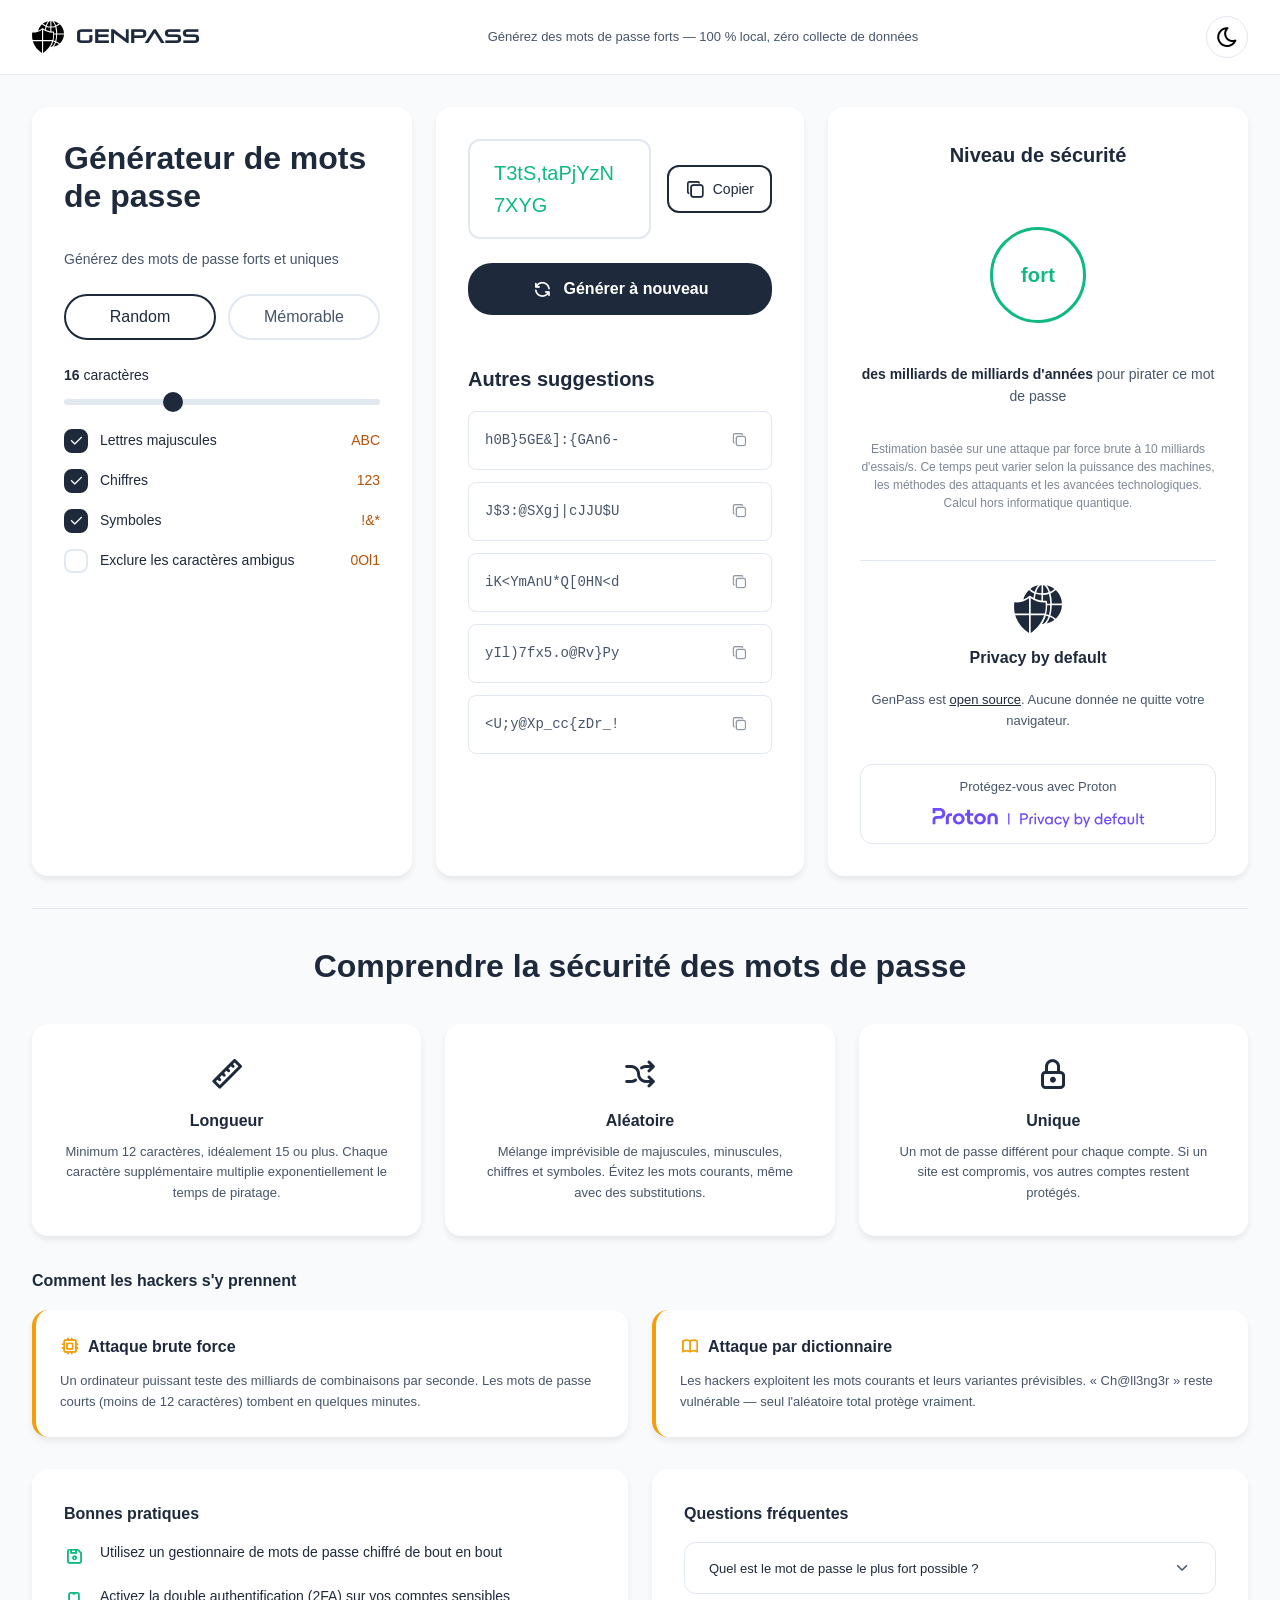
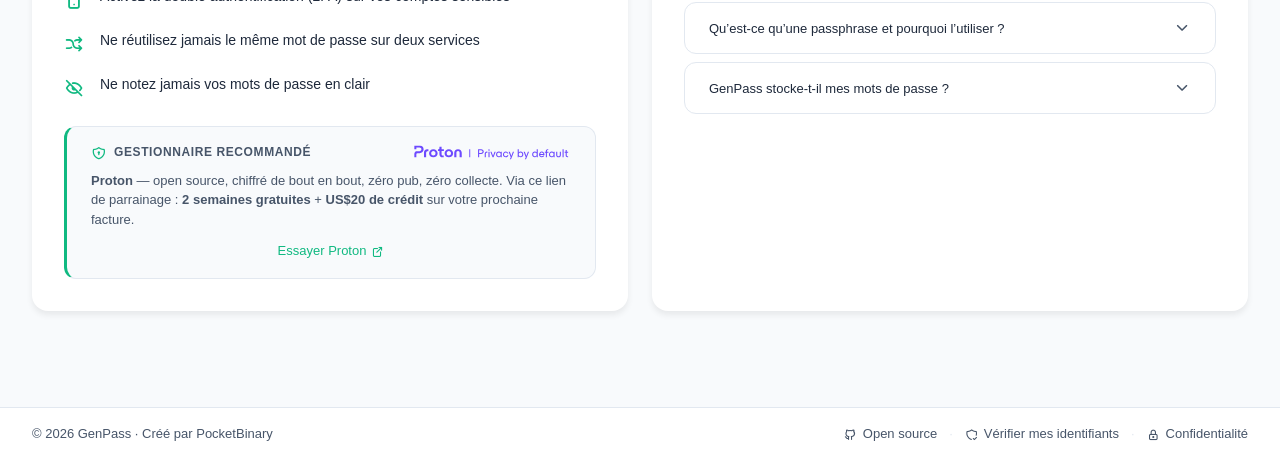
==== index.html @ 3a634b90 "Refactor code structure for improved readability and maintainability" ====
<!DOCTYPE html>
<html lang="fr">

<head>
    <meta charset="UTF-8">
    <meta name="viewport" content="width=device-width, initial-scale=1.0">
    <title>GenPass — Générateur de mots de passe sécurisé</title>
    <meta name="description"
        content="Générez des mots de passe forts et uniques directement dans votre navigateur. 100 % local, zéro collecte de données. Open source.">
    <!-- Canonical -->
    <link rel="canonical" href="https://genpass.fr/">
    <!-- Open Graph (partage réseaux sociaux) -->
    <meta property="og:title" content="GenPass — Générateur de mots de passe sécurisé">
    <meta property="og:description"
        content="Générez des mots de passe forts et uniques. 100 % local, zéro collecte de données.">
    <meta property="og:type" content="website">
    <meta property="og:url" content="https://genpass.fr/">
    <meta property="og:image" content="https://genpass.fr/assets/og-image.png">
    <meta property="og:locale" content="fr_FR">
    <meta property="og:site_name" content="GenPass">
    <!-- Twitter Card -->
    <meta name="twitter:card" content="summary_large_image">
    <meta name="twitter:title" content="GenPass — Générateur de mots de passe sécurisé">
    <meta name="twitter:description"
        content="Générez des mots de passe forts et uniques. 100 % local, zéro collecte de données.">
    <meta name="twitter:image" content="https://genpass.fr/assets/og-image.png">
    <!-- Content Security Policy -->
    <meta http-equiv="Content-Security-Policy"
        content="default-src 'none'; script-src 'self' 'sha256-6jDNrURdjtoQyjmu7ntGLuxxFj0U+g9ac9C7eOa+Yo8='; style-src 'self'; img-src 'self'; font-src 'self'; connect-src 'self'; manifest-src 'self'">
    <!-- PWA -->
    <link rel="manifest" href="manifest.json">
    <meta name="theme-color" content="#1E293B">
    <meta name="apple-mobile-web-app-capable" content="yes">
    <meta name="apple-mobile-web-app-status-bar-style" content="default">
    <!-- Referrer Policy -->
    <meta name="referrer" content="strict-origin-when-cross-origin">
    <!-- Preload font -->
    <link rel="preload" href="fonts/PirulenRg.otf" as="font" type="font/otf" crossorigin>
    <!-- Structured Data (JSON-LD) -->
    <script type="application/ld+json">
    {
        "@context": "https://schema.org",
        "@type": "WebApplication",
        "name": "GenPass",
        "url": "https://genpass.fr/",
        "description": "Générateur de mots de passe sécurisé. 100 % local, zéro collecte de données.",
        "applicationCategory": "SecurityApplication",
        "operatingSystem": "All",
        "offers": { "@type": "Offer", "price": "0", "priceCurrency": "EUR" },
        "browserRequirements": "Requires JavaScript. Requires Web Crypto API.",
        "inLanguage": "fr"
    }
    </script>
    <!-- Styles : Tabler Icons en local (pas de dépendance CDN externe) -->
    <link rel="stylesheet" href="css/tabler-icons.min.css">
    <link rel="stylesheet" href="css/style.css">
    <link rel="icon" type="image/svg+xml" href="assets/favicon.svg">
    <link rel="apple-touch-icon" href="assets/favicon.svg">
</head>

<body>

    <!-- Fallback si JavaScript est désactivé -->
    <noscript>
        <div class="noscript-warning">
            <strong>JavaScript est requis</strong> pour générer des mots de passe. Veuillez l'activer dans votre
            navigateur.
        </div>
    </noscript>

    <!-- Header -->
    <header class="site-header">
        <div class="header-inner">
            <div class="header-brand">
                <img src="assets/logo.svg" class="brand-logo" alt="GenPass" width="32" height="32">
                <span class="brand-name">GenPass</span>
            </div>
            <p class="header-tagline">Générez des mots de passe forts — 100&nbsp;% local, zéro collecte de données</p>
            <button class="theme-toggle" id="themeToggle" aria-label="Changer le thème">
                <i class="ti ti-moon theme-icon moon-icon" aria-hidden="true"></i>
                <i class="ti ti-sun theme-icon sun-icon" aria-hidden="true"></i>
            </button>
        </div>
    </header>

    <!-- Main -->
    <main class="site-main">
        <div class="container">
            <!-- Left Panel: Generator Settings -->
            <div class="card settings-card">
                <h1 class="heading-primary">Générateur de mots de passe</h1>
                <p class="text-secondary">Générez des mots de passe forts et uniques</p>

                <!-- Toggle Buttons -->
                <div class="toggle-group" role="group" aria-label="Mode de génération">
                    <button class="toggle-btn active" data-type="random" aria-pressed="true">Random</button>
                    <button class="toggle-btn" data-type="memorable" aria-pressed="false">Mémorable</button>
                </div>

                <!-- Length Slider -->
                <div class="slider-container">
                    <label class="slider-label" for="lengthSlider">
                        <span id="lengthValue">16</span> <span id="lengthUnit">caractères</span>
                    </label>
                    <input type="range" id="lengthSlider" class="slider" min="8" max="32" value="16"
                        aria-label="Longueur du mot de passe" aria-valuemin="8" aria-valuemax="32" aria-valuenow="16"
                        aria-valuetext="16 caractères">
                </div>

                <!-- Checkboxes : Mode Random -->
                <div class="checkbox-group" id="randomOptions">
                    <label class="checkbox-item">
                        <input type="checkbox" id="uppercaseCheck" checked>
                        <span class="checkbox-custom">
                            <i class="ti ti-check check-icon"></i>
                        </span>
                        <span class="checkbox-label">Lettres majuscules</span>
                        <span class="checkbox-example">ABC</span>
                    </label>

                    <label class="checkbox-item">
                        <input type="checkbox" id="numbersCheck" checked>
                        <span class="checkbox-custom">
                            <i class="ti ti-check check-icon"></i>
                        </span>
                        <span class="checkbox-label">Chiffres</span>
                        <span class="checkbox-example">123</span>
                    </label>

                    <label class="checkbox-item">
                        <input type="checkbox" id="symbolsCheck" checked>
                        <span class="checkbox-custom">
                            <i class="ti ti-check check-icon"></i>
                        </span>
                        <span class="checkbox-label">Symboles</span>
                        <span class="checkbox-example">!&*</span>
                    </label>

                    <label class="checkbox-item">
                        <input type="checkbox" id="ambiguousCheck">
                        <span class="checkbox-custom">
                            <i class="ti ti-check check-icon"></i>
                        </span>
                        <span class="checkbox-label">Exclure les caractères ambigus</span>
                        <span class="checkbox-example">0Ol1</span>
                    </label>
                </div>

                <!-- Checkboxes : Mode Mémorable -->
                <div class="checkbox-group hidden" id="memorableOptions">
                    <!-- Sous-toggle : Mots aléatoires / Phrase connue -->
                    <div class="mem-mode-group" role="group" aria-label="Mode mémorable">
                        <button class="mem-mode-btn active" data-memmode="words" aria-pressed="true">Mots
                            aléatoires</button>
                        <button class="mem-mode-btn" data-memmode="citation" aria-pressed="false">Phrase connue</button>
                    </div>
                    <label class="checkbox-item">
                        <input type="checkbox" id="memUppercaseCheck" checked>
                        <span class="checkbox-custom">
                            <i class="ti ti-check check-icon"></i>
                        </span>
                        <span class="checkbox-label">Lettres majuscules</span>
                        <span class="checkbox-example">Mot</span>
                    </label>

                    <label class="checkbox-item">
                        <input type="checkbox" id="memNumbersCheck" checked>
                        <span class="checkbox-custom">
                            <i class="ti ti-check check-icon"></i>
                        </span>
                        <span class="checkbox-label">Chiffres aux mots</span>
                        <span class="checkbox-example">Mot3</span>
                    </label>

                    <label class="checkbox-item">
                        <input type="checkbox" id="memSymbolsInWordsCheck">
                        <span class="checkbox-custom">
                            <i class="ti ti-check check-icon"></i>
                        </span>
                        <span class="checkbox-label">Symboles dans les mots</span>
                        <span class="checkbox-example">M!ot</span>
                    </label>

                    <div class="separator-option">
                        <label class="separator-label" for="separatorSelect">Séparateur</label>
                        <select id="separatorSelect" class="separator-select">
                            <option value="-" selected>Tiret ( - )</option>
                            <option value=".">Point ( . )</option>
                            <option value=" ">Espace</option>
                            <option value="random">Aléatoire</option>
                            <option value="">Aucun</option>
                        </select>
                    </div>

                    <label class="checkbox-item">
                        <input type="checkbox" id="memAmbiguousCheck">
                        <span class="checkbox-custom">
                            <i class="ti ti-check check-icon"></i>
                        </span>
                        <span class="checkbox-label">Exclure les caractères ambigus</span>
                        <span class="checkbox-example">0Ol1</span>
                    </label>
                </div>
            </div>

            <!-- Center Panel: Password Display -->
            <div class="card password-card">
                <div class="password-display-container">
                    <div class="password-display" id="passwordDisplay">
                        <!-- Contenu généré par script.js — aria-live annonce les mises à jour aux lecteurs d'écran -->
                        <span class="password-text" id="generatedPassword" aria-live="polite"
                            aria-label="Mot de passe généré"></span>
                    </div>
                    <button class="btn-icon copy-btn" id="copyBtn" title="Copier">
                        <i class="ti ti-copy icon"></i>
                        <span>Copier</span>
                    </button>
                </div>

                <!-- Indice citation : phrase source pour mémorisation -->
                <div class="citation-hint hidden" id="citationHint">
                    <i class="ti ti-bulb citation-hint-icon"></i>
                    <span class="citation-hint-text">
                        <span id="citationText"></span>
                        <span class="citation-author" id="citationAuthor"></span>
                    </span>
                </div>

                <button class="btn-primary" id="generateBtn">
                    <i class="ti ti-refresh icon"></i>
                    Générer à nouveau
                </button>

                <!-- Other Passwords List -->
                <div class="other-passwords">
                    <h2 class="heading-secondary">Autres suggestions</h2>
                    <!-- Les suggestions sont générées dynamiquement par script.js -->
                    <div class="password-list" id="passwordList"></div>
                </div>
            </div>

            <!-- Right Panel: Security Info -->
            <div class="card security-card">
                <h2 class="heading-secondary">Niveau de sécurité</h2>

                <!-- Indicateur visuel — badge de niveau de force -->
                <div class="security-visual" role="status" aria-live="polite">
                    <span class="security-strength-label" id="strengthLabel">fort</span>
                </div>

                <p class="security-info">
                    <strong id="crackTime">des milliards d'années</strong> pour pirater ce mot de passe
                </p>
                <p class="security-disclaimer">
                    Estimation basée sur une attaque par force brute à 10 milliards d'essais/s. Ce temps peut varier
                    selon la puissance des machines, les méthodes des attaquants et les avancées technologiques. Calcul
                    hors informatique quantique.
                </p>

                <!-- App Info -->
                <div class="app-info">
                    <div class="privacy-section">
                        <img src="assets/favicon.svg" alt="" class="privacy-icon" aria-hidden="true" width="48"
                            height="48">
                        <h3 class="heading-tertiary">Privacy by default</h3>
                        <p class="text-small">
                            GenPass est <a href="https://github.com/SletOne/genpass" target="_blank"
                                rel="noopener noreferrer" class="link">open source</a>. Aucune donnée ne quitte votre
                            navigateur.
                        </p>
                    </div>

                    <!-- CTA Proton Pass — second point de contact, contexte "sécurité/privacy" -->
                    <a href="https://pr.tn/ref/JD3S8DQ5" target="_blank" rel="noopener noreferrer sponsored"
                        class="proton-cta">
                        Protégez-vous avec Proton
                        <img src="assets/Proton_tagline.svg" alt="Proton" class="proton-cta-logo" width="220"
                            height="24" loading="lazy">
                    </a>
                </div>
            </div>
        </div>

        <!-- Security Guide Section -->
        <section class="security-guide">
            <h2 class="guide-title">Comprendre la sécurité des mots de passe</h2>

            <!-- Bloc A: Les 3 piliers -->
            <div class="pillars-grid">
                <div class="pillar-card">
                    <i class="ti ti-ruler-2 pillar-icon" aria-hidden="true"></i>
                    <h3>Longueur</h3>
                    <p>Minimum 12 caractères, idéalement 15 ou plus. Chaque caractère supplémentaire multiplie
                        exponentiellement le temps de piratage.</p>
                </div>
                <div class="pillar-card">
                    <i class="ti ti-arrows-shuffle pillar-icon" aria-hidden="true"></i>
                    <h3>Aléatoire</h3>
                    <p>Mélange imprévisible de majuscules, minuscules, chiffres et symboles. Évitez les mots courants,
                        même avec des substitutions.</p>
                </div>
                <div class="pillar-card">
                    <i class="ti ti-lock pillar-icon" aria-hidden="true"></i>
                    <h3>Unique</h3>
                    <p>Un mot de passe différent pour chaque compte. Si un site est compromis, vos autres comptes
                        restent protégés.</p>
                </div>
            </div>

            <!-- Bloc B: Méthodes d'attaque -->
            <div class="attacks-section">
                <h3 class="section-subtitle">Comment les hackers s'y prennent</h3>
                <div class="attacks-grid">
                    <div class="attack-card">
                        <div class="attack-header">
                            <i class="ti ti-cpu attack-icon" aria-hidden="true"></i>
                            <span>Attaque brute force</span>
                        </div>
                        <p>Un ordinateur puissant teste des milliards de combinaisons par seconde. Les mots de passe
                            courts (moins de 12 caractères) tombent en quelques minutes.</p>
                    </div>
                    <div class="attack-card">
                        <div class="attack-header">
                            <i class="ti ti-book attack-icon" aria-hidden="true"></i>
                            <span>Attaque par dictionnaire</span>
                        </div>
                        <p>Les hackers exploitent les mots courants et leurs variantes prévisibles. « Ch@ll3ng3r » reste
                            vulnérable — seul l'aléatoire total protège vraiment.</p>
                    </div>
                </div>
            </div>

            <!-- Bloc C & D côte à côte -->
            <div class="guide-bottom-grid">
                <!-- Bonnes pratiques -->
                <div class="practices-section">
                    <h3 class="section-subtitle">Bonnes pratiques</h3>
                    <ul class="practices-list">
                        <li class="practice-item">
                            <i class="ti ti-device-floppy practice-icon" aria-hidden="true"></i>
                            <span>Utilisez un gestionnaire de mots de passe chiffré de bout en bout</span>
                        </li>
                        <li class="practice-item">
                            <i class="ti ti-device-mobile practice-icon" aria-hidden="true"></i>
                            <span>Activez la double authentification (2FA) sur vos comptes sensibles</span>
                        </li>
                        <li class="practice-item">
                            <i class="ti ti-arrows-shuffle practice-icon" aria-hidden="true"></i>
                            <span>Ne réutilisez jamais le même mot de passe sur deux services</span>
                        </li>
                        <li class="practice-item">
                            <i class="ti ti-eye-off practice-icon" aria-hidden="true"></i>
                            <span>Ne notez jamais vos mots de passe en clair</span>
                        </li>
                    </ul>

                    <!-- Recommandation gestionnaire de mots de passe -->
                    <!-- rel="sponsored" : balise SEO requise pour les liens d'affiliation/parrainage -->
                    <div class="proton-rec">
                        <div class="proton-rec-header">
                            <i class="ti ti-shield-lock proton-rec-icon" aria-hidden="true"></i>
                            <span class="proton-rec-label">Gestionnaire recommandé</span>
                            <img src="assets/Proton_tagline.svg" alt="Proton" class="proton-rec-logo" width="160"
                                height="18" loading="lazy">
                        </div>
                        <p class="proton-rec-text">
                            <strong>Proton</strong> — open source, chiffré de bout en bout, zéro pub, zéro collecte.
                            Via ce lien de parrainage : <strong>2 semaines gratuites</strong> + <strong>US$20 de
                                crédit</strong> sur votre prochaine facture.
                        </p>
                        <a href="https://pr.tn/ref/JD3S8DQ5" target="_blank" rel="noopener noreferrer sponsored"
                            class="proton-rec-link">
                            Essayer Proton <i class="ti ti-external-link"></i>
                        </a>
                    </div>
                </div>

                <!-- FAQ accordion -->
                <div class="faq-section">
                    <h3 class="section-subtitle">Questions fréquentes</h3>
                    <div class="faq-list">
                        <div class="faq-item">
                            <button class="faq-question" aria-expanded="false">
                                <span>Quel est le mot de passe le plus fort possible ?</span>
                                <i class="ti ti-chevron-down faq-chevron"></i>
                            </button>
                            <div class="faq-answer">
                                <p>Un bon mot de passe doit comporter au moins
                                    <strong>12 caractères</strong>, avec un mélange aléatoire de majuscules, minuscules,
                                    chiffres et symboles.
                                    Cette recommandation s’inscrit dans les bonnes pratiques de sécurité édictées par
                                    des organismes comme la
                                    <strong>CNIL</strong>
                                    (<a href="https://www.cnil.fr/fr/mots-de-passe-recommandations-pour-maitriser-sa-securite"
                                        target="_blank" rel="noopener">CNIL – Mots de passe</a>),
                                    l’<strong>Agence nationale de la sécurité des systèmes d’information
                                        (ANSSI)</strong>
                                    (<a href="https://www.extern-it.fr/anssi-nouvelles-recommandations-relatives-aux-mots-de-passes/"
                                        target="_blank" rel="noopener">
                                        ANSSI – Recommandations sur l’authentification et les mots de passe
                                    </a>),
                                    ainsi que les agences internationales comme le <strong>NIST</strong> et le
                                    <strong>CISA</strong>,
                                    qui insistent sur la longueur et la complexité comme premières lignes de défense
                                    contre les attaques par force brute ou
                                    par dictionnaire.
                                    Comme ces mots de passe sont particulièrement difficiles à mémoriser, il est
                                    fortement recommandé d’utiliser un
                                    <strong>gestionnaire de mots de passe</strong> pour les stocker de manière chiffrée.
                                    Ces outils permettent de conserver vos identifiants dans un coffre‑fort sécurisé,
                                    accessible uniquement via un mot de
                                    passe maître,
                                    et facilitent la génération de mots de passe complexes uniques pour chaque service,
                                    conformément aux recommandations de
                                    la CNIL sur la
                                    conservation des mots de passe et l’utilisation de gestionnaires dédiés.
                                </p>
                            </div>
                        </div>
                        <div class="faq-item">
                            <button class="faq-question" aria-expanded="false">
                                <span>Qu’est‑ce qu’une passphrase et pourquoi l’utiliser ?</span>
                                <i class="ti ti-chevron-down faq-chevron"></i>
                            </button>
                            <div class="faq-answer">
                                <p>Une passphrase est une séquence de mots courants, souvent liés par un thème ou une
                                    image mentale, qui remplace un mot de
                                    passe traditionnel.
                                    Exemple : <code>chaise-bleue-cratère-1987</code> est plus facile à retenir qu’une
                                    chaîne aléatoire comme
                                    <code>hK9$xQ2!pLw@</code>, tout en offrant une bonne sécurité si elle est
                                    suffisamment longue (au moins <strong>4 à 6
                                        mots</strong>, idéalement 16 caractères ou plus).
                                    Les organismes comme le <strong>NIST</strong> et le <strong>CISA</strong>
                                    recommandent aujourd’hui ce type de structure,
                                    car une passphrase longue et simple à mémoriser est souvent plus sûre qu’un mot de
                                    passe court et complexe que
                                    l’utilisateur note ou réutilise.
                                    Pour encore plus de sécurité, associez toujours une passphrase à un
                                    <strong>gestionnaire de mots de passe</strong> et à
                                    la <strong>double authentification (2FA/MFA)</strong> lorsque le service le permet.
                                </p>
                            </div>
                        </div>
                        <div class="faq-item">
                            <button class="faq-question" aria-expanded="false">
                                <span>GenPass stocke-t-il mes mots de passe ?</span>
                                <i class="ti ti-chevron-down faq-chevron"></i>
                            </button>
                            <div class="faq-answer">
                                <p>Non. GenPass génère vos mots de passe entièrement dans votre navigateur. Aucune
                                    donnée n'est transmise ni stockée sur un serveur. Pour conserver vos mots de passe,
                                    utilisez un gestionnaire chiffré de confiance.</p>
                            </div>
                        </div>
                    </div>
                </div>
            </div>
        </section>
    </main>

    <!-- Footer -->
    <footer class="site-footer">
        <div class="footer-inner">
            <p class="footer-copy">© 2026 GenPass · Créé par PocketBinary</p>
            <div class="footer-links">
                <a href="https://github.com/SletOne/genpass" target="_blank" rel="noopener noreferrer"
                    class="footer-link">
                    <i class="ti ti-brand-github"></i>
                    Open source
                </a>
                <span class="footer-sep">·</span>
                <a href="https://haveibeenpwned.com" target="_blank" rel="noopener noreferrer" class="footer-link">
                    <i class="ti ti-shield-check"></i>
                    Vérifier mes identifiants
                </a>
                <span class="footer-sep">·</span>
                <a href="privacy.html" class="footer-link">
                    <i class="ti ti-lock"></i>
                    Confidentialité
                </a>
            </div>
        </div>
    </footer>

    <button class="scroll-top" id="scrollTop" aria-label="Retour en haut">
        <i class="ti ti-arrow-up"></i>
    </button>

    <!-- app.js importe le reste des modules via ES modules -->
    <script type="module" src="js/app.js" defer></script>
</body>

</html>
---- css/tabler-icons.min.css ----
/* Tabler Icons subset - only icons used by GenPass */
@font-face{font-family:"tabler-icons";font-style:normal;font-weight:400;src:url("../fonts/tabler-icons.eot?v2.47.0");src:url("../fonts/tabler-icons.eot?#iefix-v2.47.0") format("embedded-opentype"),url("../fonts/tabler-icons.woff2?v2.47.0") format("woff2"),url("../fonts/tabler-icons.woff?") format("woff"),url("../fonts/tabler-icons.ttf?v2.47.0") format("truetype")}
.ti{font-family:"tabler-icons" !important;speak:none;font-style:normal;font-weight:normal;font-variant:normal;text-transform:none;line-height:1;-webkit-font-smoothing:antialiased;-moz-osx-font-smoothing:grayscale}
.ti-moon:before{content:"\eaf8"}
.ti-sun:before{content:"\eb30"}
.ti-check:before{content:"\ea5e"}
.ti-copy:before{content:"\ea7a"}
.ti-bulb:before{content:"\ea51"}
.ti-refresh:before{content:"\eb13"}
.ti-ruler-2:before{content:"\eed2"}
.ti-arrows-shuffle:before{content:"\f000"}
.ti-lock:before{content:"\eae2"}
.ti-cpu:before{content:"\ef8e"}
.ti-book:before{content:"\ea39"}
.ti-device-floppy:before{content:"\eb62"}
.ti-device-mobile:before{content:"\ea8a"}
.ti-eye-off:before{content:"\ecf0"}
.ti-shield-lock:before{content:"\ed58"}
.ti-external-link:before{content:"\ea99"}
.ti-chevron-down:before{content:"\ea5f"}
.ti-brand-github:before{content:"\ec1c"}
.ti-shield-check:before{content:"\eb22"}
.ti-arrow-up:before{content:"\ea25"}
---- css/style.css ----
/* ===== Police personnalisée ===== */
/* Pirulen : police monospace stylisée pour le nom de la marque */
@font-face {
    font-family: 'Pirulen';
    src: url('../fonts/Pirulen Rg.otf') format('opentype');
    font-weight: 400;
    font-display: swap; /* Évite le FOIT (flash of invisible text) */
}

/* ===== Tokens de design (variables CSS) ===== */
/* Palette : gris slate + vert emerald → sobre, orienté outil de sécurité */
:root {
    /* Couleurs thème clair */
    --color-primary: #1E293B;           /* Slate-800 : texte/boutons primaires */
    --color-primary-hover: #0F172A;     /* Slate-900 : hover */
    --color-success: #10B981;           /* Emerald-500 : accents, succès, force */
    --color-warning: #F59E0B;           /* Amber-500 : avertissements */
    --color-bg-main: #F8FAFC;           /* Slate-50 : fond de page */
    --color-bg-card: #FFFFFF;           /* Fond des cartes */
    --color-text-primary: #1E293B;      /* Texte principal */
    --color-text-secondary: #475569;    /* Slate-600 : texte secondaire (contraste amélioré) */
    --color-border: #E2E8F0;            /* Slate-200 : bordures */
    --color-border-active: #10B981;     /* Bordure active / focus */

    /* Typographie */
    --font-family: -apple-system, BlinkMacSystemFont, 'Segoe UI', 'Roboto', 'Helvetica', 'Arial', sans-serif;
    --font-size-xl: 32px;
    --font-size-lg: 20px;
    --font-size-md: 16px;
    --font-size-base: 14px;
    --font-size-sm: 13px;
    --font-size-xs: 12px;
    --font-weight-bold: 700;
    --font-weight-semibold: 600;
    --font-weight-medium: 500;
    --font-weight-regular: 400;

    /* Espacements */
    --spacing-xs: 8px;
    --spacing-sm: 12px;
    --spacing-md: 16px;
    --spacing-lg: 24px;
    --spacing-xl: 32px;

    /* Rayons de bordure */
    --radius-sm: 8px;
    --radius-md: 12px;
    --radius-lg: 16px;
    --radius-xl: 24px;
    --radius-full: 9999px;

    /* Ombres */
    --shadow-sm: 0 1px 2px rgba(0, 0, 0, 0.05);
    --shadow-md: 0 4px 6px rgba(0, 0, 0, 0.07);
    --shadow-lg: 0 10px 15px rgba(0, 0, 0, 0.1);
}

/* ===== Thème sombre ===== */
/* Surcharge les tokens avec la palette dark (Slate-900 / Slate-800) */
[data-theme="dark"] {
    --color-primary: #E2E8F0;           /* Slate clair → contraste élevé sur fond sombre */
    --color-primary-hover: #F1F5F9;
    --color-success: #34D399;           /* Emerald plus lumineux pour le dark */
    --color-warning: #FBBF24;           /* Amber plus lumineux */
    --color-bg-main: #0F172A;           /* Slate-900 */
    --color-bg-card: #1E293B;           /* Slate-800 */
    --color-text-primary: #F1F5F9;
    --color-text-secondary: #CBD5E1;    /* Slate-300 (contraste amélioré) */
    --color-border: #334155;            /* Slate-700 */
    --color-border-active: #34D399;

    /* Ombres plus marquées sur fond sombre */
    --shadow-sm: 0 1px 2px rgba(0, 0, 0, 0.3);
    --shadow-md: 0 4px 6px rgba(0, 0, 0, 0.4);
    --shadow-lg: 0 10px 15px rgba(0, 0, 0, 0.5);
}

/* ===== Reset & Base ===== */
* {
    margin: 0;
    padding: 0;
    box-sizing: border-box;
}

/* Noscript fallback */
.noscript-warning {
    text-align: center;
    padding: 2rem;
    font-family: sans-serif;
    background: #FEF3C7;
    color: #92400E;
}

/* Classe utilitaire : masquer un élément sans inline style (compatible CSP) */
.hidden {
    display: none !important;
}

/* Focus visible : anneau de focus uniquement pour la navigation clavier (pas au clic souris) */
/* Conforme WCAG 2.1 critère 2.4.7 - Focus Visible */
:focus-visible {
    outline: 2px solid var(--color-success);
    outline-offset: 3px;
    border-radius: 4px;
}

/* Supprimer l'outline natif quand on utilise :focus-visible */
:focus:not(:focus-visible) {
    outline: none;
}

body {
    font-family: var(--font-family);
    background-color: var(--color-bg-main);
    color: var(--color-text-primary);
    line-height: 1.6;
    padding: 0;
    /* Transition douce lors du changement de thème */
    transition: background-color 0.3s ease, color 0.3s ease;
}

/* ===== Header ===== */
/* Header sticky avec séparateur bas de bordure */
.site-header {
    background: var(--color-bg-card);
    border-bottom: 1px solid var(--color-border);
    padding: var(--spacing-md) var(--spacing-xl);
    transition: background-color 0.3s ease, border-color 0.3s ease;
    position: sticky;
    top: 0;
    z-index: 100; /* Au-dessus du contenu principal */
}

/* Conteneur centré du header : logo | tagline | toggle */
.header-inner {
    max-width: 1400px;
    margin: 0 auto;
    display: flex;
    align-items: center;
    justify-content: space-between;
    gap: var(--spacing-lg);
}

/* Groupe logo + nom de marque */
.header-brand {
    display: flex;
    align-items: center;
    gap: var(--spacing-sm);
    flex-shrink: 0; /* Ne rétrécit pas sur petits écrans */
}

/* Logo SVG adapté au thème via filter CSS */
.brand-logo {
    height: 32px;
    width: auto;
    display: block;
    flex-shrink: 0;
    filter: brightness(0);           /* Noir en thème clair */
    transition: filter 0.3s ease;
}

[data-theme="dark"] .brand-logo {
    filter: brightness(0) invert(1); /* Blanc en thème sombre */
}

/* Nom "GenPass" en police Pirulen */
.brand-name {
    font-family: 'Pirulen', 'Orbitron', var(--font-family);
    font-size: 18px;
    font-weight: 700;
    color: var(--color-text-primary);
    letter-spacing: 1px;
}

/* Tagline centrale : masquée sur mobile */
.header-tagline {
    font-size: var(--font-size-sm);
    color: var(--color-text-secondary);
    text-align: center;
    flex: 1; /* Occupe l'espace disponible entre brand et toggle */
}

/* ===== Contenu principal ===== */
.site-main {
    padding: var(--spacing-xl);
}

/* ===== Footer ===== */
.site-footer {
    background: var(--color-bg-card);
    border-top: 1px solid var(--color-border);
    padding: var(--spacing-md) var(--spacing-xl);
    margin-top: var(--spacing-xl);
    transition: background-color 0.3s ease, border-color 0.3s ease;
}

.footer-inner {
    max-width: 1400px;
    margin: 0 auto;
    display: flex;
    align-items: center;
    justify-content: space-between;
    gap: var(--spacing-lg);
}

.footer-copy {
    font-size: var(--font-size-sm);
    color: var(--color-text-secondary);
}

.footer-links {
    display: flex;
    align-items: center;
    gap: var(--spacing-sm);
}

.footer-link {
    display: flex;
    align-items: center;
    gap: 6px;
    font-size: var(--font-size-sm);
    color: var(--color-text-secondary);
    text-decoration: none;
    transition: color 0.2s ease;
}

.footer-link:hover {
    color: var(--color-success);
}

/* Séparateur visuel entre les liens du footer */
.footer-sep {
    color: var(--color-border);
    font-size: var(--font-size-sm);
}

/* ===== Typographie ===== */
.heading-primary {
    font-size: var(--font-size-xl);
    font-weight: var(--font-weight-bold);
    color: var(--color-text-primary);
    margin-bottom: var(--spacing-xs);
    line-height: 1.2;
}

.heading-secondary {
    font-size: var(--font-size-lg);
    font-weight: var(--font-weight-semibold);
    color: var(--color-text-primary);
    margin-bottom: var(--spacing-md);
}

.heading-tertiary {
    font-size: var(--font-size-md);
    font-weight: var(--font-weight-semibold);
    color: var(--color-text-primary);
    margin-bottom: var(--spacing-xs);
}

.text-secondary {
    color: var(--color-text-secondary);
    font-size: var(--font-size-base);
}

.text-small {
    font-size: var(--font-size-sm);
    color: var(--color-text-secondary);
}

.text-center {
    text-align: center;
}

/* Lien textuel inline */
.link {
    color: var(--color-primary);
    text-decoration: underline;
    cursor: pointer;
}

.link:hover {
    color: var(--color-primary-hover);
}

/* ===== Mise en page principale ===== */
/* Grille 3 colonnes : paramètres | mot de passe | sécurité */
.container {
    max-width: 1400px;
    margin: 0 auto;
    display: grid;
    grid-template-columns: 380px 1fr 420px;
    gap: var(--spacing-lg);
}

/* Carte générique */
.card {
    background: var(--color-bg-card);
    border-radius: var(--radius-lg);
    padding: var(--spacing-xl);
    box-shadow: var(--shadow-md);
    transition: background-color 0.3s ease, box-shadow 0.3s ease;
}

/* ===== Carte des paramètres (colonne gauche) ===== */
.settings-card {
    display: flex;
    flex-direction: column;
    gap: var(--spacing-lg);
}

/* Boutons de bascule Random / Mémorable */
.toggle-group {
    display: flex;
    gap: var(--spacing-sm);
}

.toggle-btn {
    flex: 1;
    padding: var(--spacing-sm) var(--spacing-lg);
    border: 2px solid var(--color-border);
    background: transparent;
    border-radius: var(--radius-xl);
    font-size: var(--font-size-md);
    font-weight: var(--font-weight-medium);
    color: var(--color-text-secondary);
    cursor: pointer;
    transition: all 0.2s ease;
}

.toggle-btn:hover {
    border-color: var(--color-primary);
}

/* Bouton actif : bordure + texte colorés */
.toggle-btn.active {
    border-color: var(--color-primary);
    background: transparent;
    color: var(--color-primary);
}

/* Curseur de longueur */
.slider-container {
    display: flex;
    flex-direction: column;
    gap: var(--spacing-sm);
}

.slider-label {
    font-size: var(--font-size-base);
    color: var(--color-text-primary);
}

#lengthValue {
    font-weight: var(--font-weight-semibold);
}

/* Style natif du range input retiré, remplacé par du CSS */
.slider {
    width: 100%;
    height: 6px;
    border-radius: var(--radius-full);
    background: var(--color-border);
    outline: none;
    -webkit-appearance: none;
}

.slider::-webkit-slider-thumb {
    -webkit-appearance: none;
    appearance: none;
    width: 20px;
    height: 20px;
    border-radius: 50%;
    background: var(--color-primary);
    cursor: pointer;
}

.slider::-moz-range-thumb {
    width: 20px;
    height: 20px;
    border-radius: 50%;
    background: var(--color-primary);
    cursor: pointer;
    border: none;
}

/* Groupe de cases à cocher (majuscules / chiffres / symboles) */
.checkbox-group {
    display: flex;
    flex-direction: column;
    gap: var(--spacing-md);
}

.checkbox-item {
    display: flex;
    align-items: center;
    gap: var(--spacing-sm);
    cursor: pointer;
}

/* La case native est masquée — remplacée par .checkbox-custom */
.checkbox-item input[type="checkbox"] {
    display: none;
}

.checkbox-custom {
    width: 24px;
    height: 24px;
    border: 2px solid var(--color-border);
    border-radius: var(--radius-sm);
    display: flex;
    align-items: center;
    justify-content: center;
    background: transparent;
    transition: all 0.2s ease;
}

/* Case cochée : fond coloré avec --color-primary */
.checkbox-item input[type="checkbox"]:checked + .checkbox-custom {
    background: var(--color-primary);
    border-color: var(--color-primary);
}

/* Icône check dans la case personnalisée */
.check-icon {
    font-size: 16px;
    color: white;
    opacity: 0;
    transition: opacity 0.2s ease;
    line-height: 1;
}

.checkbox-item input[type="checkbox"]:checked + .checkbox-custom .check-icon {
    opacity: 1;
}

.checkbox-label {
    flex: 1;
    font-size: var(--font-size-base);
    color: var(--color-text-primary);
}

/* Exemple de caractères (ABC, 123, !&*) en couleur warning - contraste amélioré */
.checkbox-example {
    font-size: var(--font-size-base);
    font-weight: var(--font-weight-medium);
    color: #B45309; /* Amber-700 : contraste amélioré WCAG AA sur fond clair */
}

/* Option séparateur (mode mémorable) */
.separator-option {
    display: flex;
    align-items: center;
    gap: var(--spacing-sm);
    padding-left: 36px; /* Aligné avec les labels des checkboxes (24px box + 12px gap) */
}

.separator-label {
    font-size: var(--font-size-base);
    color: var(--color-text-primary); /* Contraste amélioré pour WCAG AA */
    white-space: nowrap;
}

.separator-select {
    flex: 1;
    max-width: 200px;
    padding: 6px var(--spacing-sm);
    font-size: var(--font-size-base);
    font-family: var(--font-family);
    color: var(--color-text-primary);
    background-color: var(--color-bg-card);
    border: 2px solid var(--color-border);
    border-radius: var(--radius-sm);
    cursor: pointer;
    transition: border-color 0.2s ease;
    appearance: none;
    background-image: url("data:image/svg+xml,%3Csvg xmlns='http://www.w3.org/2000/svg' width='12' height='12' viewBox='0 0 12 12'%3E%3Cpath fill='%2364748B' d='M2 4l4 4 4-4'/%3E%3C/svg%3E");
    background-repeat: no-repeat;
    background-position: right 10px center;
    padding-right: 28px;
}

.separator-select:hover {
    border-color: var(--color-text-secondary);
}

.separator-select:focus {
    border-color: var(--color-border-active);
    outline: none;
}

/* Sous-toggle mode mémorable : Mots aléatoires / Phrase connue */
.mem-mode-group {
    display: flex;
    gap: var(--spacing-xs);
    padding: 3px;
    background: var(--color-border);
    border-radius: var(--radius-lg);
}

.mem-mode-btn {
    flex: 1;
    padding: 6px var(--spacing-md);
    border: none;
    background: transparent;
    border-radius: var(--radius-md);
    font-size: var(--font-size-sm);
    font-weight: var(--font-weight-medium);
    color: var(--color-text-secondary);
    cursor: pointer;
    transition: all 0.2s ease;
}

.mem-mode-btn:hover {
    color: var(--color-text-primary);
}

.mem-mode-btn.active {
    background: var(--color-bg-card);
    color: var(--color-primary);
    box-shadow: 0 1px 3px rgba(0, 0, 0, 0.1);
}

/* Indice citation (phrase source) */
.citation-hint {
    display: flex;
    align-items: flex-start;
    gap: var(--spacing-sm);
    padding: var(--spacing-md);
    background: var(--color-bg-main);
    border-radius: var(--radius-md);
    border-left: 3px solid var(--color-primary);
}

.citation-hint-icon {
    font-size: 18px;
    color: var(--color-primary);
    flex-shrink: 0;
    margin-top: 2px;
}

.citation-hint-text {
    display: flex;
    flex-direction: column;
    gap: 2px;
    font-size: var(--font-size-sm);
    color: var(--color-text-secondary);
    line-height: 1.4;
    font-style: italic;
}

.citation-author {
    font-style: normal;
    font-weight: var(--font-weight-medium);
    color: var(--color-text-primary);
    font-size: var(--font-size-xs, 0.75rem);
}

/* ===== Carte du mot de passe (colonne centrale) ===== */
.password-card {
    display: flex;
    flex-direction: column;
    gap: var(--spacing-lg);
}

/* Conteneur : champ mot de passe + bouton copier côte à côte */
.password-display-container {
    display: flex;
    align-items: center;
    gap: var(--spacing-md);
}

/* Zone d'affichage du mot de passe généré */
.password-display {
    flex: 1;
    padding: var(--spacing-md) var(--spacing-lg);
    border: 2px solid var(--color-border);
    border-radius: var(--radius-md);
    background: var(--color-bg-card);
}

/* Texte du mot de passe : police monospace, couleur accent */
.password-text {
    font-size: var(--font-size-lg);
    font-weight: var(--font-weight-medium);
    color: var(--color-success);
    word-break: break-all; /* Évite le débordement horizontal */
}

/* Bouton avec icône + label (ex: "Copier") */
.btn-icon {
    display: flex;
    align-items: center;
    gap: var(--spacing-xs);
    padding: var(--spacing-sm) var(--spacing-md);
    border: 2px solid var(--color-primary);
    background: transparent;
    border-radius: var(--radius-md);
    color: var(--color-primary);
    font-size: var(--font-size-base);
    font-weight: var(--font-weight-medium);
    cursor: pointer;
    transition: all 0.2s ease;
}

.btn-icon:hover {
    background: var(--color-primary);
    color: white;
}

.btn-icon:hover .icon {
    color: white;
}

/* Bouton d'action principal (plein) */
.btn-primary {
    display: flex;
    align-items: center;
    justify-content: center;
    gap: var(--spacing-sm);
    padding: var(--spacing-md) var(--spacing-xl);
    border: none;
    background: var(--color-primary);
    border-radius: var(--radius-xl);
    color: white;
    font-size: var(--font-size-md);
    font-weight: var(--font-weight-semibold);
    cursor: pointer;
    transition: all 0.2s ease;
}

.btn-primary:hover {
    background: var(--color-primary-hover);
}

.btn-primary .icon {
    font-size: 20px;
    line-height: 1;
}

/* Taille standard des icônes Tabler */
.icon {
    font-size: 20px;
    line-height: 1;
}

/* ===== Liste des suggestions (autres mots de passe) ===== */
.other-passwords {
    margin-top: var(--spacing-lg);
}

.password-list {
    display: flex;
    flex-direction: column;
    gap: var(--spacing-sm);
}

/* Ligne d'une suggestion : texte + bouton copier */
.password-item {
    display: flex;
    align-items: center;
    justify-content: space-between;
    padding: var(--spacing-sm) var(--spacing-md);
    border: 1px solid var(--color-border);
    border-radius: var(--radius-sm);
    background: var(--color-bg-card);
}

/* Texte monospace pour les suggestions */
.password-text-small {
    font-size: var(--font-size-base);
    color: var(--color-text-secondary);
    font-family: 'Courier New', monospace;
}

/* Petit bouton copier (icône seule) */
.btn-icon-small {
    background: transparent;
    border: none;
    cursor: pointer;
    padding: var(--spacing-xs);
    opacity: 0.6;
    transition: opacity 0.2s ease;
}

.btn-icon-small:hover {
    opacity: 1;
}

.icon-small {
    font-size: 16px;
    line-height: 1;
    color: var(--color-text-secondary);
}

/* ===== Carte sécurité (colonne droite) ===== */
.security-card {
    display: flex;
    flex-direction: column;
    gap: var(--spacing-lg);
    align-items: center;
    text-align: center;
}

/* Jauge SVG demi-cercle */
/* Badge de niveau de force */
.security-visual {
    display: flex;
    align-items: center;
    justify-content: center;
    margin: var(--spacing-md) 0;
}

/* Badge circulaire coloré — fort / moyen / faible */
.security-strength-label {
    display: inline-flex;
    align-items: center;
    justify-content: center;
    width: 96px;
    height: 96px;
    border-radius: 50%;
    border: 3px solid currentColor;
    font-size: 1.25rem;
    font-weight: var(--font-weight-bold);
    color: #059669; /* Vert plus foncé pour meilleur contraste WCAG AA */
    letter-spacing: 0.01em;
}

.security-info {
    font-size: var(--font-size-base);
    color: var(--color-text-secondary);
}

.security-info strong {
    color: var(--color-text-primary);
    font-weight: var(--font-weight-semibold);
}

.security-disclaimer {
    font-size: var(--font-size-xs);
    color: var(--color-text-secondary);
    opacity: 0.7;
    line-height: 1.5;
    margin-top: var(--spacing-xs);
}

/* Bloc "Privacy by default" */
.app-info {
    width: 100%;
    display: flex;
    flex-direction: column;
    gap: var(--spacing-xl);
    margin-top: var(--spacing-lg);
}

.privacy-section {
    display: flex;
    flex-direction: column;
    align-items: center;
    gap: var(--spacing-sm);
    padding-top: var(--spacing-lg);
    border-top: 1px solid var(--color-border);
}

/* Grande icône bouclier de la section privacy */
.privacy-icon {
    width: 48px;
    height: 48px;
}

[data-theme="dark"] .privacy-icon {
    filter: invert(1) brightness(1.8);
}

/* ===== CTA Proton Pass (security-card) ===== */
/* Bouton pleine largeur sobre — second point de contact parrainage */
.proton-cta {
    display: flex;
    flex-direction: column;
    align-items: center;
    justify-content: center;
    gap: var(--spacing-xs);
    width: 100%;
    padding: var(--spacing-sm) var(--spacing-md);
    border: 1px solid var(--color-border);
    border-radius: var(--radius-md);
    background: transparent;
    color: var(--color-text-secondary);
    font-size: var(--font-size-sm);
    font-weight: var(--font-weight-medium);
    text-decoration: none;
    transition: all 0.2s ease;
}

.proton-cta:hover {
    border-color: var(--color-success);
    color: var(--color-success);
    background: transparent;
}

/* Tagline Proton dans le bouton CTA */
.proton-cta-logo {
    height: auto;
    width: 220px;
    display: block;
    flex-shrink: 0;
}

/* ===== Bouton retour en haut ===== */
/* Apparaît quand l'utilisateur a scrollé > 300px */
.scroll-top {
    position: fixed;
    right: var(--spacing-lg);
    bottom: var(--spacing-xl);
    width: 44px;
    height: 44px;
    background: var(--color-primary);
    color: var(--color-bg-card);
    border: 1px solid var(--color-border);
    border-radius: var(--radius-full);
    cursor: pointer;
    display: flex;
    align-items: center;
    justify-content: center;
    font-size: 18px;
    box-shadow: var(--shadow-md);
    opacity: 0;
    visibility: hidden;
    transform: translateY(8px);
    transition: opacity 0.25s ease, transform 0.25s ease, visibility 0.25s, background-color 0.2s;
    z-index: 50;
}

/* Classe ajoutée par JS quand l'utilisateur scroll */
.scroll-top.visible {
    opacity: 1;
    visibility: visible;
    transform: translateY(0);
}

.scroll-top:hover {
    background: var(--color-success);
    border-color: var(--color-success);
    color: #fff;
}

/* ===== Responsive ===== */
/* En dessous de 1200px : grille passe en colonne unique */
@media (max-width: 1200px) {
    .container {
        grid-template-columns: 1fr;
    }
}

/* Mobile : réduire les paddings, masquer le tagline, empiler le footer */
@media (max-width: 768px) {
    .site-header,
    .site-main,
    .site-footer {
        padding-left: var(--spacing-md);
        padding-right: var(--spacing-md);
    }

    .header-tagline {
        display: none; /* Trop long pour mobile */
    }

    .footer-inner {
        flex-direction: column;
        gap: var(--spacing-sm);
        text-align: center;
    }

    .card {
        padding: var(--spacing-lg);
    }

    .heading-primary {
        font-size: 24px;
    }
}

/* ===== Bouton toggle de thème ===== */
/* Intégré dans le header (non fixe), avec icône lune/soleil animée */
.theme-toggle {
    position: relative;
    width: 42px;
    height: 42px;
    border-radius: var(--radius-full);
    border: 1px solid var(--color-border);
    background: var(--color-bg-card);
    cursor: pointer;
    display: flex;
    align-items: center;
    justify-content: center;
    transition: all 0.2s ease;
    flex-shrink: 0;
}

.theme-toggle:hover {
    background: var(--color-bg-main);
    transform: rotate(20deg); /* Petit effet de rotation au survol */
}

/* Icônes positionnées en absolu l'une sur l'autre */
.theme-icon {
    font-size: 24px;
    position: absolute;
    line-height: 1;
    transition: opacity 0.3s ease, transform 0.3s ease;
}

/* En thème clair : lune visible, soleil caché */
.moon-icon {
    opacity: 1;
    transform: rotate(0deg);
}

.sun-icon {
    opacity: 0;
    transform: rotate(180deg);
}

/* En thème sombre : soleil visible, lune disparaît */
[data-theme="dark"] .moon-icon {
    opacity: 0;
    transform: rotate(-180deg);
}

/* Couleur blanche pour les icônes sur fond sombre */
[data-theme="dark"] .theme-icon {
    color: #F1F5F9;
}

[data-theme="dark"] .sun-icon {
    opacity: 1;
    transform: rotate(0deg);
}

/* ===== Corrections thème sombre ===== */
/*
 * En dark mode, --color-primary vaut #E2E8F0 (très clair).
 * Les éléments avec fond --color-primary seraient quasi-blancs,
 * donc on surcharge explicitement avec les couleurs success/border adaptées.
 */

/* Bouton "Générer à nouveau" : fond vert emerald en dark pour rester lisible */
[data-theme="dark"] .btn-primary {
    background: var(--color-success);
    color: #0F172A; /* Texte sombre sur fond vert */
}

[data-theme="dark"] .btn-primary:hover {
    background: #10B981;
}

/* Bouton "Copier" : bordure et couleur adaptées au thème sombre */
[data-theme="dark"] .btn-icon {
    border-color: var(--color-border);
    color: var(--color-text-primary);
}

[data-theme="dark"] .btn-icon:hover {
    background: var(--color-success);
    border-color: var(--color-success);
    color: #0F172A;
}

[data-theme="dark"] .btn-icon:hover .icon {
    color: #0F172A;
}

/* Cases à cocher : accent vert en dark */
[data-theme="dark"] .checkbox-item input[type="checkbox"]:checked + .checkbox-custom {
    background: var(--color-success);
    border-color: var(--color-success);
}

/* Texte du mot de passe : emerald en dark */
[data-theme="dark"] .password-text {
    color: var(--color-success);
}

[data-theme="dark"] .checkbox-example {
    color: var(--color-warning);
}

/* Fond légèrement différencié pour la zone de mot de passe en dark */
[data-theme="dark"] .password-display {
    background: var(--color-bg-main);
}

/* Fond différencié pour les lignes de suggestion en dark */
[data-theme="dark"] .password-item {
    background: var(--color-bg-main);
}

/* Fond du curseur en dark */
[data-theme="dark"] .slider {
    background: var(--color-border);
}

/* Arc de fond de la jauge SVG en dark */

/* ===== Section Guide Sécurité ===== */
/* Section informative en bas de page */
.security-guide {
    max-width: 1400px;
    margin: var(--spacing-xl) auto;
    padding-top: var(--spacing-xl);
    border-top: 1px solid var(--color-border);
}

.guide-title {
    font-size: var(--font-size-xl);
    font-weight: var(--font-weight-bold);
    color: var(--color-text-primary);
    margin-bottom: var(--spacing-xl);
    text-align: center;
}

/* Grille des 3 piliers (longueur / aléatoire / unicité) */
.pillars-grid {
    display: grid;
    grid-template-columns: repeat(3, 1fr);
    gap: var(--spacing-lg);
    margin-bottom: var(--spacing-xl);
}

.pillar-card {
    background: var(--color-bg-card);
    border-radius: var(--radius-lg);
    padding: var(--spacing-xl);
    box-shadow: var(--shadow-md);
    text-align: center;
    transition: background-color 0.3s ease, box-shadow 0.3s ease;
}

.pillar-card:hover {
    box-shadow: var(--shadow-lg);
}

.pillar-icon {
    font-size: 36px;
    color: var(--color-primary);
    margin-bottom: var(--spacing-md);
    display: block;
    line-height: 1;
}

.pillar-card h3 {
    font-size: var(--font-size-md);
    font-weight: var(--font-weight-semibold);
    color: var(--color-text-primary);
    margin-bottom: var(--spacing-xs);
}

.pillar-card p {
    font-size: var(--font-size-sm);
    color: var(--color-text-secondary);
    line-height: 1.6;
}

/* Méthodes d'attaque */
.attacks-section {
    margin-bottom: var(--spacing-xl);
}

.section-subtitle {
    font-size: var(--font-size-md);
    font-weight: var(--font-weight-semibold);
    color: var(--color-text-primary);
    margin-bottom: var(--spacing-md);
}

/* Grille 2 colonnes : brute force | dictionnaire */
.attacks-grid {
    display: grid;
    grid-template-columns: repeat(2, 1fr);
    gap: var(--spacing-lg);
}

.attack-card {
    background: var(--color-bg-card);
    border-radius: var(--radius-lg);
    padding: var(--spacing-lg);
    box-shadow: var(--shadow-md);
    border-left: 4px solid var(--color-warning); /* Accentuation warning */
    transition: background-color 0.3s ease;
}

.attack-header {
    display: flex;
    align-items: center;
    gap: var(--spacing-xs);
    margin-bottom: var(--spacing-sm);
    font-weight: var(--font-weight-semibold);
    font-size: var(--font-size-md);
    color: var(--color-text-primary);
}

.attack-icon {
    font-size: 20px;
    color: var(--color-warning);
    line-height: 1;
}

.attack-card p {
    font-size: var(--font-size-sm);
    color: var(--color-text-secondary);
    line-height: 1.6;
}

/* Grille bas : bonnes pratiques + FAQ côte à côte */
.guide-bottom-grid {
    display: grid;
    grid-template-columns: 1fr 1fr;
    gap: var(--spacing-lg);
}

/* Section bonnes pratiques */
.practices-section {
    background: var(--color-bg-card);
    border-radius: var(--radius-lg);
    padding: var(--spacing-xl);
    box-shadow: var(--shadow-md);
    transition: background-color 0.3s ease;
}

.practices-list {
    list-style: none;
    display: flex;
    flex-direction: column;
    gap: var(--spacing-md);
    margin-top: var(--spacing-md);
}

.practice-item {
    display: flex;
    align-items: flex-start;
    gap: var(--spacing-md);
    font-size: var(--font-size-base);
    color: var(--color-text-primary);
    line-height: 1.5;
}

/* Icône à gauche de chaque bonne pratique */
.practice-icon {
    font-size: 20px;
    color: var(--color-success);
    flex-shrink: 0;
    line-height: 1.4;
}

/* ===== Carte recommandation Proton Pass ===== */
/* Placée sous la liste des bonnes pratiques — lien de parrainage discret mais visible */
.proton-rec {
    margin-top: var(--spacing-lg);
    padding: var(--spacing-md) var(--spacing-lg);
    border: 1px solid var(--color-border);
    border-left: 3px solid var(--color-success); /* Accentuation emerald à gauche */
    border-radius: var(--radius-md);
    background: var(--color-bg-main);
    transition: background-color 0.3s ease, border-color 0.3s ease;
}

/* En-tête : icône + label "Gestionnaire recommandé" */
.proton-rec-header {
    display: flex;
    align-items: center;
    justify-content: space-between;
    gap: var(--spacing-xs);
    margin-bottom: var(--spacing-xs);
}

.proton-rec-logo {
    height: auto;
    width: 160px;
    display: block;
    flex-shrink: 0;
    margin-left: auto;
}

.proton-rec-icon {
    font-size: 15px;
    color: var(--color-success);
    line-height: 1;
}

/* Label discret en petites majuscules */
.proton-rec-label {
    font-size: var(--font-size-xs);
    font-weight: var(--font-weight-semibold);
    text-transform: uppercase;
    letter-spacing: 0.6px;
    color: var(--color-text-secondary);
}

.proton-rec-text {
    font-size: var(--font-size-sm);
    color: var(--color-text-secondary);
    line-height: 1.5;
    margin-bottom: var(--spacing-sm);
}

/* Lien CTA sobre */
.proton-rec-link {
    display: flex;
    align-items: center;
    justify-content: center;
    gap: 5px;
    font-size: var(--font-size-sm);
    font-weight: var(--font-weight-medium);
    color: var(--color-success);
    text-decoration: none;
    transition: opacity 0.2s ease;
}

.proton-rec-link:hover {
    opacity: 0.8;
    text-decoration: underline;
}

.proton-rec-link .ti-arrow-right {
    font-size: 14px;
    line-height: 1;
}

/* FAQ accordéon */
.faq-section {
    background: var(--color-bg-card);
    border-radius: var(--radius-lg);
    padding: var(--spacing-xl);
    box-shadow: var(--shadow-md);
    transition: background-color 0.3s ease;
}

.faq-list {
    display: flex;
    flex-direction: column;
    gap: var(--spacing-xs);
    margin-top: var(--spacing-md);
}

.faq-item {
    border: 1px solid var(--color-border);
    border-radius: var(--radius-md);
    overflow: hidden;
    transition: border-color 0.2s ease;
}

/* Bordure active sur l'item FAQ ouvert */
.faq-item.open {
    border-color: var(--color-primary);
}

/* Bouton question : flex entre le texte et le chevron */
.faq-question {
    width: 100%;
    display: flex;
    align-items: center;
    justify-content: space-between;
    padding: var(--spacing-md) var(--spacing-lg);
    background: transparent;
    border: none;
    cursor: pointer;
    font-size: var(--font-size-sm);
    font-weight: var(--font-weight-medium);
    color: var(--color-text-primary);
    text-align: left;
    font-family: var(--font-family);
    gap: var(--spacing-md);
    transition: background-color 0.2s ease;
}

.faq-question:hover {
    background: var(--color-bg-main);
}

/* Flèche accordéon : pivote à 180° quand l'item est ouvert */
.faq-chevron {
    font-size: 18px;
    color: var(--color-text-secondary);
    flex-shrink: 0;
    line-height: 1;
    transition: transform 0.3s ease;
}

.faq-item.open .faq-chevron {
    transform: rotate(180deg);
}

/* Réponse masquée par défaut, révélée via max-height */
.faq-answer {
    overflow: hidden;
    max-height: 0;
    transition: max-height 0.3s ease;
}

.faq-answer p {
    padding: 0 var(--spacing-lg) var(--spacing-md);
    font-size: var(--font-size-sm);
    color: var(--color-text-secondary);
    line-height: 1.7;
}

/* Hauteur maximale atteinte quand l'item est ouvert */
.faq-item.open .faq-answer {
    max-height: 200px;
}

/* Responsive guide sécurité */
@media (max-width: 1200px) {
    .pillars-grid {
        grid-template-columns: 1fr;
    }

    .attacks-grid {
        grid-template-columns: 1fr;
    }

    .guide-bottom-grid {
        grid-template-columns: 1fr;
    }
}

/* ===== Toast Notifications ===== */
.toast-container {
    position: fixed;
    bottom: var(--spacing-xl);
    left: 50%;
    transform: translateX(-50%);
    display: flex;
    flex-direction: column;
    gap: var(--spacing-sm);
    z-index: 1000;
}
.toast {
    background: var(--color-bg-card);
    color: var(--color-text-primary);
    padding: var(--spacing-md) var(--spacing-lg);
    border-radius: var(--radius-md);
    box-shadow: var(--shadow-lg);
    border-left: 4px solid var(--color-success);
    font-size: var(--font-size-sm);
    font-weight: var(--font-weight-medium);
    opacity: 0;
    transform: translateY(20px);
    transition: all 0.3s ease;
    display: flex;
    align-items: center;
    gap: var(--spacing-sm);
}
.toast.toast-error {
    border-left-color: var(--color-warning);
}
.toast.show {
    opacity: 1;
    transform: translateY(0);
}
.toast-action {
    background: var(--color-primary);
    color: #fff;
    border: none;
    padding: 6px 12px;
    border-radius: var(--radius-sm);
    cursor: pointer;
    font-size: var(--font-size-sm);
    transition: background 0.2s ease;
}
.toast-action:hover {
    background: var(--color-primary-hover);
}


.password-text {
    transition: opacity 0.15s ease;
}
.password-list {
    transition: opacity 0.15s ease;
}


/* Styles pour le lien actif dans le footer */
.footer-link[aria-current="page"] {
    cursor: default;
    color: var(--color-text-secondary);
    pointer-events: none;
}
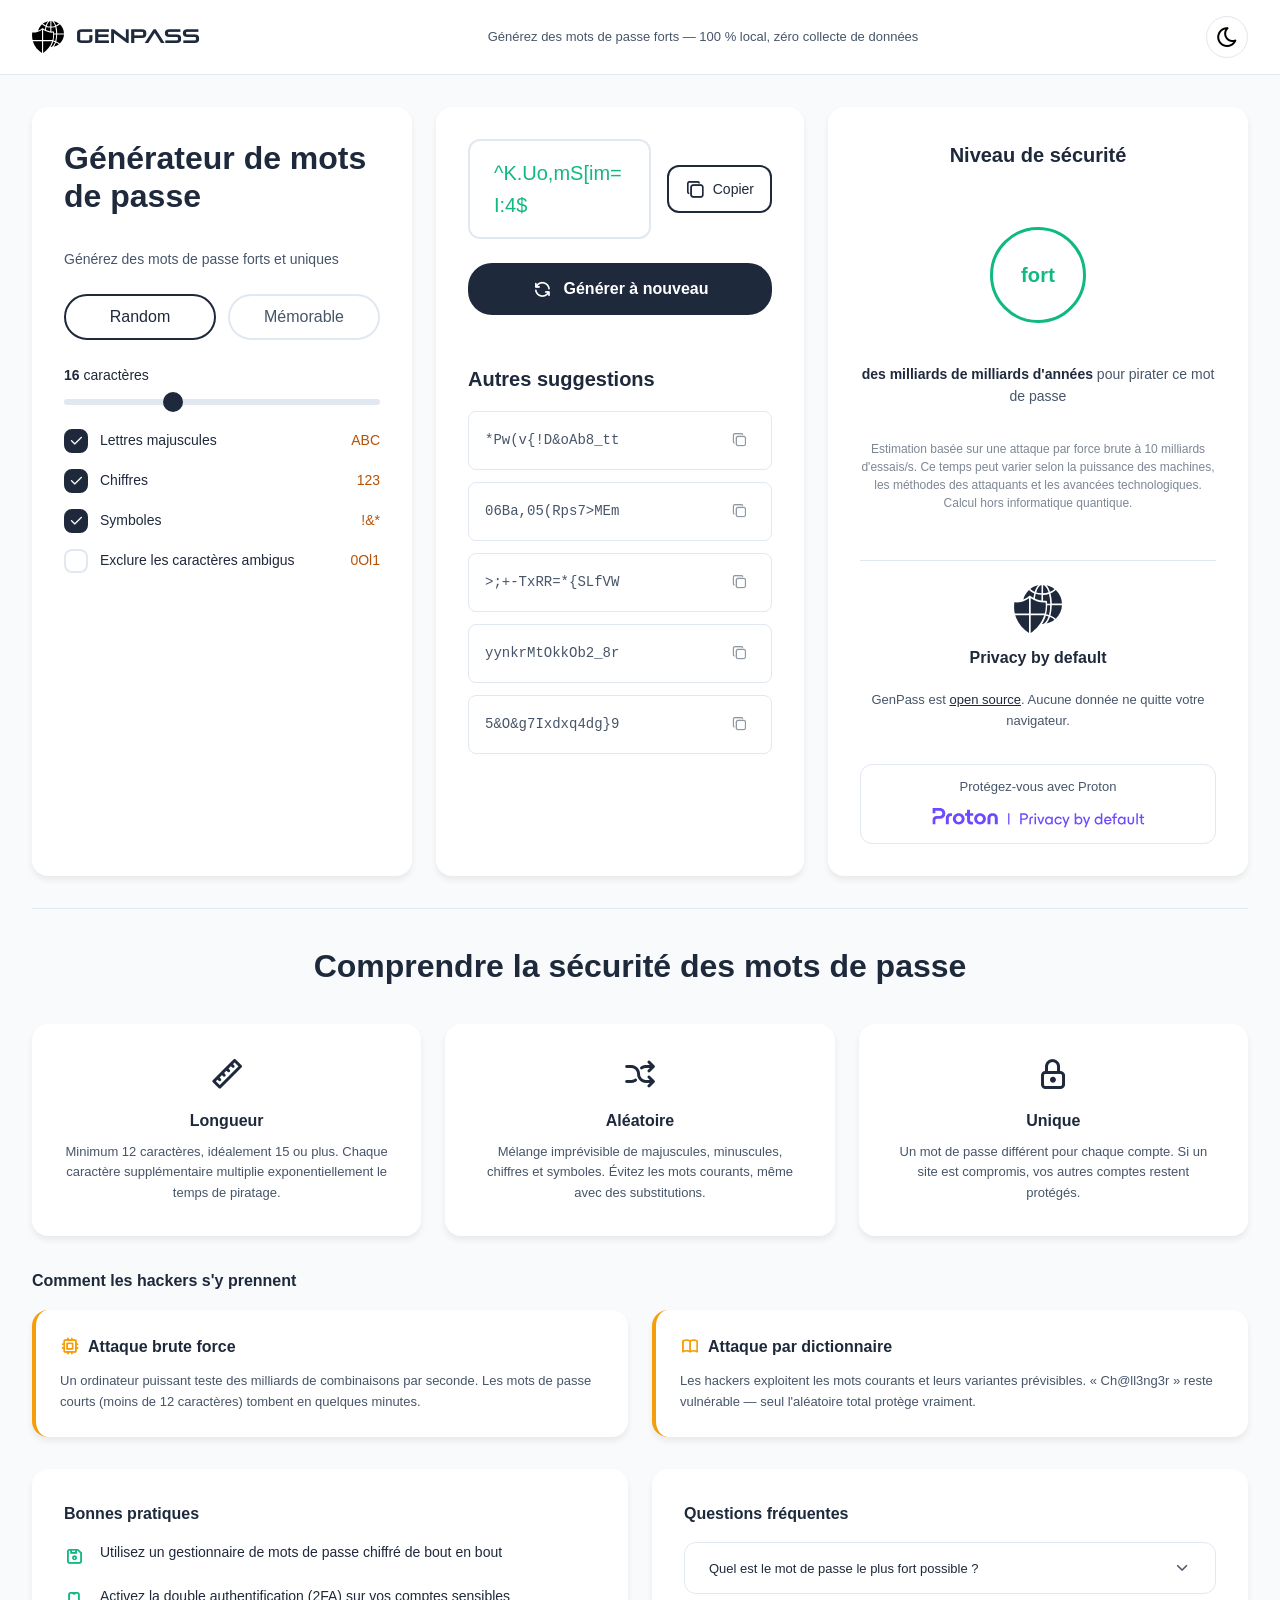
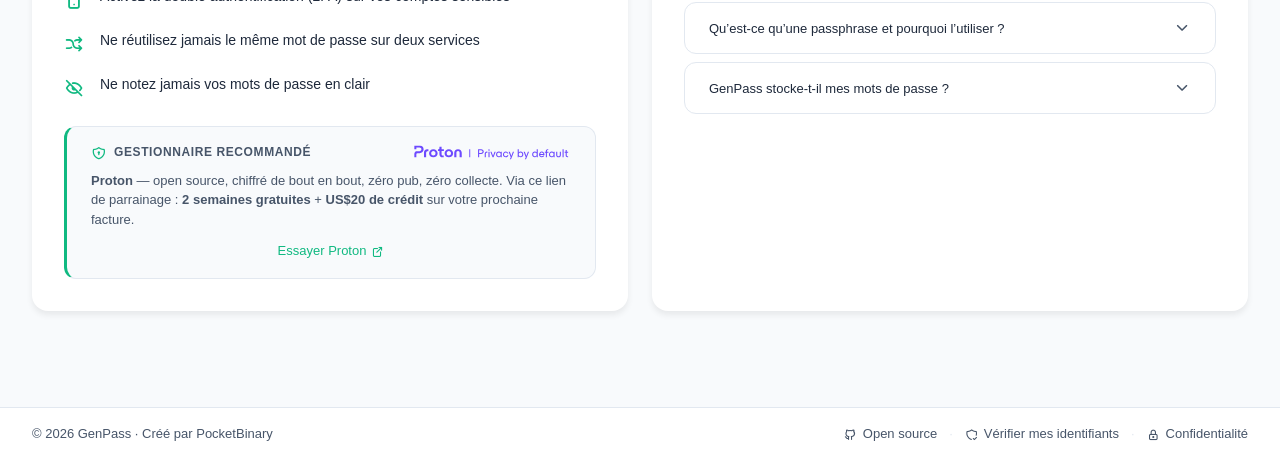
==== commit 60a5435f: "fix(a11y): résoudre les erreurs HTML5 signalées par le validateur W3C" ====
--- a/index.html
+++ b/index.html
@@ -103,7 +103,7 @@
                         <span id="lengthValue">16</span> <span id="lengthUnit">caractères</span>
                     </label>
                     <input type="range" id="lengthSlider" class="slider" min="8" max="32" value="16"
-                        aria-label="Longueur du mot de passe" aria-valuemin="8" aria-valuemax="32" aria-valuenow="16"
+                        aria-label="Longueur du mot de passe" aria-valuenow="16"
                         aria-valuetext="16 caractères">
                 </div>
 
@@ -208,8 +208,7 @@
                 <div class="password-display-container">
                     <div class="password-display" id="passwordDisplay">
                         <!-- Contenu généré par script.js — aria-live annonce les mises à jour aux lecteurs d'écran -->
-                        <span class="password-text" id="generatedPassword" aria-live="polite"
-                            aria-label="Mot de passe généré"></span>
+                        <span class="password-text" id="generatedPassword" aria-live="polite"></span>
                     </div>
                     <button class="btn-icon copy-btn" id="copyBtn" title="Copier">
                         <i class="ti ti-copy icon"></i>
@@ -488,7 +487,7 @@
     </button>
 
     <!-- app.js importe le reste des modules via ES modules -->
-    <script type="module" src="js/app.js" defer></script>
+    <script type="module" src="js/app.js"></script>
 </body>
 
 </html>
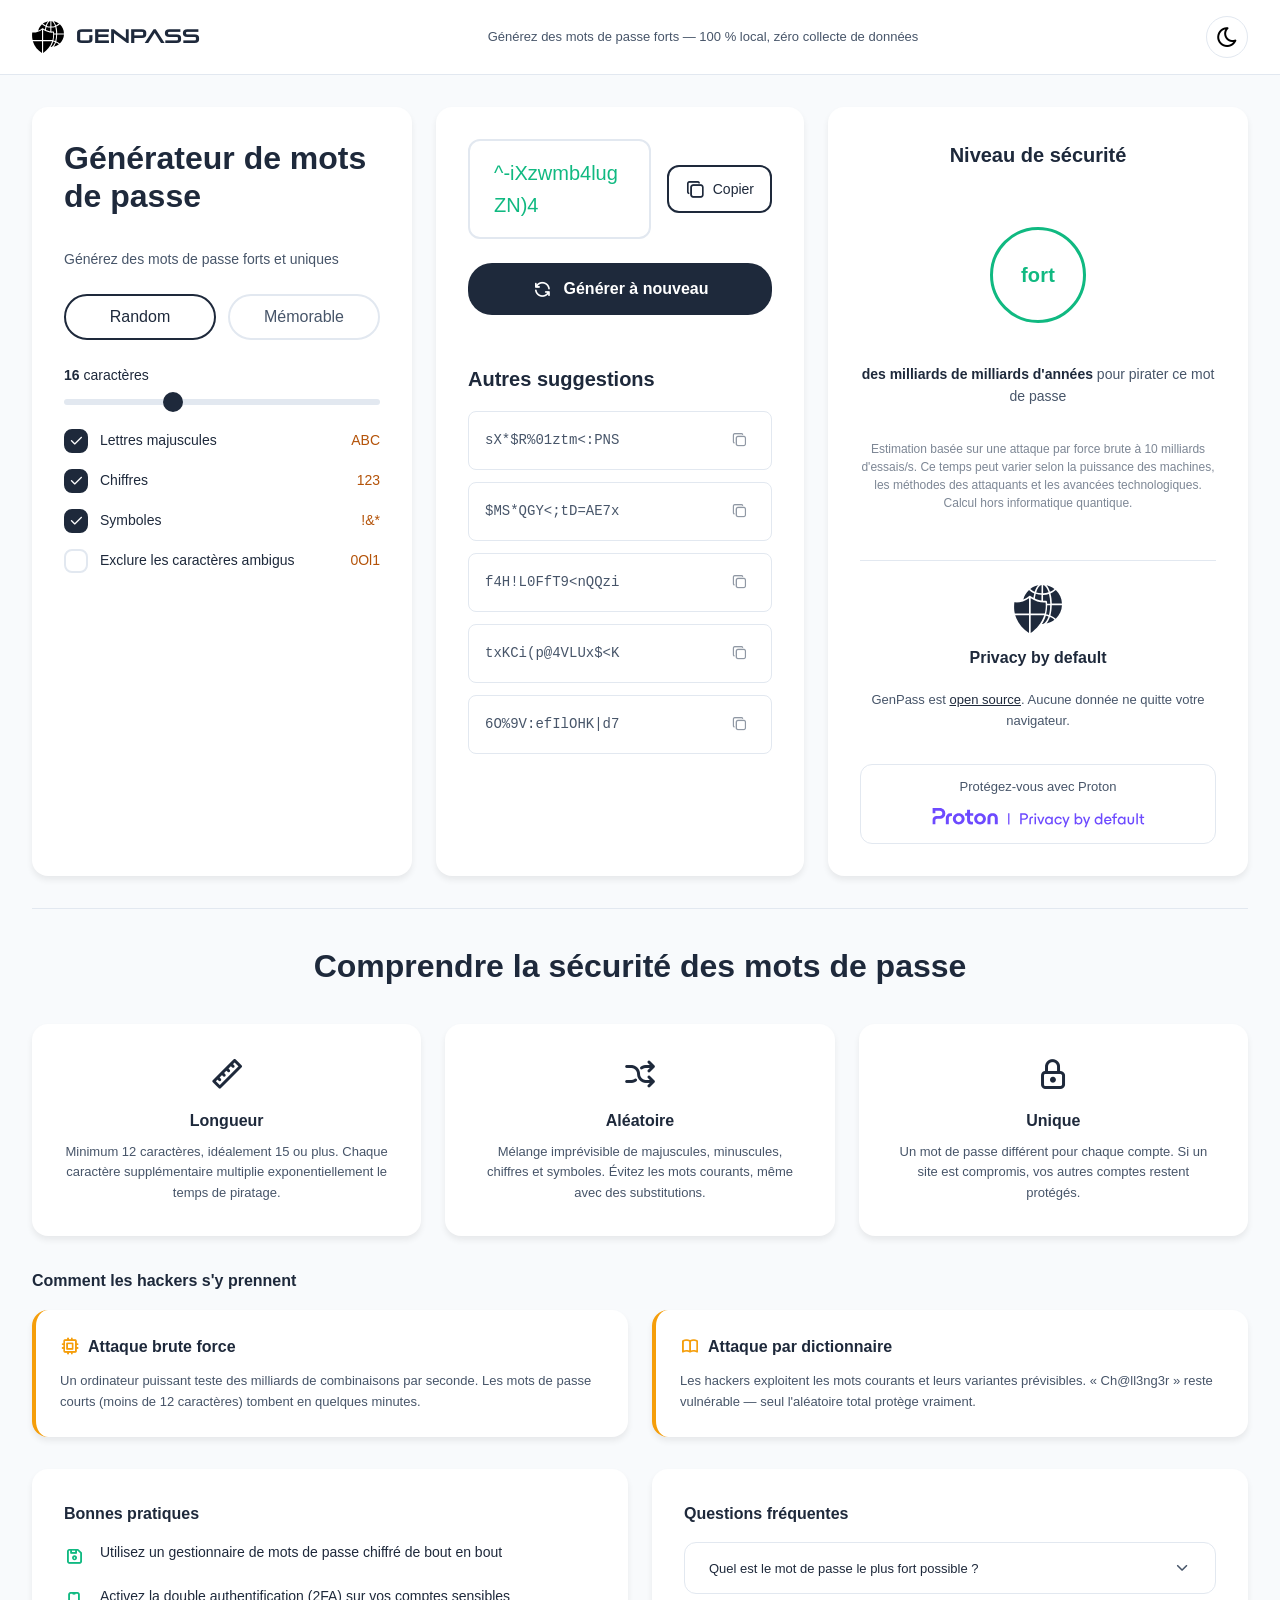
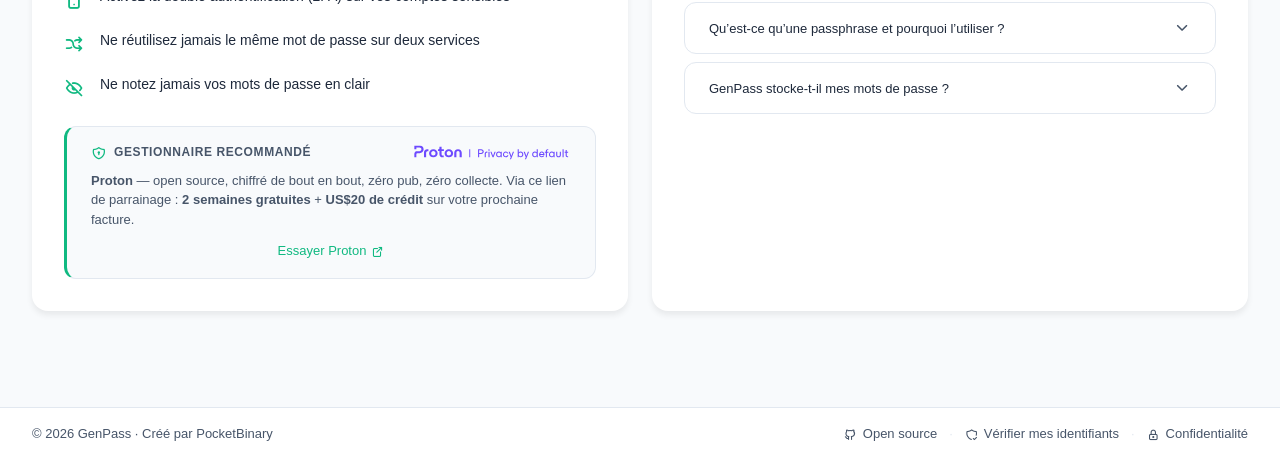
==== commit 0bc41f67: "style(html): formatage automatique des attributs de l'input range" ====
--- a/index.html
+++ b/index.html
@@ -103,8 +103,7 @@
                         <span id="lengthValue">16</span> <span id="lengthUnit">caractères</span>
                     </label>
                     <input type="range" id="lengthSlider" class="slider" min="8" max="32" value="16"
-                        aria-label="Longueur du mot de passe" aria-valuenow="16"
-                        aria-valuetext="16 caractères">
+                        aria-label="Longueur du mot de passe" aria-valuenow="16" aria-valuetext="16 caractères">
                 </div>
 
                 <!-- Checkboxes : Mode Random -->
--- a/css/style.css
+++ b/css/style.css
@@ -2,7 +2,7 @@
 /* Pirulen : police monospace stylisée pour le nom de la marque */
 @font-face {
     font-family: 'Pirulen';
-    src: url('../fonts/Pirulen Rg.otf') format('opentype');
+    src: url('../fonts/PirulenRg.otf') format('opentype');
     font-weight: 400;
     font-display: swap; /* Évite le FOIT (flash of invisible text) */
 }
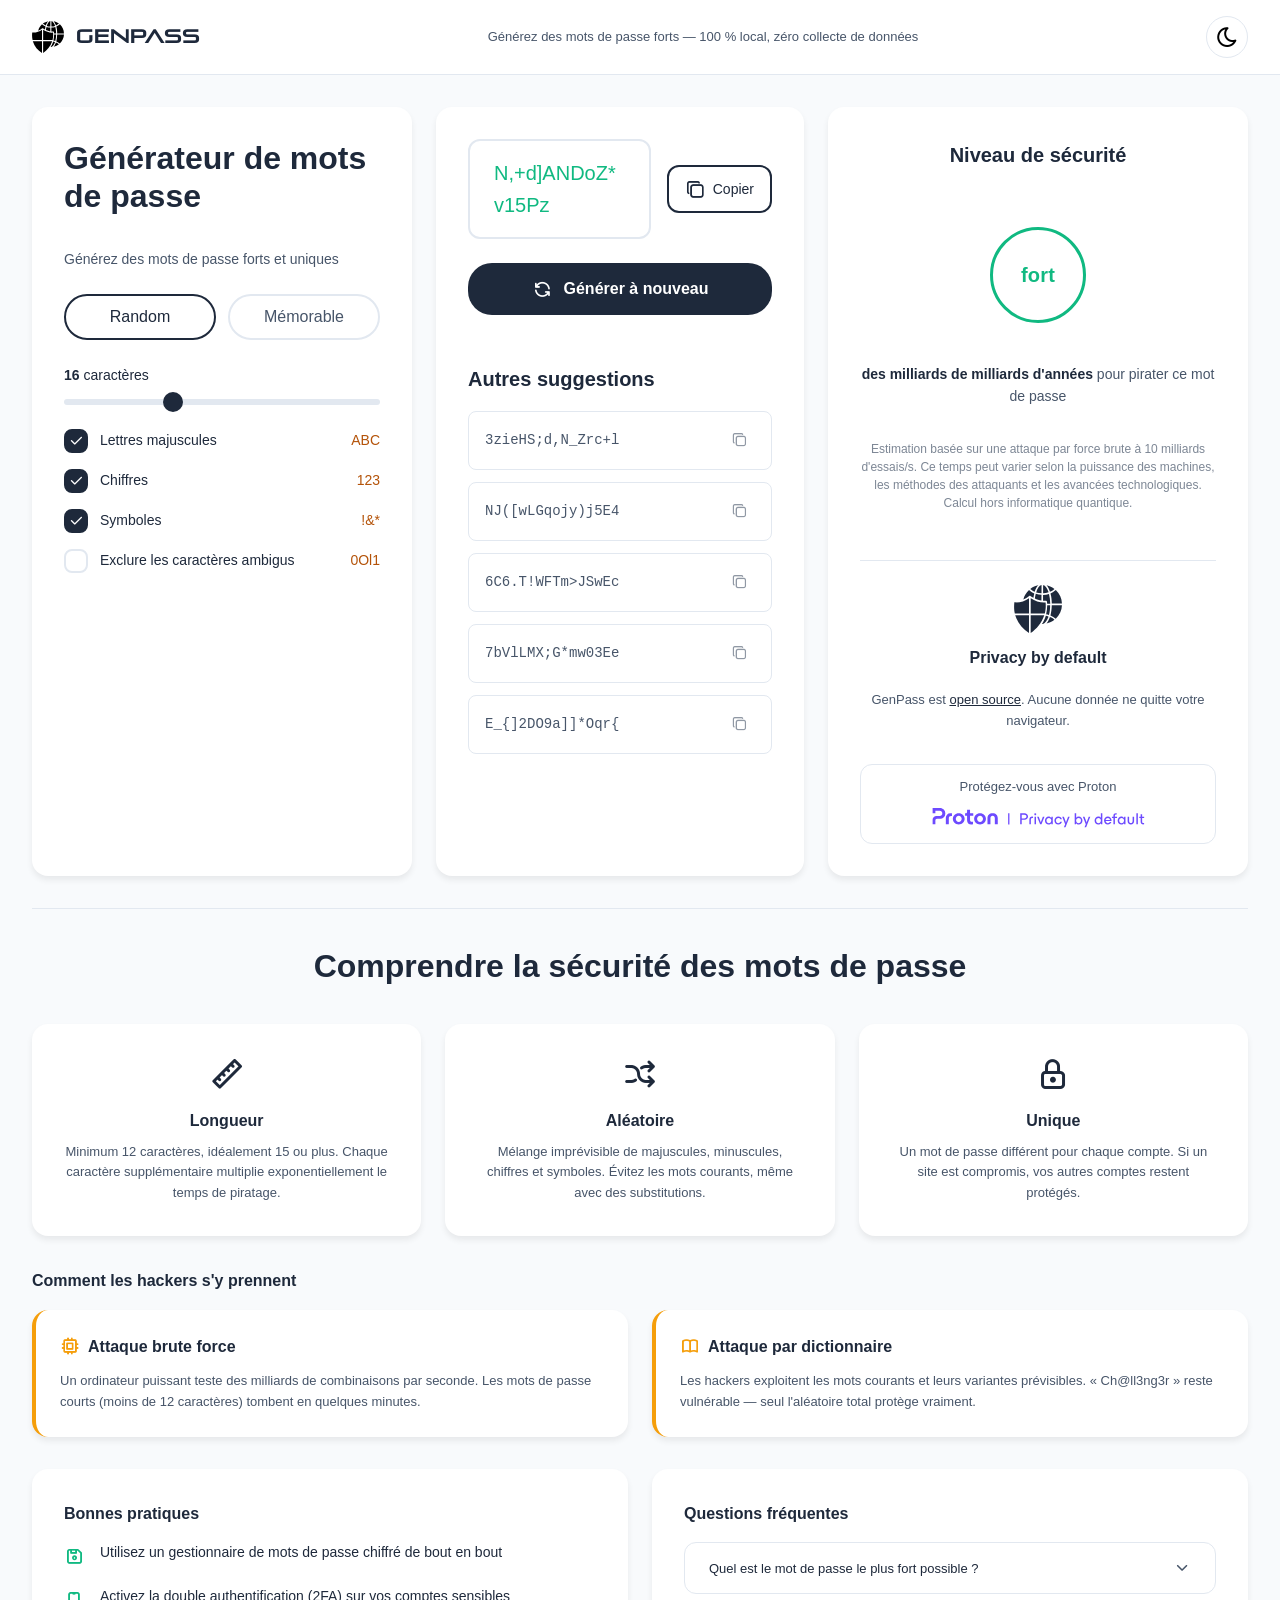
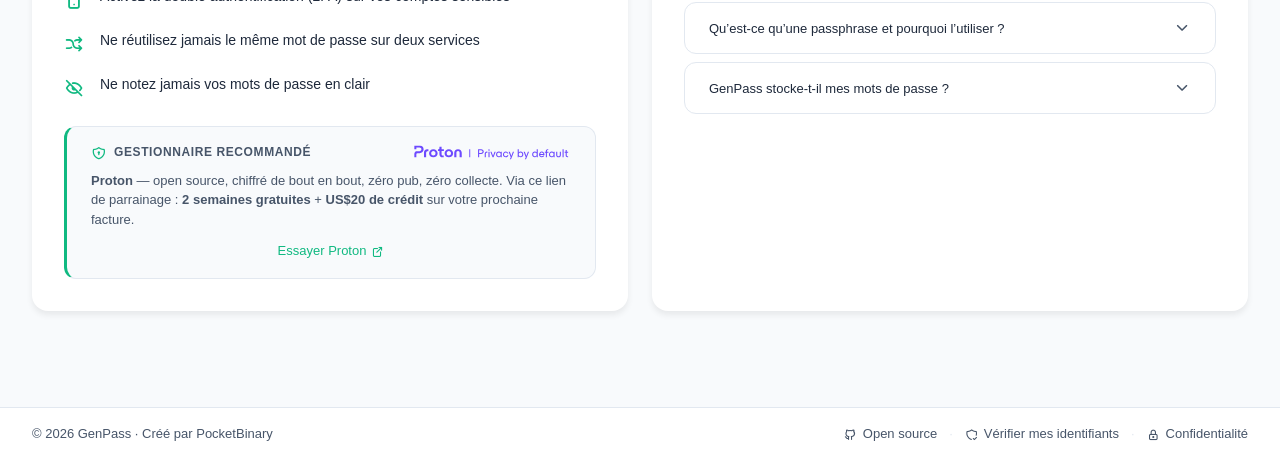
==== commit 9be6dd07: "seo: retirer le slash final de l'URL canonique pour satisfaire Lighthouse" ====
--- a/index.html
+++ b/index.html
@@ -8,7 +8,7 @@
     <meta name="description"
         content="Générez des mots de passe forts et uniques directement dans votre navigateur. 100 % local, zéro collecte de données. Open source.">
     <!-- Canonical -->
-    <link rel="canonical" href="https://genpass.fr/">
+    <link rel="canonical" href="https://genpass.fr">
     <!-- Open Graph (partage réseaux sociaux) -->
     <meta property="og:title" content="GenPass — Générateur de mots de passe sécurisé">
     <meta property="og:description"
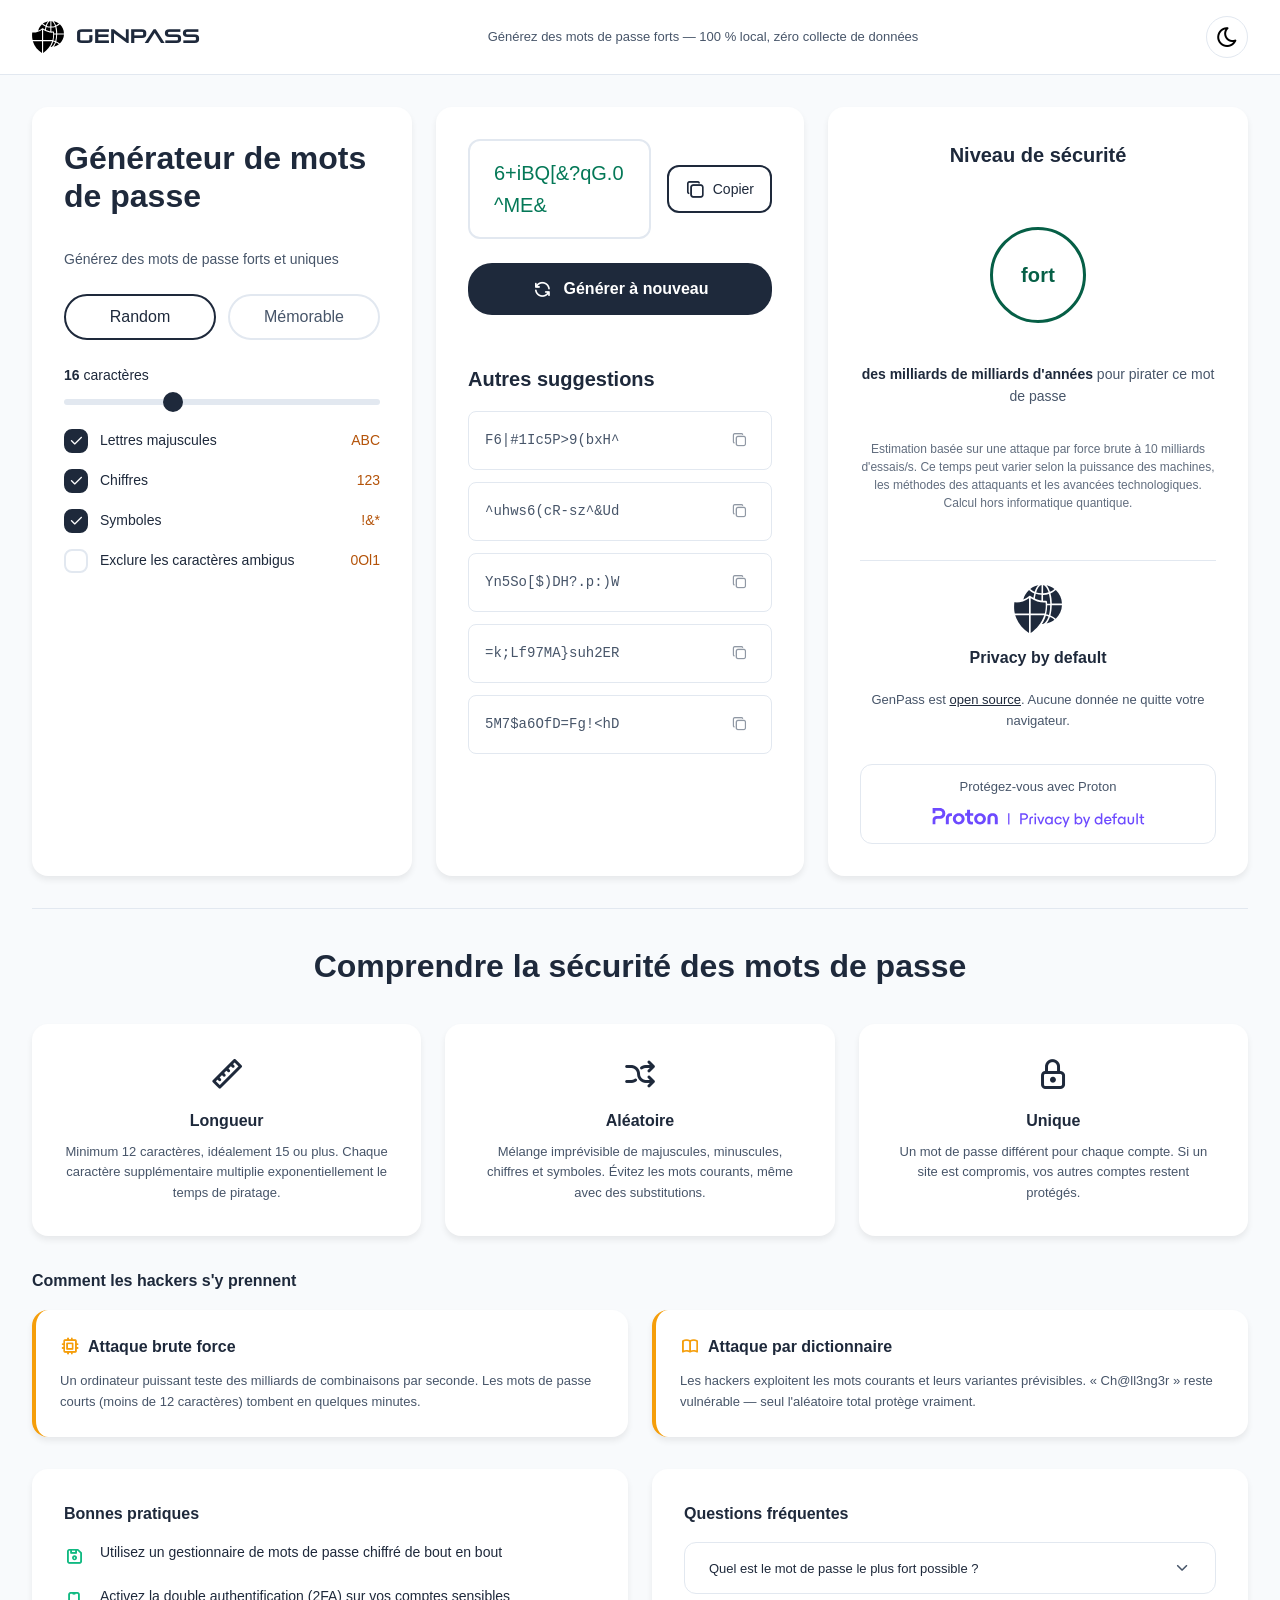
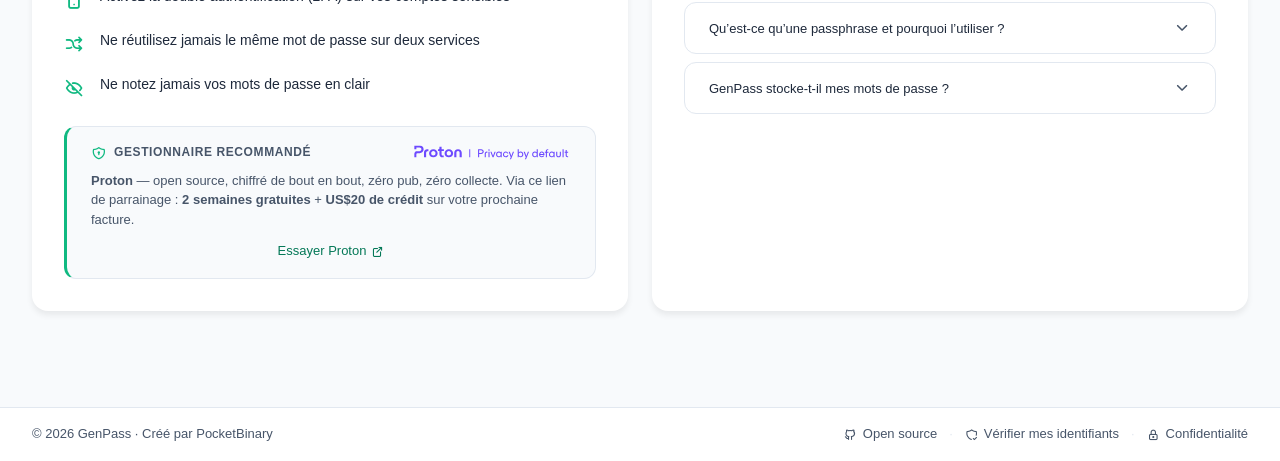
==== commit 48b702c6: "perf: optimiser les performances mobile PageSpeed Insights - Supprimer les polices Tabler Icons ttf/" ====
--- a/index.html
+++ b/index.html
@@ -34,8 +34,10 @@
     <meta name="apple-mobile-web-app-status-bar-style" content="default">
     <!-- Referrer Policy -->
     <meta name="referrer" content="strict-origin-when-cross-origin">
-    <!-- Preload font -->
+    <!-- Preload fonts - Critical for LCP -->
     <link rel="preload" href="fonts/PirulenRg.otf" as="font" type="font/otf" crossorigin>
+    <link rel="preload" href="css/tabler-icons.min.css" as="style">
+    <link rel="preload" href="fonts/tabler-icons.woff2" as="font" type="font/woff2" crossorigin>
     <!-- Structured Data (JSON-LD) -->
     <script type="application/ld+json">
     {
@@ -72,7 +74,7 @@
     <header class="site-header">
         <div class="header-inner">
             <div class="header-brand">
-                <img src="assets/logo.svg" class="brand-logo" alt="GenPass" width="32" height="32">
+                <img src="assets/logo.svg" class="brand-logo" alt="GenPass" width="32" height="32" loading="eager">
                 <span class="brand-name">GenPass</span>
             </div>
             <p class="header-tagline">Générez des mots de passe forts — 100&nbsp;% local, zéro collecte de données</p>
--- a/css/tabler-icons.min.css
+++ b/css/tabler-icons.min.css
@@ -1,5 +1,5 @@
 /* Tabler Icons subset - only icons used by GenPass */
-@font-face{font-family:"tabler-icons";font-style:normal;font-weight:400;src:url("../fonts/tabler-icons.eot?v2.47.0");src:url("../fonts/tabler-icons.eot?#iefix-v2.47.0") format("embedded-opentype"),url("../fonts/tabler-icons.woff2?v2.47.0") format("woff2"),url("../fonts/tabler-icons.woff?") format("woff"),url("../fonts/tabler-icons.ttf?v2.47.0") format("truetype")}
+@font-face{font-family:"tabler-icons";font-style:normal;font-weight:400;src:url("../fonts/tabler-icons.woff2?v2.47.0") format("woff2"),url("../fonts/tabler-icons.woff?v2.47.0") format("woff"),url("../fonts/tabler-icons.ttf?v2.47.0") format("truetype")}
 .ti{font-family:"tabler-icons" !important;speak:none;font-style:normal;font-weight:normal;font-variant:normal;text-transform:none;line-height:1;-webkit-font-smoothing:antialiased;-moz-osx-font-smoothing:grayscale}
 .ti-moon:before{content:"\eaf8"}
 .ti-sun:before{content:"\eb30"}
@@ -21,3 +21,4 @@
 .ti-brand-github:before{content:"\ec1c"}
 .ti-shield-check:before{content:"\eb22"}
 .ti-arrow-up:before{content:"\ea25"}
+.ti-arrow-left:before{content:"\ea19"}
--- a/css/tabler-icons.min.css
+++ b/css/tabler-icons.min.css
@@ -1,5 +1,5 @@
 /* Tabler Icons subset - only icons used by GenPass */
-@font-face{font-family:"tabler-icons";font-style:normal;font-weight:400;src:url("../fonts/tabler-icons.eot?v2.47.0");src:url("../fonts/tabler-icons.eot?#iefix-v2.47.0") format("embedded-opentype"),url("../fonts/tabler-icons.woff2?v2.47.0") format("woff2"),url("../fonts/tabler-icons.woff?") format("woff"),url("../fonts/tabler-icons.ttf?v2.47.0") format("truetype")}
+@font-face{font-family:"tabler-icons";font-style:normal;font-weight:400;src:url("../fonts/tabler-icons.woff2?v2.47.0") format("woff2"),url("../fonts/tabler-icons.woff?v2.47.0") format("woff"),url("../fonts/tabler-icons.ttf?v2.47.0") format("truetype")}
 .ti{font-family:"tabler-icons" !important;speak:none;font-style:normal;font-weight:normal;font-variant:normal;text-transform:none;line-height:1;-webkit-font-smoothing:antialiased;-moz-osx-font-smoothing:grayscale}
 .ti-moon:before{content:"\eaf8"}
 .ti-sun:before{content:"\eb30"}
@@ -21,3 +21,4 @@
 .ti-brand-github:before{content:"\ec1c"}
 .ti-shield-check:before{content:"\eb22"}
 .ti-arrow-up:before{content:"\ea25"}
+.ti-arrow-left:before{content:"\ea19"}
--- a/css/style.css
+++ b/css/style.css
@@ -5,6 +5,15 @@
     src: url('../fonts/PirulenRg.otf') format('opentype');
     font-weight: 400;
     font-display: swap; /* Évite le FOIT (flash of invisible text) */
+}
+
+/* Tabler Icons : uniquement woff2 (le plus léger) avec swap */
+@font-face {
+    font-family: 'Tabler Icons';
+    src: url('../fonts/tabler-icons.woff2') format('woff2');
+    font-weight: normal;
+    font-style: normal;
+    font-display: swap;
 }
 
 /* ===== Tokens de design (variables CSS) ===== */
@@ -147,6 +156,8 @@
     align-items: center;
     gap: var(--spacing-sm);
     flex-shrink: 0; /* Ne rétrécit pas sur petits écrans */
+    text-decoration: none;
+    color: inherit;
 }
 
 /* Logo SVG adapté au thème via filter CSS */
@@ -292,6 +303,11 @@
     gap: var(--spacing-lg);
 }
 
+/* Modificateur pour conteneur simple colonne */
+.container-block {
+    display: block;
+}
+
 /* Carte générique */
 .card {
     background: var(--color-bg-card);
@@ -362,6 +378,7 @@
     background: var(--color-border);
     outline: none;
     -webkit-appearance: none;
+    appearance: none;
 }
 
 .slider::-webkit-slider-thumb {
@@ -582,7 +599,7 @@
 .password-text {
     font-size: var(--font-size-lg);
     font-weight: var(--font-weight-medium);
-    color: var(--color-success);
+    color: #047857; /* Emerald-700 : contraste WCAG AA (4.5:1) sur fond clair */
     word-break: break-all; /* Évite le débordement horizontal */
 }
 
@@ -721,7 +738,7 @@
     border: 3px solid currentColor;
     font-size: 1.25rem;
     font-weight: var(--font-weight-bold);
-    color: #059669; /* Vert plus foncé pour meilleur contraste WCAG AA */
+    color: #065F46; /* Emerald-800 : contraste WCAG AA (4.5:1) sur fond clair */
     letter-spacing: 0.01em;
 }
 
@@ -738,7 +755,7 @@
 .security-disclaimer {
     font-size: var(--font-size-xs);
     color: var(--color-text-secondary);
-    opacity: 0.7;
+    opacity: 0.85;
     line-height: 1.5;
     margin-top: var(--spacing-xs);
 }
@@ -1210,7 +1227,7 @@
     gap: 5px;
     font-size: var(--font-size-sm);
     font-weight: var(--font-weight-medium);
-    color: var(--color-success);
+    color: #047857; /* Emerald-700 : contraste WCAG AA (4.5:1) */
     text-decoration: none;
     transition: opacity 0.2s ease;
 }
@@ -1386,3 +1403,38 @@
     color: var(--color-text-secondary);
     pointer-events: none;
 }
+
+/* ===== Page de Confidentialité ===== */
+.privacy-content {
+    max-width: 800px;
+    margin: 0 auto;
+    padding: var(--spacing-xl);
+    background: var(--color-bg-card);
+    border-radius: var(--radius-lg);
+    box-shadow: var(--shadow-md);
+}
+.privacy-content h1 {
+    margin-bottom: var(--spacing-lg);
+}
+.privacy-content h2 {
+    margin-top: var(--spacing-lg);
+    margin-bottom: var(--spacing-sm);
+}
+.privacy-content p {
+    margin-bottom: var(--spacing-md);
+    color: var(--color-text-secondary);
+    line-height: 1.6;
+}
+.back-link {
+    display: inline-flex;
+    align-items: center;
+    gap: 8px;
+    margin-bottom: var(--spacing-lg);
+    color: var(--color-primary);
+    text-decoration: none;
+    font-weight: var(--font-weight-medium);
+    transition: color 0.2s ease;
+}
+.back-link:hover {
+    color: var(--color-success);
+}
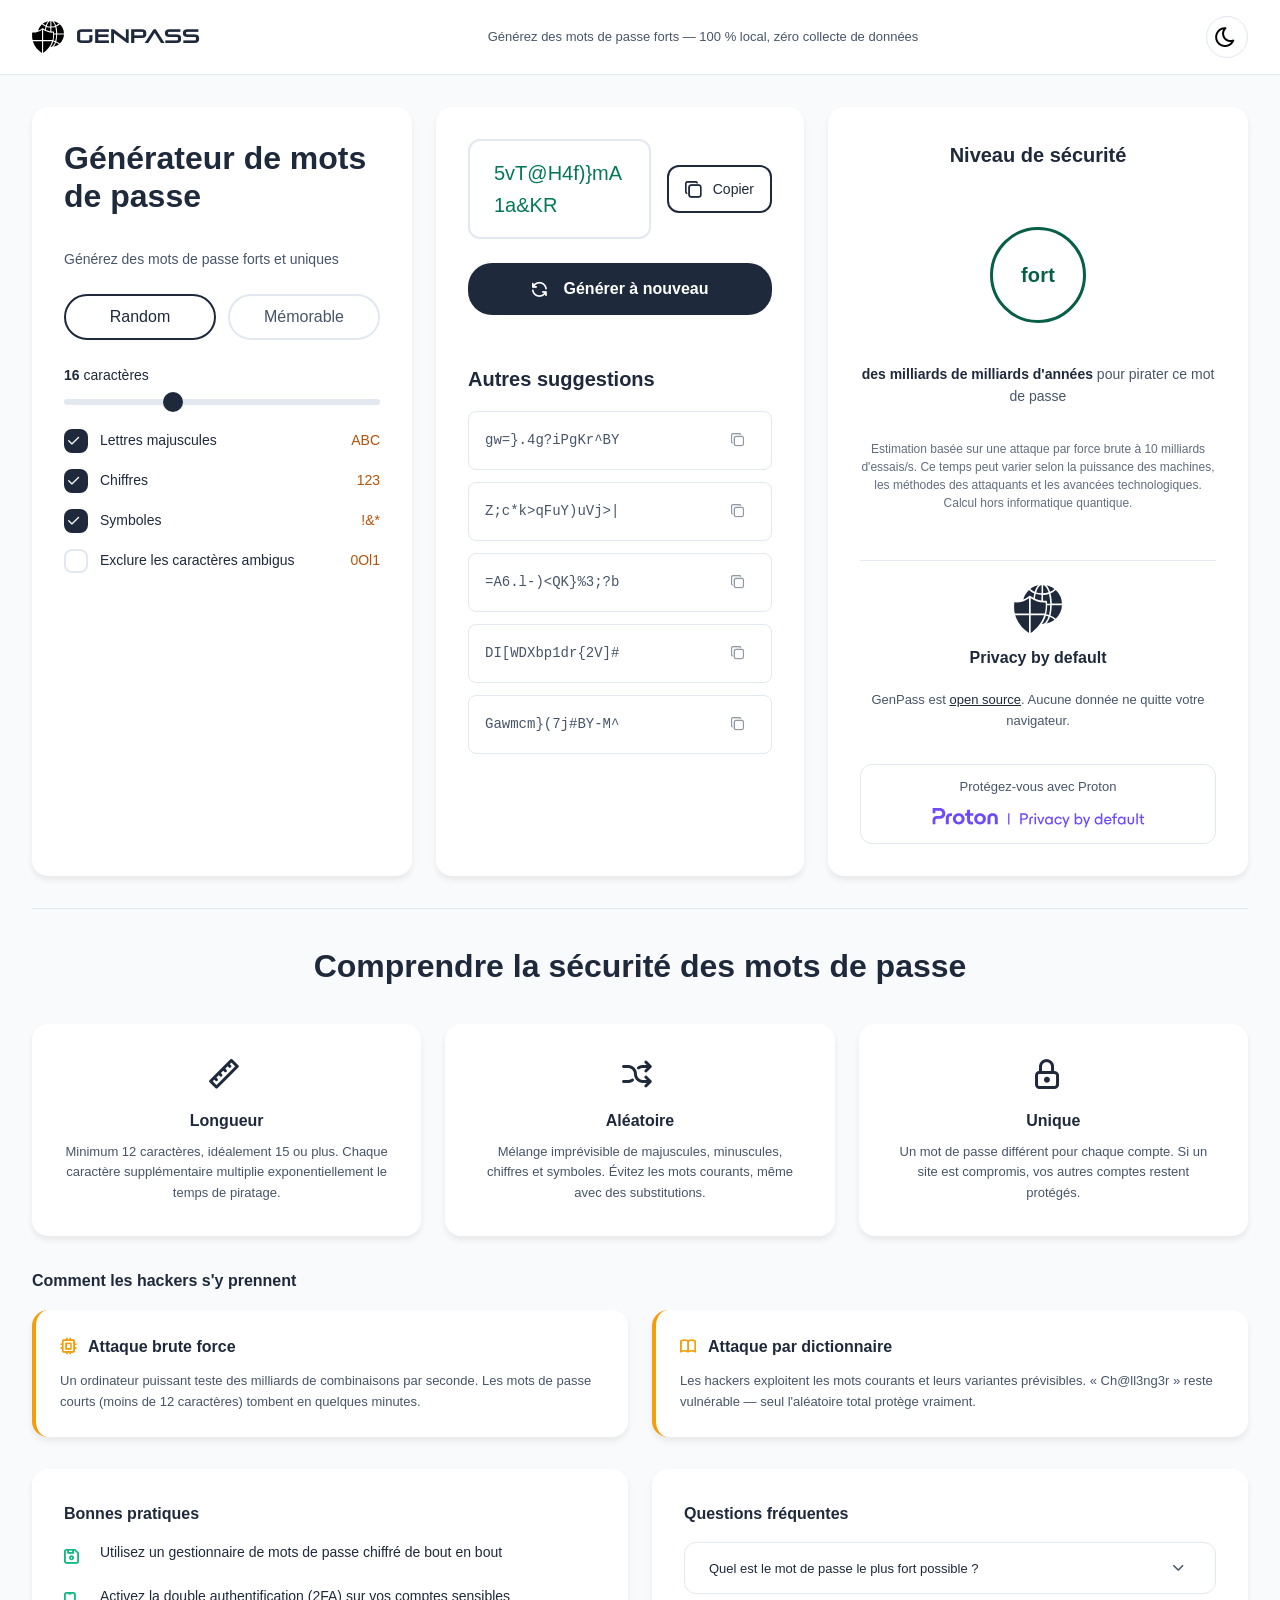
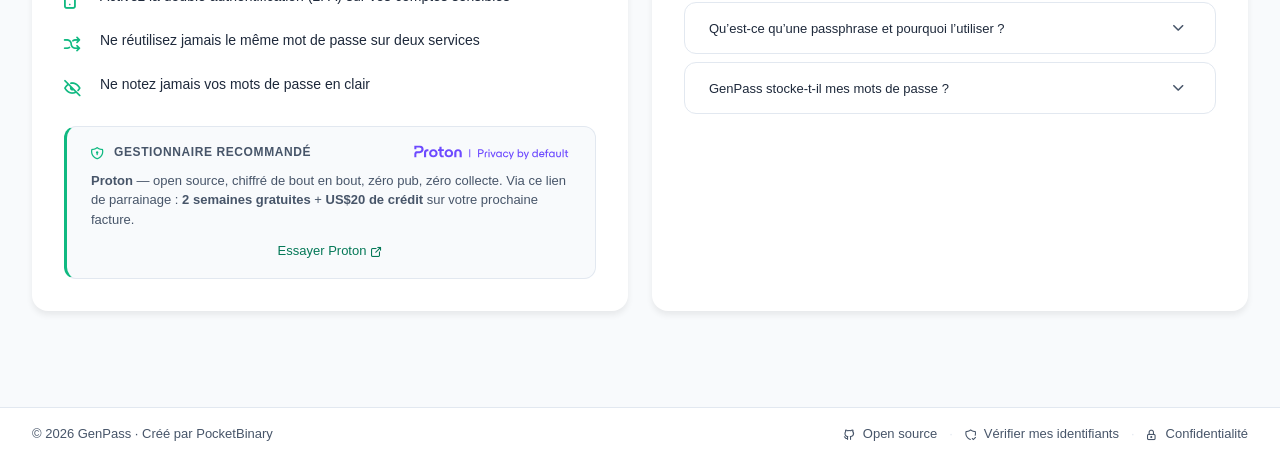
==== commit 2a30b72f: "perf: optimiser les performances mobile PageSpeed Insights :css/tabler-icons.min.css — pointe vers s" ====
--- a/index.html
+++ b/index.html
@@ -35,9 +35,17 @@
     <!-- Referrer Policy -->
     <meta name="referrer" content="strict-origin-when-cross-origin">
     <!-- Preload fonts - Critical for LCP -->
-    <link rel="preload" href="fonts/PirulenRg.otf" as="font" type="font/otf" crossorigin>
+    <link rel="preload" href="fonts/PirulenRg.woff2" as="font" type="font/woff2" crossorigin>
     <link rel="preload" href="css/tabler-icons.min.css" as="style">
-    <link rel="preload" href="fonts/tabler-icons.woff2" as="font" type="font/woff2" crossorigin>
+    <link rel="preload" href="fonts/tabler-icons.subset.woff2" as="font" type="font/woff2" crossorigin>
+    <!-- Modulepreload : tous les modules JS chargés en parallèle dès le parsing du head -->
+    <link rel="modulepreload" href="js/app.js">
+    <link rel="modulepreload" href="js/ui.js">
+    <link rel="modulepreload" href="js/utils.js">
+    <link rel="modulepreload" href="js/state.js">
+    <link rel="modulepreload" href="js/security.js">
+    <link rel="modulepreload" href="js/generator.js">
+    <link rel="modulepreload" href="js/data.js">
     <!-- Structured Data (JSON-LD) -->
     <script type="application/ld+json">
     {
@@ -53,9 +61,11 @@
         "inLanguage": "fr"
     }
     </script>
-    <!-- Styles : Tabler Icons en local (pas de dépendance CDN externe) -->
+    <!-- Styles critiques (above-the-fold) : bloquants mais minuscules -->
     <link rel="stylesheet" href="css/tabler-icons.min.css">
-    <link rel="stylesheet" href="css/style.css">
+    <link rel="stylesheet" href="css/critical.css">
+    <!-- Préchargement de style.css : téléchargé en parallèle, appliqué en bas de <body> -->
+    <link rel="preload" href="css/style.css" as="style">
     <link rel="icon" type="image/svg+xml" href="assets/favicon.svg">
     <link rel="apple-touch-icon" href="assets/favicon.svg">
 </head>
@@ -487,6 +497,8 @@
         <i class="ti ti-arrow-up"></i>
     </button>
 
+    <!-- style.css : préchargé dans <head>, appliqué ici pour ne pas bloquer le premier rendu -->
+    <link rel="stylesheet" href="css/style.css">
     <!-- app.js importe le reste des modules via ES modules -->
     <script type="module" src="js/app.js"></script>
 </body>
--- a/css/tabler-icons.min.css
+++ b/css/tabler-icons.min.css
@@ -1,5 +1,5 @@
 /* Tabler Icons subset - only icons used by GenPass */
-@font-face{font-family:"tabler-icons";font-style:normal;font-weight:400;src:url("../fonts/tabler-icons.woff2?v2.47.0") format("woff2"),url("../fonts/tabler-icons.woff?v2.47.0") format("woff"),url("../fonts/tabler-icons.ttf?v2.47.0") format("truetype")}
+@font-face{font-family:"tabler-icons";font-style:normal;font-weight:400;font-display:swap;src:url("../fonts/tabler-icons.subset.woff2") format("woff2")}
 .ti{font-family:"tabler-icons" !important;speak:none;font-style:normal;font-weight:normal;font-variant:normal;text-transform:none;line-height:1;-webkit-font-smoothing:antialiased;-moz-osx-font-smoothing:grayscale}
 .ti-moon:before{content:"\eaf8"}
 .ti-sun:before{content:"\eb30"}
--- a/css/tabler-icons.min.css
+++ b/css/tabler-icons.min.css
@@ -1,5 +1,5 @@
 /* Tabler Icons subset - only icons used by GenPass */
-@font-face{font-family:"tabler-icons";font-style:normal;font-weight:400;src:url("../fonts/tabler-icons.woff2?v2.47.0") format("woff2"),url("../fonts/tabler-icons.woff?v2.47.0") format("woff"),url("../fonts/tabler-icons.ttf?v2.47.0") format("truetype")}
+@font-face{font-family:"tabler-icons";font-style:normal;font-weight:400;font-display:swap;src:url("../fonts/tabler-icons.subset.woff2") format("woff2")}
 .ti{font-family:"tabler-icons" !important;speak:none;font-style:normal;font-weight:normal;font-variant:normal;text-transform:none;line-height:1;-webkit-font-smoothing:antialiased;-moz-osx-font-smoothing:grayscale}
 .ti-moon:before{content:"\eaf8"}
 .ti-sun:before{content:"\eb30"}
--- a/css/critical.css
+++ b/css/critical.css
@@ -0,0 +1,31 @@
+/* CSS critique — chargé en bloquant dans <head> pour éviter le FOUC.
+   Contient uniquement les styles above-the-fold (variables, reset, header).
+   Le reste est dans style.css, chargé non-bloquant en bas de <body>. */
+
+@font-face{font-family:'Pirulen';src:url('../fonts/PirulenRg.woff2') format('woff2');font-weight:400;font-display:swap}
+
+:root{--color-primary:#1E293B;--color-primary-hover:#0F172A;--color-success:#10B981;--color-warning:#F59E0B;--color-bg-main:#F8FAFC;--color-bg-card:#FFFFFF;--color-text-primary:#1E293B;--color-text-secondary:#475569;--color-border:#E2E8F0;--color-border-active:#10B981;--font-family:-apple-system,BlinkMacSystemFont,'Segoe UI','Roboto','Helvetica','Arial',sans-serif;--font-size-xl:32px;--font-size-lg:20px;--font-size-md:16px;--font-size-base:14px;--font-size-sm:13px;--font-size-xs:12px;--font-weight-bold:700;--font-weight-semibold:600;--font-weight-medium:500;--font-weight-regular:400;--spacing-xs:8px;--spacing-sm:12px;--spacing-md:16px;--spacing-lg:24px;--spacing-xl:32px;--radius-sm:8px;--radius-md:12px;--radius-lg:16px;--radius-xl:24px;--radius-full:9999px;--shadow-sm:0 1px 2px rgba(0,0,0,0.05);--shadow-md:0 4px 6px rgba(0,0,0,0.07);--shadow-lg:0 10px 15px rgba(0,0,0,0.1)}
+
+[data-theme="dark"]{--color-primary:#E2E8F0;--color-primary-hover:#F1F5F9;--color-success:#34D399;--color-warning:#FBBF24;--color-bg-main:#0F172A;--color-bg-card:#1E293B;--color-text-primary:#F1F5F9;--color-text-secondary:#CBD5E1;--color-border:#334155;--color-border-active:#34D399;--shadow-sm:0 1px 2px rgba(0,0,0,0.3);--shadow-md:0 4px 6px rgba(0,0,0,0.4);--shadow-lg:0 10px 15px rgba(0,0,0,0.5)}
+
+*{margin:0;padding:0;box-sizing:border-box}
+
+.hidden{display:none!important}
+
+body{font-family:var(--font-family);background-color:var(--color-bg-main);color:var(--color-text-primary);line-height:1.6;padding:0}
+
+.site-header{background:var(--color-bg-card);border-bottom:1px solid var(--color-border);padding:var(--spacing-md) var(--spacing-xl);position:sticky;top:0;z-index:100}
+
+.header-inner{max-width:1400px;margin:0 auto;display:flex;align-items:center;justify-content:space-between;gap:var(--spacing-lg)}
+
+.header-brand{display:flex;align-items:center;gap:var(--spacing-sm);flex-shrink:0;text-decoration:none;color:inherit}
+
+.brand-logo{height:32px;width:auto;display:block;flex-shrink:0;filter:brightness(0)}
+
+[data-theme="dark"] .brand-logo{filter:brightness(0) invert(1)}
+
+.brand-name{font-family:'Pirulen','Orbitron',var(--font-family);font-size:18px;font-weight:700;color:var(--color-text-primary);letter-spacing:1px}
+
+.header-tagline{font-size:var(--font-size-sm);color:var(--color-text-secondary);text-align:center;flex:1}
+
+.site-main{padding:var(--spacing-xl)}
--- a/css/style.css
+++ b/css/style.css
@@ -2,7 +2,7 @@
 /* Pirulen : police monospace stylisée pour le nom de la marque */
 @font-face {
     font-family: 'Pirulen';
-    src: url('../fonts/PirulenRg.otf') format('opentype');
+    src: url('../fonts/PirulenRg.woff2') format('woff2');
     font-weight: 400;
     font-display: swap; /* Évite le FOIT (flash of invisible text) */
 }
@@ -10,7 +10,7 @@
 /* Tabler Icons : uniquement woff2 (le plus léger) avec swap */
 @font-face {
     font-family: 'Tabler Icons';
-    src: url('../fonts/tabler-icons.woff2') format('woff2');
+    src: url('../fonts/tabler-icons.subset.woff2') format('woff2');
     font-weight: normal;
     font-style: normal;
     font-display: swap;
--- a/css/style.css
+++ b/css/style.css
@@ -2,7 +2,7 @@
 /* Pirulen : police monospace stylisée pour le nom de la marque */
 @font-face {
     font-family: 'Pirulen';
-    src: url('../fonts/PirulenRg.otf') format('opentype');
+    src: url('../fonts/PirulenRg.woff2') format('woff2');
     font-weight: 400;
     font-display: swap; /* Évite le FOIT (flash of invisible text) */
 }
@@ -10,7 +10,7 @@
 /* Tabler Icons : uniquement woff2 (le plus léger) avec swap */
 @font-face {
     font-family: 'Tabler Icons';
-    src: url('../fonts/tabler-icons.woff2') format('woff2');
+    src: url('../fonts/tabler-icons.subset.woff2') format('woff2');
     font-weight: normal;
     font-style: normal;
     font-display: swap;
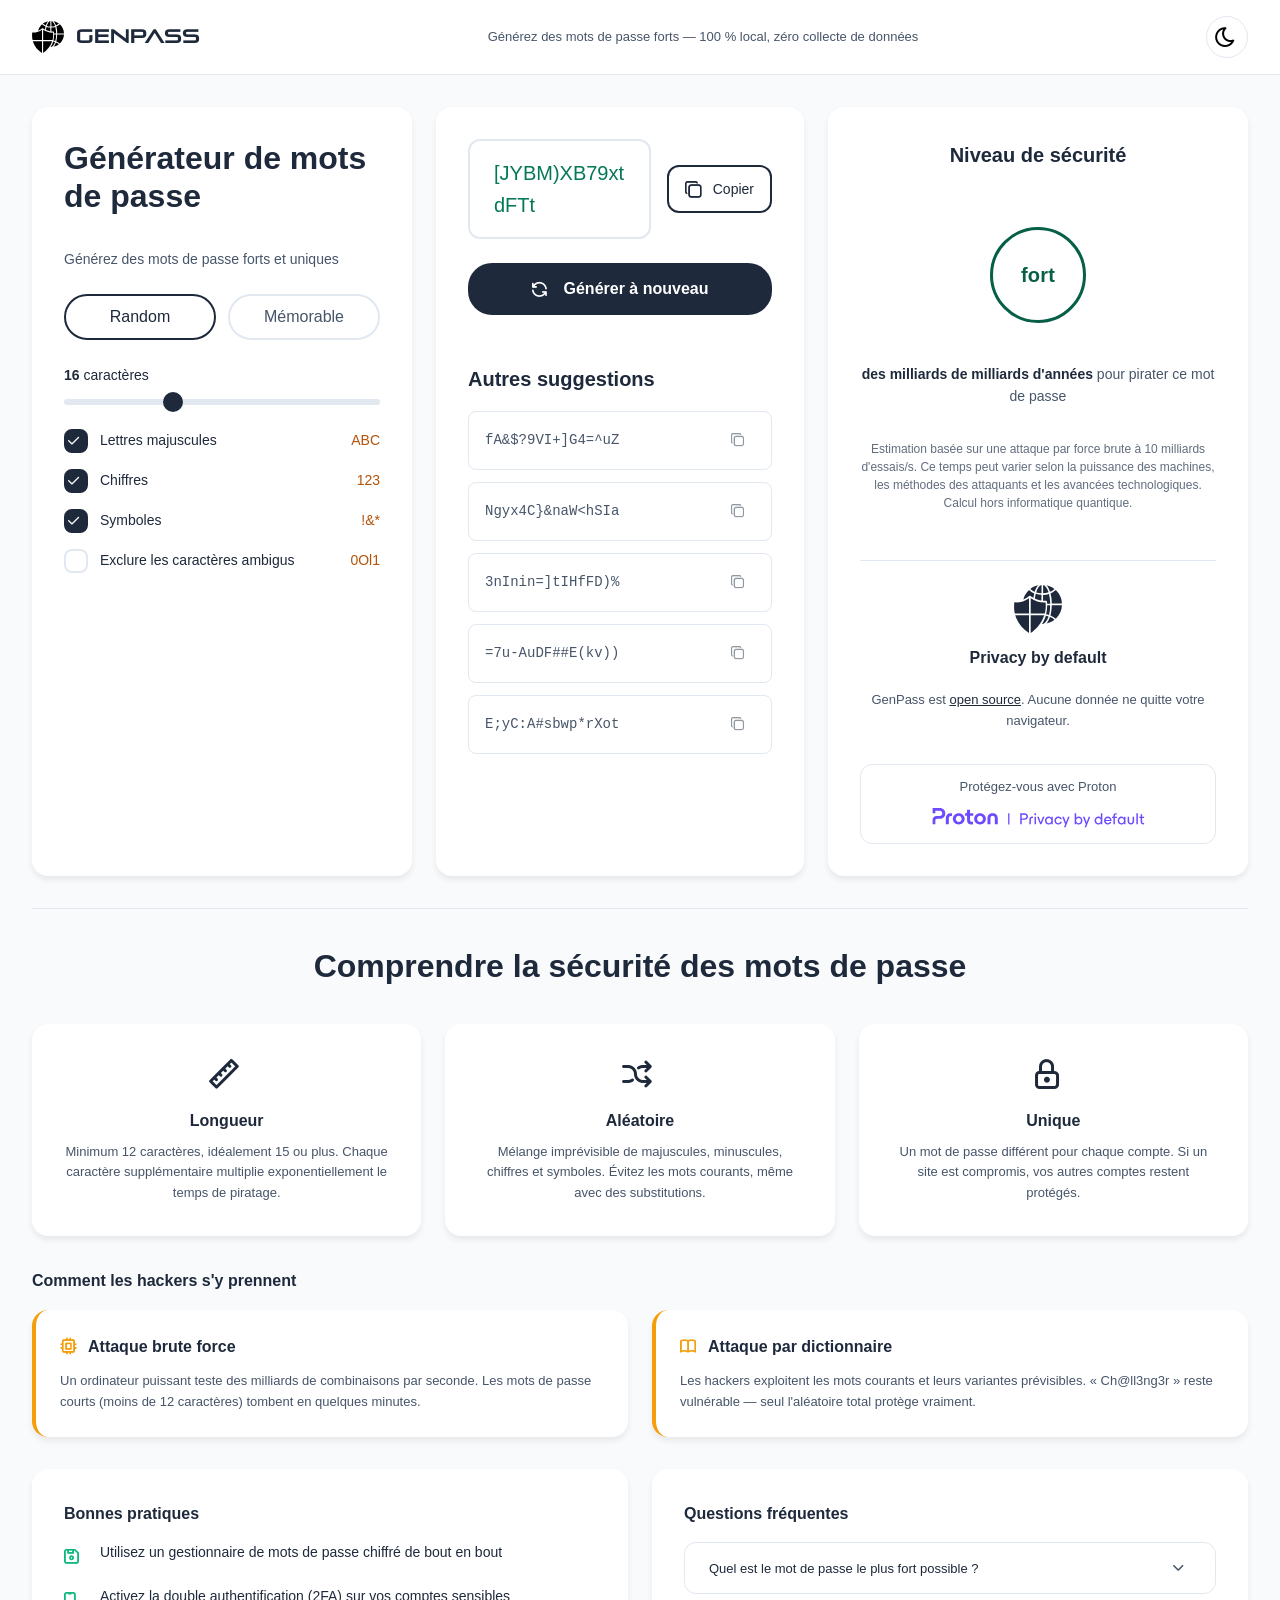
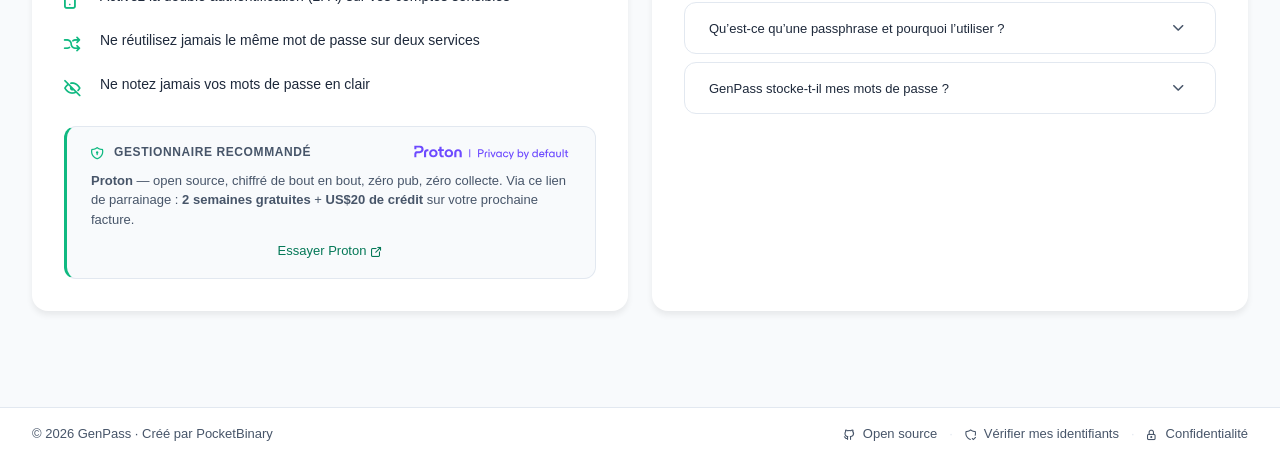
==== commit 666a92d3: "Audit:" ====
--- a/index.html
+++ b/index.html
@@ -26,7 +26,7 @@
     <meta name="twitter:image" content="https://genpass.fr/assets/og-image.png">
     <!-- Content Security Policy -->
     <meta http-equiv="Content-Security-Policy"
-        content="default-src 'none'; script-src 'self' 'sha256-6jDNrURdjtoQyjmu7ntGLuxxFj0U+g9ac9C7eOa+Yo8='; style-src 'self'; img-src 'self'; font-src 'self'; connect-src 'self'; manifest-src 'self'">
+        content="default-src 'none'; script-src 'self'; style-src 'self'; img-src 'self'; font-src 'self'; connect-src 'self'; manifest-src 'self'">
     <!-- PWA -->
     <link rel="manifest" href="manifest.json">
     <meta name="theme-color" content="#1E293B">
@@ -40,6 +40,7 @@
     <link rel="preload" href="fonts/tabler-icons.subset.woff2" as="font" type="font/woff2" crossorigin>
     <!-- Modulepreload : tous les modules JS chargés en parallèle dès le parsing du head -->
     <link rel="modulepreload" href="js/app.js">
+    <link rel="modulepreload" href="js/theme.js">
     <link rel="modulepreload" href="js/ui.js">
     <link rel="modulepreload" href="js/utils.js">
     <link rel="modulepreload" href="js/state.js">
@@ -83,10 +84,10 @@
     <!-- Header -->
     <header class="site-header">
         <div class="header-inner">
-            <div class="header-brand">
-                <img src="assets/logo.svg" class="brand-logo" alt="GenPass" width="32" height="32" loading="eager">
+            <a href="/" class="header-brand" aria-label="GenPass — Retour à l'accueil">
+                <img src="assets/logo.svg" class="brand-logo" alt="" width="32" height="32" loading="eager">
                 <span class="brand-name">GenPass</span>
-            </div>
+            </a>
             <p class="header-tagline">Générez des mots de passe forts — 100&nbsp;% local, zéro collecte de données</p>
             <button class="theme-toggle" id="themeToggle" aria-label="Changer le thème">
                 <i class="ti ti-moon theme-icon moon-icon" aria-hidden="true"></i>
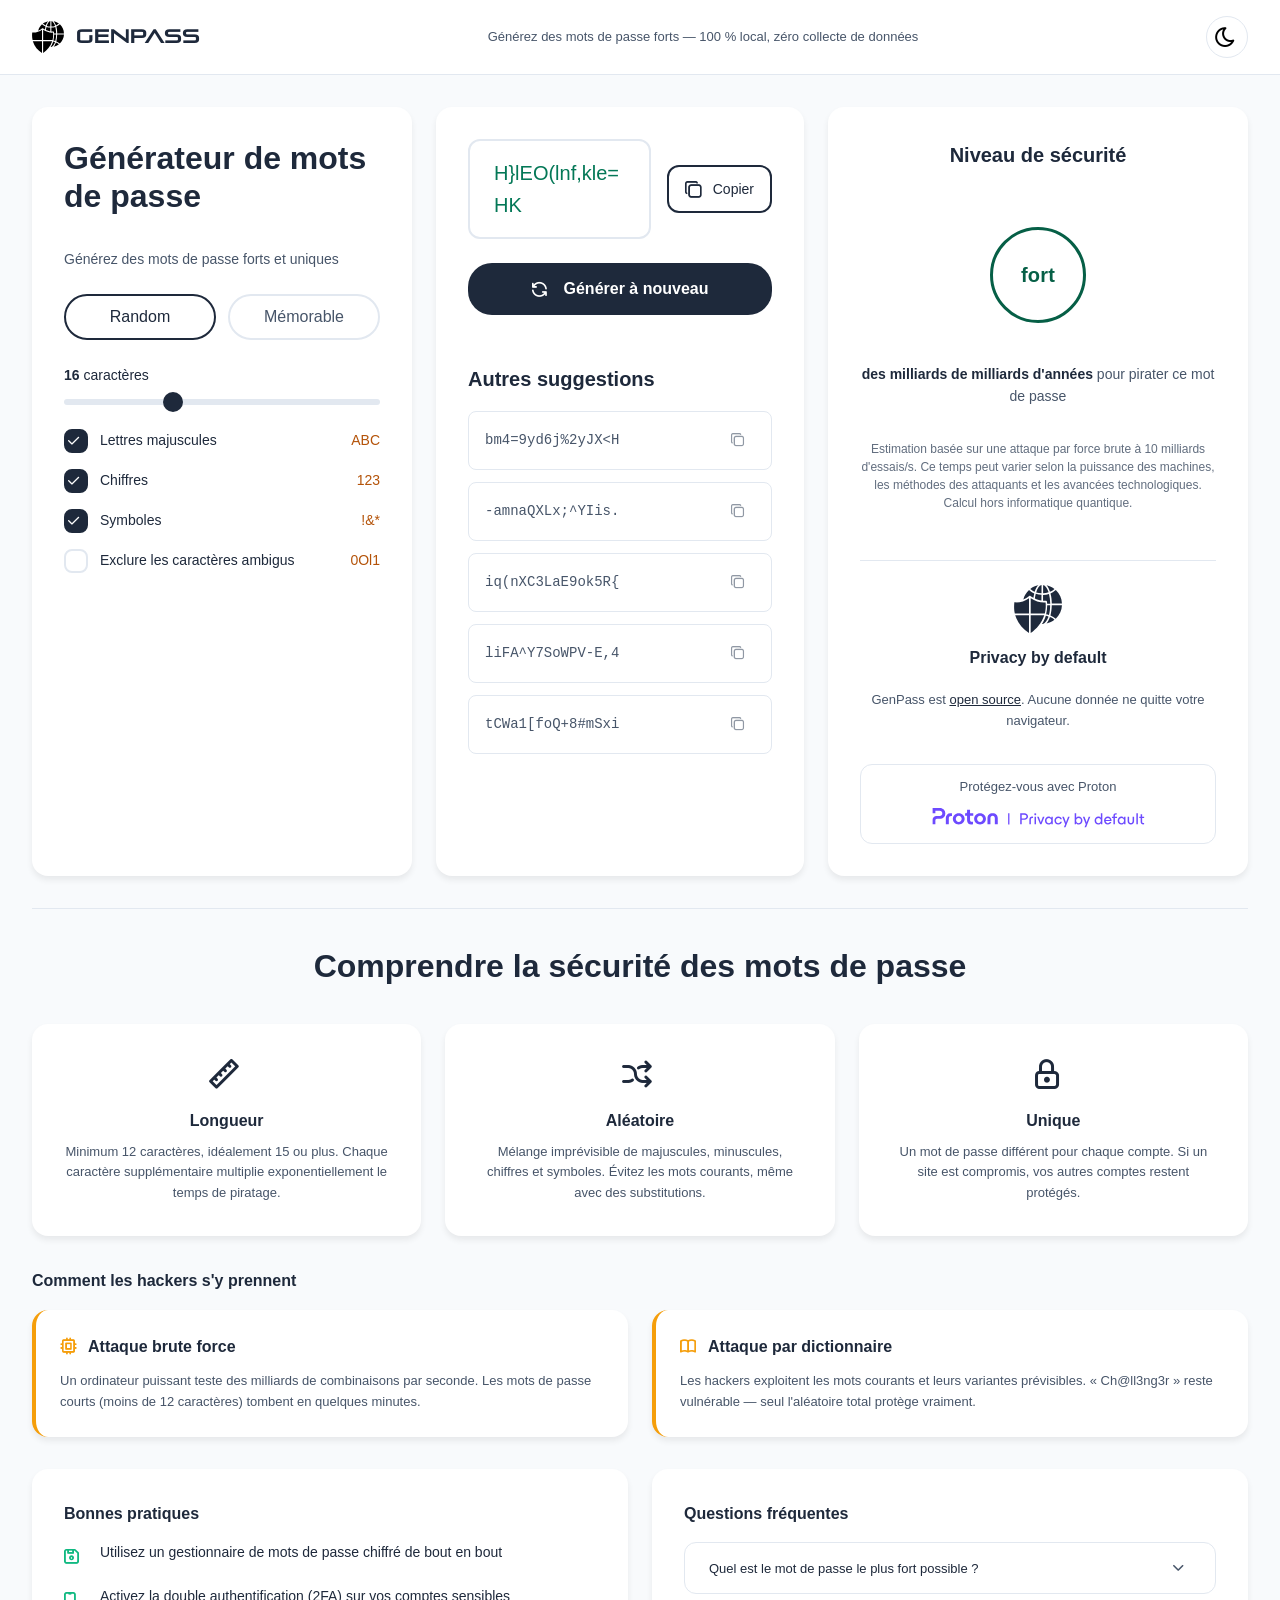
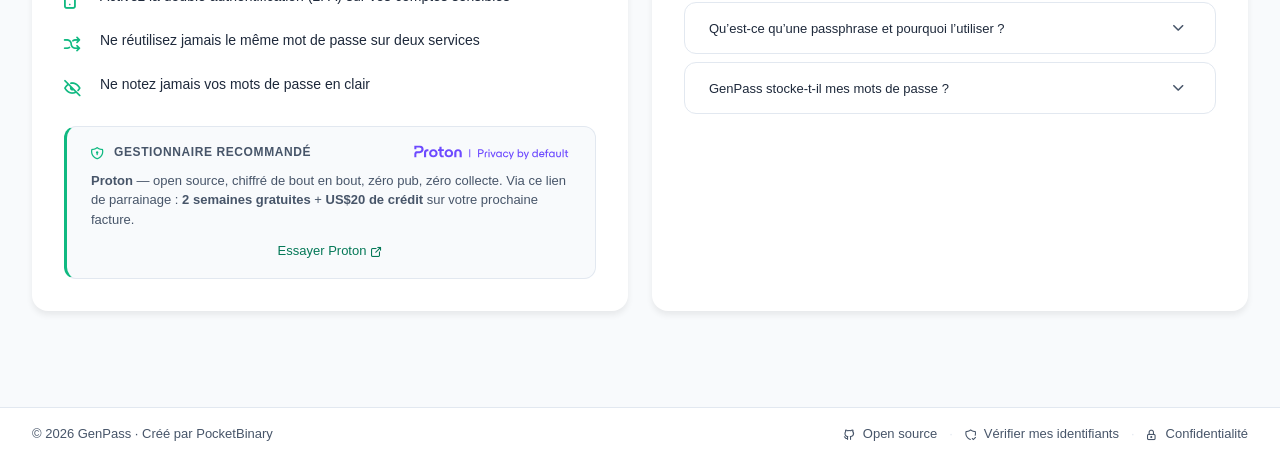
==== commit a230e222: "Audit : Utiliser des durées de mise en cache efficaces Économies estimées : 54 Kio, style.css optimi" ====
--- a/index.html
+++ b/index.html
@@ -26,7 +26,7 @@
     <meta name="twitter:image" content="https://genpass.fr/assets/og-image.png">
     <!-- Content Security Policy -->
     <meta http-equiv="Content-Security-Policy"
-        content="default-src 'none'; script-src 'self'; style-src 'self'; img-src 'self'; font-src 'self'; connect-src 'self'; manifest-src 'self'">
+        content="default-src 'none'; script-src 'self'; style-src 'self' 'sha256-gZEMXY+Ti3OKkXIjVT8OJNDdq4gwC88ZYDD8nzXsb4E='; img-src 'self'; font-src 'self'; connect-src 'self'; manifest-src 'self'">
     <!-- PWA -->
     <link rel="manifest" href="manifest.json">
     <meta name="theme-color" content="#1E293B">
@@ -62,9 +62,36 @@
         "inLanguage": "fr"
     }
     </script>
-    <!-- Styles critiques (above-the-fold) : bloquants mais minuscules -->
+    <!-- Styles critiques (above-the-fold) : inlinés pour éliminer la requête bloquante -->
     <link rel="stylesheet" href="css/tabler-icons.min.css">
-    <link rel="stylesheet" href="css/critical.css">
+    <style>@font-face{font-family:'Pirulen';src:url('../fonts/PirulenRg.woff2') format('woff2');font-weight:400;font-display:swap}
+
+:root{--color-primary:#1E293B;--color-primary-hover:#0F172A;--color-success:#10B981;--color-warning:#F59E0B;--color-bg-main:#F8FAFC;--color-bg-card:#FFFFFF;--color-text-primary:#1E293B;--color-text-secondary:#475569;--color-border:#E2E8F0;--color-border-active:#10B981;--font-family:-apple-system,BlinkMacSystemFont,'Segoe UI','Roboto','Helvetica','Arial',sans-serif;--font-size-xl:32px;--font-size-lg:20px;--font-size-md:16px;--font-size-base:14px;--font-size-sm:13px;--font-size-xs:12px;--font-weight-bold:700;--font-weight-semibold:600;--font-weight-medium:500;--font-weight-regular:400;--spacing-xs:8px;--spacing-sm:12px;--spacing-md:16px;--spacing-lg:24px;--spacing-xl:32px;--radius-sm:8px;--radius-md:12px;--radius-lg:16px;--radius-xl:24px;--radius-full:9999px;--shadow-sm:0 1px 2px rgba(0,0,0,0.05);--shadow-md:0 4px 6px rgba(0,0,0,0.07);--shadow-lg:0 10px 15px rgba(0,0,0,0.1)}
+
+[data-theme="dark"]{--color-primary:#E2E8F0;--color-primary-hover:#F1F5F9;--color-success:#34D399;--color-warning:#FBBF24;--color-bg-main:#0F172A;--color-bg-card:#1E293B;--color-text-primary:#F1F5F9;--color-text-secondary:#CBD5E1;--color-border:#334155;--color-border-active:#34D399;--shadow-sm:0 1px 2px rgba(0,0,0,0.3);--shadow-md:0 4px 6px rgba(0,0,0,0.4);--shadow-lg:0 10px 15px rgba(0,0,0,0.5)}
+
+*{margin:0;padding:0;box-sizing:border-box}
+
+.hidden{display:none!important}
+
+body{font-family:var(--font-family);background-color:var(--color-bg-main);color:var(--color-text-primary);line-height:1.6;padding:0}
+
+.site-header{background:var(--color-bg-card);border-bottom:1px solid var(--color-border);padding:var(--spacing-md) var(--spacing-xl);position:sticky;top:0;z-index:100}
+
+.header-inner{max-width:1400px;margin:0 auto;display:flex;align-items:center;justify-content:space-between;gap:var(--spacing-lg)}
+
+.header-brand{display:flex;align-items:center;gap:var(--spacing-sm);flex-shrink:0;text-decoration:none;color:inherit}
+
+.brand-logo{height:32px;width:auto;display:block;flex-shrink:0;filter:brightness(0)}
+
+[data-theme="dark"] .brand-logo{filter:brightness(0) invert(1)}
+
+.brand-name{font-family:'Pirulen','Orbitron',var(--font-family);font-size:18px;font-weight:700;color:var(--color-text-primary);letter-spacing:1px}
+
+.header-tagline{font-size:var(--font-size-sm);color:var(--color-text-secondary);text-align:center;flex:1}
+
+.site-main{padding:var(--spacing-xl)}
+</style>
     <!-- Préchargement de style.css : téléchargé en parallèle, appliqué en bas de <body> -->
     <link rel="preload" href="css/style.css" as="style">
     <link rel="icon" type="image/svg+xml" href="assets/favicon.svg">
--- a/css/style.css
+++ b/css/style.css
@@ -1,13 +1,9 @@
-/* ===== Police personnalisée ===== */
-/* Pirulen : police monospace stylisée pour le nom de la marque */
 @font-face {
     font-family: 'Pirulen';
     src: url('../fonts/PirulenRg.woff2') format('woff2');
     font-weight: 400;
-    font-display: swap; /* Évite le FOIT (flash of invisible text) */
-}
-
-/* Tabler Icons : uniquement woff2 (le plus léger) avec swap */
+    font-display: swap; 
+}
 @font-face {
     font-family: 'Tabler Icons';
     src: url('../fonts/tabler-icons.subset.woff2') format('woff2');
@@ -15,23 +11,17 @@
     font-style: normal;
     font-display: swap;
 }
-
-/* ===== Tokens de design (variables CSS) ===== */
-/* Palette : gris slate + vert emerald → sobre, orienté outil de sécurité */
 :root {
-    /* Couleurs thème clair */
-    --color-primary: #1E293B;           /* Slate-800 : texte/boutons primaires */
-    --color-primary-hover: #0F172A;     /* Slate-900 : hover */
-    --color-success: #10B981;           /* Emerald-500 : accents, succès, force */
-    --color-warning: #F59E0B;           /* Amber-500 : avertissements */
-    --color-bg-main: #F8FAFC;           /* Slate-50 : fond de page */
-    --color-bg-card: #FFFFFF;           /* Fond des cartes */
-    --color-text-primary: #1E293B;      /* Texte principal */
-    --color-text-secondary: #475569;    /* Slate-600 : texte secondaire (contraste amélioré) */
-    --color-border: #E2E8F0;            /* Slate-200 : bordures */
-    --color-border-active: #10B981;     /* Bordure active / focus */
-
-    /* Typographie */
+    --color-primary: #1E293B;           
+    --color-primary-hover: #0F172A;     
+    --color-success: #10B981;           
+    --color-warning: #F59E0B;           
+    --color-bg-main: #F8FAFC;           
+    --color-bg-card: #FFFFFF;           
+    --color-text-primary: #1E293B;      
+    --color-text-secondary: #475569;    
+    --color-border: #E2E8F0;            
+    --color-border-active: #10B981;     
     --font-family: -apple-system, BlinkMacSystemFont, 'Segoe UI', 'Roboto', 'Helvetica', 'Arial', sans-serif;
     --font-size-xl: 32px;
     --font-size-lg: 20px;
@@ -43,55 +33,40 @@
     --font-weight-semibold: 600;
     --font-weight-medium: 500;
     --font-weight-regular: 400;
-
-    /* Espacements */
     --spacing-xs: 8px;
     --spacing-sm: 12px;
     --spacing-md: 16px;
     --spacing-lg: 24px;
     --spacing-xl: 32px;
-
-    /* Rayons de bordure */
     --radius-sm: 8px;
     --radius-md: 12px;
     --radius-lg: 16px;
     --radius-xl: 24px;
     --radius-full: 9999px;
-
-    /* Ombres */
     --shadow-sm: 0 1px 2px rgba(0, 0, 0, 0.05);
     --shadow-md: 0 4px 6px rgba(0, 0, 0, 0.07);
     --shadow-lg: 0 10px 15px rgba(0, 0, 0, 0.1);
 }
-
-/* ===== Thème sombre ===== */
-/* Surcharge les tokens avec la palette dark (Slate-900 / Slate-800) */
 [data-theme="dark"] {
-    --color-primary: #E2E8F0;           /* Slate clair → contraste élevé sur fond sombre */
+    --color-primary: #E2E8F0;           
     --color-primary-hover: #F1F5F9;
-    --color-success: #34D399;           /* Emerald plus lumineux pour le dark */
-    --color-warning: #FBBF24;           /* Amber plus lumineux */
-    --color-bg-main: #0F172A;           /* Slate-900 */
-    --color-bg-card: #1E293B;           /* Slate-800 */
+    --color-success: #34D399;           
+    --color-warning: #FBBF24;           
+    --color-bg-main: #0F172A;           
+    --color-bg-card: #1E293B;           
     --color-text-primary: #F1F5F9;
-    --color-text-secondary: #CBD5E1;    /* Slate-300 (contraste amélioré) */
-    --color-border: #334155;            /* Slate-700 */
+    --color-text-secondary: #CBD5E1;    
+    --color-border: #334155;            
     --color-border-active: #34D399;
-
-    /* Ombres plus marquées sur fond sombre */
     --shadow-sm: 0 1px 2px rgba(0, 0, 0, 0.3);
     --shadow-md: 0 4px 6px rgba(0, 0, 0, 0.4);
     --shadow-lg: 0 10px 15px rgba(0, 0, 0, 0.5);
 }
-
-/* ===== Reset & Base ===== */
 * {
     margin: 0;
     padding: 0;
     box-sizing: border-box;
 }
-
-/* Noscript fallback */
 .noscript-warning {
     text-align: center;
     padding: 2rem;
@@ -99,37 +74,25 @@
     background: #FEF3C7;
     color: #92400E;
 }
-
-/* Classe utilitaire : masquer un élément sans inline style (compatible CSP) */
 .hidden {
     display: none !important;
 }
-
-/* Focus visible : anneau de focus uniquement pour la navigation clavier (pas au clic souris) */
-/* Conforme WCAG 2.1 critère 2.4.7 - Focus Visible */
 :focus-visible {
     outline: 2px solid var(--color-success);
     outline-offset: 3px;
     border-radius: 4px;
 }
-
-/* Supprimer l'outline natif quand on utilise :focus-visible */
 :focus:not(:focus-visible) {
     outline: none;
 }
-
 body {
     font-family: var(--font-family);
     background-color: var(--color-bg-main);
     color: var(--color-text-primary);
     line-height: 1.6;
     padding: 0;
-    /* Transition douce lors du changement de thème */
     transition: background-color 0.3s ease, color 0.3s ease;
 }
-
-/* ===== Header ===== */
-/* Header sticky avec séparateur bas de bordure */
 .site-header {
     background: var(--color-bg-card);
     border-bottom: 1px solid var(--color-border);
@@ -137,10 +100,8 @@
     transition: background-color 0.3s ease, border-color 0.3s ease;
     position: sticky;
     top: 0;
-    z-index: 100; /* Au-dessus du contenu principal */
-}
-
-/* Conteneur centré du header : logo | tagline | toggle */
+    z-index: 100; 
+}
 .header-inner {
     max-width: 1400px;
     margin: 0 auto;
@@ -149,32 +110,25 @@
     justify-content: space-between;
     gap: var(--spacing-lg);
 }
-
-/* Groupe logo + nom de marque */
 .header-brand {
     display: flex;
     align-items: center;
     gap: var(--spacing-sm);
-    flex-shrink: 0; /* Ne rétrécit pas sur petits écrans */
+    flex-shrink: 0; 
     text-decoration: none;
     color: inherit;
 }
-
-/* Logo SVG adapté au thème via filter CSS */
 .brand-logo {
     height: 32px;
     width: auto;
     display: block;
     flex-shrink: 0;
-    filter: brightness(0);           /* Noir en thème clair */
+    filter: brightness(0);           
     transition: filter 0.3s ease;
 }
-
 [data-theme="dark"] .brand-logo {
-    filter: brightness(0) invert(1); /* Blanc en thème sombre */
-}
-
-/* Nom "GenPass" en police Pirulen */
+    filter: brightness(0) invert(1); 
+}
 .brand-name {
     font-family: 'Pirulen', 'Orbitron', var(--font-family);
     font-size: 18px;
@@ -182,21 +136,15 @@
     color: var(--color-text-primary);
     letter-spacing: 1px;
 }
-
-/* Tagline centrale : masquée sur mobile */
 .header-tagline {
     font-size: var(--font-size-sm);
     color: var(--color-text-secondary);
     text-align: center;
-    flex: 1; /* Occupe l'espace disponible entre brand et toggle */
-}
-
-/* ===== Contenu principal ===== */
+    flex: 1; 
+}
 .site-main {
     padding: var(--spacing-xl);
 }
-
-/* ===== Footer ===== */
 .site-footer {
     background: var(--color-bg-card);
     border-top: 1px solid var(--color-border);
@@ -204,7 +152,6 @@
     margin-top: var(--spacing-xl);
     transition: background-color 0.3s ease, border-color 0.3s ease;
 }
-
 .footer-inner {
     max-width: 1400px;
     margin: 0 auto;
@@ -213,18 +160,15 @@
     justify-content: space-between;
     gap: var(--spacing-lg);
 }
-
 .footer-copy {
     font-size: var(--font-size-sm);
     color: var(--color-text-secondary);
 }
-
 .footer-links {
     display: flex;
     align-items: center;
     gap: var(--spacing-sm);
 }
-
 .footer-link {
     display: flex;
     align-items: center;
@@ -234,18 +178,13 @@
     text-decoration: none;
     transition: color 0.2s ease;
 }
-
 .footer-link:hover {
     color: var(--color-success);
 }
-
-/* Séparateur visuel entre les liens du footer */
 .footer-sep {
     color: var(--color-border);
     font-size: var(--font-size-sm);
 }
-
-/* ===== Typographie ===== */
 .heading-primary {
     font-size: var(--font-size-xl);
     font-weight: var(--font-weight-bold);
@@ -253,48 +192,37 @@
     margin-bottom: var(--spacing-xs);
     line-height: 1.2;
 }
-
 .heading-secondary {
     font-size: var(--font-size-lg);
     font-weight: var(--font-weight-semibold);
     color: var(--color-text-primary);
     margin-bottom: var(--spacing-md);
 }
-
 .heading-tertiary {
     font-size: var(--font-size-md);
     font-weight: var(--font-weight-semibold);
     color: var(--color-text-primary);
     margin-bottom: var(--spacing-xs);
 }
-
 .text-secondary {
     color: var(--color-text-secondary);
     font-size: var(--font-size-base);
 }
-
 .text-small {
     font-size: var(--font-size-sm);
     color: var(--color-text-secondary);
 }
-
 .text-center {
     text-align: center;
 }
-
-/* Lien textuel inline */
 .link {
     color: var(--color-primary);
     text-decoration: underline;
     cursor: pointer;
 }
-
 .link:hover {
     color: var(--color-primary-hover);
 }
-
-/* ===== Mise en page principale ===== */
-/* Grille 3 colonnes : paramètres | mot de passe | sécurité */
 .container {
     max-width: 1400px;
     margin: 0 auto;
@@ -302,13 +230,9 @@
     grid-template-columns: 380px 1fr 420px;
     gap: var(--spacing-lg);
 }
-
-/* Modificateur pour conteneur simple colonne */
 .container-block {
     display: block;
 }
-
-/* Carte générique */
 .card {
     background: var(--color-bg-card);
     border-radius: var(--radius-lg);
@@ -316,20 +240,15 @@
     box-shadow: var(--shadow-md);
     transition: background-color 0.3s ease, box-shadow 0.3s ease;
 }
-
-/* ===== Carte des paramètres (colonne gauche) ===== */
 .settings-card {
     display: flex;
     flex-direction: column;
     gap: var(--spacing-lg);
 }
-
-/* Boutons de bascule Random / Mémorable */
 .toggle-group {
     display: flex;
     gap: var(--spacing-sm);
 }
-
 .toggle-btn {
     flex: 1;
     padding: var(--spacing-sm) var(--spacing-lg);
@@ -342,35 +261,26 @@
     cursor: pointer;
     transition: all 0.2s ease;
 }
-
 .toggle-btn:hover {
     border-color: var(--color-primary);
 }
-
-/* Bouton actif : bordure + texte colorés */
 .toggle-btn.active {
     border-color: var(--color-primary);
     background: transparent;
     color: var(--color-primary);
 }
-
-/* Curseur de longueur */
 .slider-container {
     display: flex;
     flex-direction: column;
     gap: var(--spacing-sm);
 }
-
 .slider-label {
     font-size: var(--font-size-base);
     color: var(--color-text-primary);
 }
-
 #lengthValue {
     font-weight: var(--font-weight-semibold);
 }
-
-/* Style natif du range input retiré, remplacé par du CSS */
 .slider {
     width: 100%;
     height: 6px;
@@ -380,7 +290,6 @@
     -webkit-appearance: none;
     appearance: none;
 }
-
 .slider::-webkit-slider-thumb {
     -webkit-appearance: none;
     appearance: none;
@@ -390,7 +299,6 @@
     background: var(--color-primary);
     cursor: pointer;
 }
-
 .slider::-moz-range-thumb {
     width: 20px;
     height: 20px;
@@ -399,26 +307,20 @@
     cursor: pointer;
     border: none;
 }
-
-/* Groupe de cases à cocher (majuscules / chiffres / symboles) */
 .checkbox-group {
     display: flex;
     flex-direction: column;
     gap: var(--spacing-md);
 }
-
 .checkbox-item {
     display: flex;
     align-items: center;
     gap: var(--spacing-sm);
     cursor: pointer;
 }
-
-/* La case native est masquée — remplacée par .checkbox-custom */
 .checkbox-item input[type="checkbox"] {
     display: none;
 }
-
 .checkbox-custom {
     width: 24px;
     height: 24px;
@@ -430,14 +332,10 @@
     background: transparent;
     transition: all 0.2s ease;
 }
-
-/* Case cochée : fond coloré avec --color-primary */
 .checkbox-item input[type="checkbox"]:checked + .checkbox-custom {
     background: var(--color-primary);
     border-color: var(--color-primary);
 }
-
-/* Icône check dans la case personnalisée */
 .check-icon {
     font-size: 16px;
     color: white;
@@ -445,38 +343,30 @@
     transition: opacity 0.2s ease;
     line-height: 1;
 }
-
 .checkbox-item input[type="checkbox"]:checked + .checkbox-custom .check-icon {
     opacity: 1;
 }
-
 .checkbox-label {
     flex: 1;
     font-size: var(--font-size-base);
     color: var(--color-text-primary);
 }
-
-/* Exemple de caractères (ABC, 123, !&*) en couleur warning - contraste amélioré */
 .checkbox-example {
     font-size: var(--font-size-base);
     font-weight: var(--font-weight-medium);
-    color: #B45309; /* Amber-700 : contraste amélioré WCAG AA sur fond clair */
-}
-
-/* Option séparateur (mode mémorable) */
+    color: #B45309; 
+}
 .separator-option {
     display: flex;
     align-items: center;
     gap: var(--spacing-sm);
-    padding-left: 36px; /* Aligné avec les labels des checkboxes (24px box + 12px gap) */
-}
-
+    padding-left: 36px; 
+}
 .separator-label {
     font-size: var(--font-size-base);
-    color: var(--color-text-primary); /* Contraste amélioré pour WCAG AA */
+    color: var(--color-text-primary); 
     white-space: nowrap;
 }
-
 .separator-select {
     flex: 1;
     max-width: 200px;
@@ -495,17 +385,13 @@
     background-position: right 10px center;
     padding-right: 28px;
 }
-
 .separator-select:hover {
     border-color: var(--color-text-secondary);
 }
-
 .separator-select:focus {
     border-color: var(--color-border-active);
     outline: none;
 }
-
-/* Sous-toggle mode mémorable : Mots aléatoires / Phrase connue */
 .mem-mode-group {
     display: flex;
     gap: var(--spacing-xs);
@@ -513,7 +399,6 @@
     background: var(--color-border);
     border-radius: var(--radius-lg);
 }
-
 .mem-mode-btn {
     flex: 1;
     padding: 6px var(--spacing-md);
@@ -526,18 +411,14 @@
     cursor: pointer;
     transition: all 0.2s ease;
 }
-
 .mem-mode-btn:hover {
     color: var(--color-text-primary);
 }
-
 .mem-mode-btn.active {
     background: var(--color-bg-card);
     color: var(--color-primary);
     box-shadow: 0 1px 3px rgba(0, 0, 0, 0.1);
 }
-
-/* Indice citation (phrase source) */
 .citation-hint {
     display: flex;
     align-items: flex-start;
@@ -547,14 +428,12 @@
     border-radius: var(--radius-md);
     border-left: 3px solid var(--color-primary);
 }
-
 .citation-hint-icon {
     font-size: 18px;
     color: var(--color-primary);
     flex-shrink: 0;
     margin-top: 2px;
 }
-
 .citation-hint-text {
     display: flex;
     flex-direction: column;
@@ -564,29 +443,22 @@
     line-height: 1.4;
     font-style: italic;
 }
-
 .citation-author {
     font-style: normal;
     font-weight: var(--font-weight-medium);
     color: var(--color-text-primary);
     font-size: var(--font-size-xs, 0.75rem);
 }
-
-/* ===== Carte du mot de passe (colonne centrale) ===== */
 .password-card {
     display: flex;
     flex-direction: column;
     gap: var(--spacing-lg);
 }
-
-/* Conteneur : champ mot de passe + bouton copier côte à côte */
 .password-display-container {
     display: flex;
     align-items: center;
     gap: var(--spacing-md);
 }
-
-/* Zone d'affichage du mot de passe généré */
 .password-display {
     flex: 1;
     padding: var(--spacing-md) var(--spacing-lg);
@@ -594,16 +466,12 @@
     border-radius: var(--radius-md);
     background: var(--color-bg-card);
 }
-
-/* Texte du mot de passe : police monospace, couleur accent */
 .password-text {
     font-size: var(--font-size-lg);
     font-weight: var(--font-weight-medium);
-    color: #047857; /* Emerald-700 : contraste WCAG AA (4.5:1) sur fond clair */
-    word-break: break-all; /* Évite le débordement horizontal */
-}
-
-/* Bouton avec icône + label (ex: "Copier") */
+    color: #047857; 
+    word-break: break-all; 
+}
 .btn-icon {
     display: flex;
     align-items: center;
@@ -618,17 +486,13 @@
     cursor: pointer;
     transition: all 0.2s ease;
 }
-
 .btn-icon:hover {
     background: var(--color-primary);
     color: white;
 }
-
 .btn-icon:hover .icon {
     color: white;
 }
-
-/* Bouton d'action principal (plein) */
 .btn-primary {
     display: flex;
     align-items: center;
@@ -644,34 +508,25 @@
     cursor: pointer;
     transition: all 0.2s ease;
 }
-
 .btn-primary:hover {
     background: var(--color-primary-hover);
 }
-
 .btn-primary .icon {
     font-size: 20px;
     line-height: 1;
 }
-
-/* Taille standard des icônes Tabler */
 .icon {
     font-size: 20px;
     line-height: 1;
 }
-
-/* ===== Liste des suggestions (autres mots de passe) ===== */
 .other-passwords {
     margin-top: var(--spacing-lg);
 }
-
 .password-list {
     display: flex;
     flex-direction: column;
     gap: var(--spacing-sm);
 }
-
-/* Ligne d'une suggestion : texte + bouton copier */
 .password-item {
     display: flex;
     align-items: center;
@@ -681,15 +536,11 @@
     border-radius: var(--radius-sm);
     background: var(--color-bg-card);
 }
-
-/* Texte monospace pour les suggestions */
 .password-text-small {
     font-size: var(--font-size-base);
     color: var(--color-text-secondary);
     font-family: 'Courier New', monospace;
 }
-
-/* Petit bouton copier (icône seule) */
 .btn-icon-small {
     background: transparent;
     border: none;
@@ -698,18 +549,14 @@
     opacity: 0.6;
     transition: opacity 0.2s ease;
 }
-
 .btn-icon-small:hover {
     opacity: 1;
 }
-
 .icon-small {
     font-size: 16px;
     line-height: 1;
     color: var(--color-text-secondary);
 }
-
-/* ===== Carte sécurité (colonne droite) ===== */
 .security-card {
     display: flex;
     flex-direction: column;
@@ -717,17 +564,12 @@
     align-items: center;
     text-align: center;
 }
-
-/* Jauge SVG demi-cercle */
-/* Badge de niveau de force */
 .security-visual {
     display: flex;
     align-items: center;
     justify-content: center;
     margin: var(--spacing-md) 0;
 }
-
-/* Badge circulaire coloré — fort / moyen / faible */
 .security-strength-label {
     display: inline-flex;
     align-items: center;
@@ -738,20 +580,17 @@
     border: 3px solid currentColor;
     font-size: 1.25rem;
     font-weight: var(--font-weight-bold);
-    color: #065F46; /* Emerald-800 : contraste WCAG AA (4.5:1) sur fond clair */
+    color: #065F46; 
     letter-spacing: 0.01em;
 }
-
 .security-info {
     font-size: var(--font-size-base);
     color: var(--color-text-secondary);
 }
-
 .security-info strong {
     color: var(--color-text-primary);
     font-weight: var(--font-weight-semibold);
 }
-
 .security-disclaimer {
     font-size: var(--font-size-xs);
     color: var(--color-text-secondary);
@@ -759,8 +598,6 @@
     line-height: 1.5;
     margin-top: var(--spacing-xs);
 }
-
-/* Bloc "Privacy by default" */
 .app-info {
     width: 100%;
     display: flex;
@@ -768,7 +605,6 @@
     gap: var(--spacing-xl);
     margin-top: var(--spacing-lg);
 }
-
 .privacy-section {
     display: flex;
     flex-direction: column;
@@ -777,19 +613,13 @@
     padding-top: var(--spacing-lg);
     border-top: 1px solid var(--color-border);
 }
-
-/* Grande icône bouclier de la section privacy */
 .privacy-icon {
     width: 48px;
     height: 48px;
 }
-
 [data-theme="dark"] .privacy-icon {
     filter: invert(1) brightness(1.8);
 }
-
-/* ===== CTA Proton Pass (security-card) ===== */
-/* Bouton pleine largeur sobre — second point de contact parrainage */
 .proton-cta {
     display: flex;
     flex-direction: column;
@@ -807,23 +637,17 @@
     text-decoration: none;
     transition: all 0.2s ease;
 }
-
 .proton-cta:hover {
     border-color: var(--color-success);
     color: var(--color-success);
     background: transparent;
 }
-
-/* Tagline Proton dans le bouton CTA */
 .proton-cta-logo {
     height: auto;
     width: 220px;
     display: block;
     flex-shrink: 0;
 }
-
-/* ===== Bouton retour en haut ===== */
-/* Apparaît quand l'utilisateur a scrollé > 300px */
 .scroll-top {
     position: fixed;
     right: var(--spacing-lg);
@@ -846,29 +670,21 @@
     transition: opacity 0.25s ease, transform 0.25s ease, visibility 0.25s, background-color 0.2s;
     z-index: 50;
 }
-
-/* Classe ajoutée par JS quand l'utilisateur scroll */
 .scroll-top.visible {
     opacity: 1;
     visibility: visible;
     transform: translateY(0);
 }
-
 .scroll-top:hover {
     background: var(--color-success);
     border-color: var(--color-success);
     color: #fff;
 }
-
-/* ===== Responsive ===== */
-/* En dessous de 1200px : grille passe en colonne unique */
 @media (max-width: 1200px) {
     .container {
         grid-template-columns: 1fr;
     }
 }
-
-/* Mobile : réduire les paddings, masquer le tagline, empiler le footer */
 @media (max-width: 768px) {
     .site-header,
     .site-main,
@@ -876,28 +692,21 @@
         padding-left: var(--spacing-md);
         padding-right: var(--spacing-md);
     }
-
     .header-tagline {
-        display: none; /* Trop long pour mobile */
+        display: none; 
     }
-
     .footer-inner {
         flex-direction: column;
         gap: var(--spacing-sm);
         text-align: center;
     }
-
     .card {
         padding: var(--spacing-lg);
     }
-
     .heading-primary {
         font-size: 24px;
     }
 }
-
-/* ===== Bouton toggle de thème ===== */
-/* Intégré dans le header (non fixe), avec icône lune/soleil animée */
 .theme-toggle {
     position: relative;
     width: 42px;
@@ -912,121 +721,79 @@
     transition: all 0.2s ease;
     flex-shrink: 0;
 }
-
 .theme-toggle:hover {
     background: var(--color-bg-main);
-    transform: rotate(20deg); /* Petit effet de rotation au survol */
-}
-
-/* Icônes positionnées en absolu l'une sur l'autre */
+    transform: rotate(20deg); 
+}
 .theme-icon {
     font-size: 24px;
     position: absolute;
     line-height: 1;
     transition: opacity 0.3s ease, transform 0.3s ease;
 }
-
-/* En thème clair : lune visible, soleil caché */
 .moon-icon {
     opacity: 1;
     transform: rotate(0deg);
 }
-
 .sun-icon {
     opacity: 0;
     transform: rotate(180deg);
 }
-
-/* En thème sombre : soleil visible, lune disparaît */
 [data-theme="dark"] .moon-icon {
     opacity: 0;
     transform: rotate(-180deg);
 }
-
-/* Couleur blanche pour les icônes sur fond sombre */
 [data-theme="dark"] .theme-icon {
     color: #F1F5F9;
 }
-
 [data-theme="dark"] .sun-icon {
     opacity: 1;
     transform: rotate(0deg);
 }
-
-/* ===== Corrections thème sombre ===== */
-/*
- * En dark mode, --color-primary vaut #E2E8F0 (très clair).
- * Les éléments avec fond --color-primary seraient quasi-blancs,
- * donc on surcharge explicitement avec les couleurs success/border adaptées.
- */
-
-/* Bouton "Générer à nouveau" : fond vert emerald en dark pour rester lisible */
 [data-theme="dark"] .btn-primary {
     background: var(--color-success);
-    color: #0F172A; /* Texte sombre sur fond vert */
-}
-
+    color: #0F172A; 
+}
 [data-theme="dark"] .btn-primary:hover {
     background: #10B981;
 }
-
-/* Bouton "Copier" : bordure et couleur adaptées au thème sombre */
 [data-theme="dark"] .btn-icon {
     border-color: var(--color-border);
     color: var(--color-text-primary);
 }
-
 [data-theme="dark"] .btn-icon:hover {
     background: var(--color-success);
     border-color: var(--color-success);
     color: #0F172A;
 }
-
 [data-theme="dark"] .btn-icon:hover .icon {
     color: #0F172A;
 }
-
-/* Cases à cocher : accent vert en dark */
 [data-theme="dark"] .checkbox-item input[type="checkbox"]:checked + .checkbox-custom {
     background: var(--color-success);
     border-color: var(--color-success);
 }
-
-/* Texte du mot de passe : emerald en dark */
 [data-theme="dark"] .password-text {
     color: var(--color-success);
 }
-
 [data-theme="dark"] .checkbox-example {
     color: var(--color-warning);
 }
-
-/* Fond légèrement différencié pour la zone de mot de passe en dark */
 [data-theme="dark"] .password-display {
     background: var(--color-bg-main);
 }
-
-/* Fond différencié pour les lignes de suggestion en dark */
 [data-theme="dark"] .password-item {
     background: var(--color-bg-main);
 }
-
-/* Fond du curseur en dark */
 [data-theme="dark"] .slider {
     background: var(--color-border);
 }
-
-/* Arc de fond de la jauge SVG en dark */
-
-/* ===== Section Guide Sécurité ===== */
-/* Section informative en bas de page */
 .security-guide {
     max-width: 1400px;
     margin: var(--spacing-xl) auto;
     padding-top: var(--spacing-xl);
     border-top: 1px solid var(--color-border);
 }
-
 .guide-title {
     font-size: var(--font-size-xl);
     font-weight: var(--font-weight-bold);
@@ -1034,15 +801,12 @@
     margin-bottom: var(--spacing-xl);
     text-align: center;
 }
-
-/* Grille des 3 piliers (longueur / aléatoire / unicité) */
 .pillars-grid {
     display: grid;
     grid-template-columns: repeat(3, 1fr);
     gap: var(--spacing-lg);
     margin-bottom: var(--spacing-xl);
 }
-
 .pillar-card {
     background: var(--color-bg-card);
     border-radius: var(--radius-lg);
@@ -1051,11 +815,9 @@
     text-align: center;
     transition: background-color 0.3s ease, box-shadow 0.3s ease;
 }
-
 .pillar-card:hover {
     box-shadow: var(--shadow-lg);
 }
-
 .pillar-icon {
     font-size: 36px;
     color: var(--color-primary);
@@ -1063,48 +825,39 @@
     display: block;
     line-height: 1;
 }
-
 .pillar-card h3 {
     font-size: var(--font-size-md);
     font-weight: var(--font-weight-semibold);
     color: var(--color-text-primary);
     margin-bottom: var(--spacing-xs);
 }
-
 .pillar-card p {
     font-size: var(--font-size-sm);
     color: var(--color-text-secondary);
     line-height: 1.6;
 }
-
-/* Méthodes d'attaque */
 .attacks-section {
     margin-bottom: var(--spacing-xl);
 }
-
 .section-subtitle {
     font-size: var(--font-size-md);
     font-weight: var(--font-weight-semibold);
     color: var(--color-text-primary);
     margin-bottom: var(--spacing-md);
 }
-
-/* Grille 2 colonnes : brute force | dictionnaire */
 .attacks-grid {
     display: grid;
     grid-template-columns: repeat(2, 1fr);
     gap: var(--spacing-lg);
 }
-
 .attack-card {
     background: var(--color-bg-card);
     border-radius: var(--radius-lg);
     padding: var(--spacing-lg);
     box-shadow: var(--shadow-md);
-    border-left: 4px solid var(--color-warning); /* Accentuation warning */
+    border-left: 4px solid var(--color-warning); 
     transition: background-color 0.3s ease;
 }
-
 .attack-header {
     display: flex;
     align-items: center;
@@ -1114,27 +867,21 @@
     font-size: var(--font-size-md);
     color: var(--color-text-primary);
 }
-
 .attack-icon {
     font-size: 20px;
     color: var(--color-warning);
     line-height: 1;
 }
-
 .attack-card p {
     font-size: var(--font-size-sm);
     color: var(--color-text-secondary);
     line-height: 1.6;
 }
-
-/* Grille bas : bonnes pratiques + FAQ côte à côte */
 .guide-bottom-grid {
     display: grid;
     grid-template-columns: 1fr 1fr;
     gap: var(--spacing-lg);
 }
-
-/* Section bonnes pratiques */
 .practices-section {
     background: var(--color-bg-card);
     border-radius: var(--radius-lg);
@@ -1142,7 +889,6 @@
     box-shadow: var(--shadow-md);
     transition: background-color 0.3s ease;
 }
-
 .practices-list {
     list-style: none;
     display: flex;
@@ -1150,7 +896,6 @@
     gap: var(--spacing-md);
     margin-top: var(--spacing-md);
 }
-
 .practice-item {
     display: flex;
     align-items: flex-start;
@@ -1159,28 +904,21 @@
     color: var(--color-text-primary);
     line-height: 1.5;
 }
-
-/* Icône à gauche de chaque bonne pratique */
 .practice-icon {
     font-size: 20px;
     color: var(--color-success);
     flex-shrink: 0;
     line-height: 1.4;
 }
-
-/* ===== Carte recommandation Proton Pass ===== */
-/* Placée sous la liste des bonnes pratiques — lien de parrainage discret mais visible */
 .proton-rec {
     margin-top: var(--spacing-lg);
     padding: var(--spacing-md) var(--spacing-lg);
     border: 1px solid var(--color-border);
-    border-left: 3px solid var(--color-success); /* Accentuation emerald à gauche */
+    border-left: 3px solid var(--color-success); 
     border-radius: var(--radius-md);
     background: var(--color-bg-main);
     transition: background-color 0.3s ease, border-color 0.3s ease;
 }
-
-/* En-tête : icône + label "Gestionnaire recommandé" */
 .proton-rec-header {
     display: flex;
     align-items: center;
@@ -1188,7 +926,6 @@
     gap: var(--spacing-xs);
     margin-bottom: var(--spacing-xs);
 }
-
 .proton-rec-logo {
     height: auto;
     width: 160px;
@@ -1196,14 +933,11 @@
     flex-shrink: 0;
     margin-left: auto;
 }
-
 .proton-rec-icon {
     font-size: 15px;
     color: var(--color-success);
     line-height: 1;
 }
-
-/* Label discret en petites majuscules */
 .proton-rec-label {
     font-size: var(--font-size-xs);
     font-weight: var(--font-weight-semibold);
@@ -1211,15 +945,12 @@
     letter-spacing: 0.6px;
     color: var(--color-text-secondary);
 }
-
 .proton-rec-text {
     font-size: var(--font-size-sm);
     color: var(--color-text-secondary);
     line-height: 1.5;
     margin-bottom: var(--spacing-sm);
 }
-
-/* Lien CTA sobre */
 .proton-rec-link {
     display: flex;
     align-items: center;
@@ -1227,22 +958,18 @@
     gap: 5px;
     font-size: var(--font-size-sm);
     font-weight: var(--font-weight-medium);
-    color: #047857; /* Emerald-700 : contraste WCAG AA (4.5:1) */
+    color: #047857; 
     text-decoration: none;
     transition: opacity 0.2s ease;
 }
-
 .proton-rec-link:hover {
     opacity: 0.8;
     text-decoration: underline;
 }
-
 .proton-rec-link .ti-arrow-right {
     font-size: 14px;
     line-height: 1;
 }
-
-/* FAQ accordéon */
 .faq-section {
     background: var(--color-bg-card);
     border-radius: var(--radius-lg);
@@ -1250,27 +977,21 @@
     box-shadow: var(--shadow-md);
     transition: background-color 0.3s ease;
 }
-
 .faq-list {
     display: flex;
     flex-direction: column;
     gap: var(--spacing-xs);
     margin-top: var(--spacing-md);
 }
-
 .faq-item {
     border: 1px solid var(--color-border);
     border-radius: var(--radius-md);
     overflow: hidden;
     transition: border-color 0.2s ease;
 }
-
-/* Bordure active sur l'item FAQ ouvert */
 .faq-item.open {
     border-color: var(--color-primary);
 }
-
-/* Bouton question : flex entre le texte et le chevron */
 .faq-question {
     width: 100%;
     display: flex;
@@ -1288,12 +1009,9 @@
     gap: var(--spacing-md);
     transition: background-color 0.2s ease;
 }
-
 .faq-question:hover {
     background: var(--color-bg-main);
 }
-
-/* Flèche accordéon : pivote à 180° quand l'item est ouvert */
 .faq-chevron {
     font-size: 18px;
     color: var(--color-text-secondary);
@@ -1301,46 +1019,34 @@
     line-height: 1;
     transition: transform 0.3s ease;
 }
-
 .faq-item.open .faq-chevron {
     transform: rotate(180deg);
 }
-
-/* Réponse masquée par défaut, révélée via max-height */
 .faq-answer {
     overflow: hidden;
     max-height: 0;
     transition: max-height 0.3s ease;
 }
-
 .faq-answer p {
     padding: 0 var(--spacing-lg) var(--spacing-md);
     font-size: var(--font-size-sm);
     color: var(--color-text-secondary);
     line-height: 1.7;
 }
-
-/* Hauteur maximale atteinte quand l'item est ouvert */
 .faq-item.open .faq-answer {
     max-height: 200px;
 }
-
-/* Responsive guide sécurité */
 @media (max-width: 1200px) {
     .pillars-grid {
         grid-template-columns: 1fr;
     }
-
     .attacks-grid {
         grid-template-columns: 1fr;
     }
-
     .guide-bottom-grid {
         grid-template-columns: 1fr;
     }
 }
-
-/* ===== Toast Notifications ===== */
 .toast-container {
     position: fixed;
     bottom: var(--spacing-xl);
@@ -1387,24 +1093,17 @@
 .toast-action:hover {
     background: var(--color-primary-hover);
 }
-
-
 .password-text {
     transition: opacity 0.15s ease;
 }
 .password-list {
     transition: opacity 0.15s ease;
 }
-
-
-/* Styles pour le lien actif dans le footer */
 .footer-link[aria-current="page"] {
     cursor: default;
     color: var(--color-text-secondary);
     pointer-events: none;
 }
-
-/* ===== Page de Confidentialité ===== */
 .privacy-content {
     max-width: 800px;
     margin: 0 auto;
--- a/css/style.css
+++ b/css/style.css
@@ -1,13 +1,9 @@
-/* ===== Police personnalisée ===== */
-/* Pirulen : police monospace stylisée pour le nom de la marque */
 @font-face {
     font-family: 'Pirulen';
     src: url('../fonts/PirulenRg.woff2') format('woff2');
     font-weight: 400;
-    font-display: swap; /* Évite le FOIT (flash of invisible text) */
-}
-
-/* Tabler Icons : uniquement woff2 (le plus léger) avec swap */
+    font-display: swap; 
+}
 @font-face {
     font-family: 'Tabler Icons';
     src: url('../fonts/tabler-icons.subset.woff2') format('woff2');
@@ -15,23 +11,17 @@
     font-style: normal;
     font-display: swap;
 }
-
-/* ===== Tokens de design (variables CSS) ===== */
-/* Palette : gris slate + vert emerald → sobre, orienté outil de sécurité */
 :root {
-    /* Couleurs thème clair */
-    --color-primary: #1E293B;           /* Slate-800 : texte/boutons primaires */
-    --color-primary-hover: #0F172A;     /* Slate-900 : hover */
-    --color-success: #10B981;           /* Emerald-500 : accents, succès, force */
-    --color-warning: #F59E0B;           /* Amber-500 : avertissements */
-    --color-bg-main: #F8FAFC;           /* Slate-50 : fond de page */
-    --color-bg-card: #FFFFFF;           /* Fond des cartes */
-    --color-text-primary: #1E293B;      /* Texte principal */
-    --color-text-secondary: #475569;    /* Slate-600 : texte secondaire (contraste amélioré) */
-    --color-border: #E2E8F0;            /* Slate-200 : bordures */
-    --color-border-active: #10B981;     /* Bordure active / focus */
-
-    /* Typographie */
+    --color-primary: #1E293B;           
+    --color-primary-hover: #0F172A;     
+    --color-success: #10B981;           
+    --color-warning: #F59E0B;           
+    --color-bg-main: #F8FAFC;           
+    --color-bg-card: #FFFFFF;           
+    --color-text-primary: #1E293B;      
+    --color-text-secondary: #475569;    
+    --color-border: #E2E8F0;            
+    --color-border-active: #10B981;     
     --font-family: -apple-system, BlinkMacSystemFont, 'Segoe UI', 'Roboto', 'Helvetica', 'Arial', sans-serif;
     --font-size-xl: 32px;
     --font-size-lg: 20px;
@@ -43,55 +33,40 @@
     --font-weight-semibold: 600;
     --font-weight-medium: 500;
     --font-weight-regular: 400;
-
-    /* Espacements */
     --spacing-xs: 8px;
     --spacing-sm: 12px;
     --spacing-md: 16px;
     --spacing-lg: 24px;
     --spacing-xl: 32px;
-
-    /* Rayons de bordure */
     --radius-sm: 8px;
     --radius-md: 12px;
     --radius-lg: 16px;
     --radius-xl: 24px;
     --radius-full: 9999px;
-
-    /* Ombres */
     --shadow-sm: 0 1px 2px rgba(0, 0, 0, 0.05);
     --shadow-md: 0 4px 6px rgba(0, 0, 0, 0.07);
     --shadow-lg: 0 10px 15px rgba(0, 0, 0, 0.1);
 }
-
-/* ===== Thème sombre ===== */
-/* Surcharge les tokens avec la palette dark (Slate-900 / Slate-800) */
 [data-theme="dark"] {
-    --color-primary: #E2E8F0;           /* Slate clair → contraste élevé sur fond sombre */
+    --color-primary: #E2E8F0;           
     --color-primary-hover: #F1F5F9;
-    --color-success: #34D399;           /* Emerald plus lumineux pour le dark */
-    --color-warning: #FBBF24;           /* Amber plus lumineux */
-    --color-bg-main: #0F172A;           /* Slate-900 */
-    --color-bg-card: #1E293B;           /* Slate-800 */
+    --color-success: #34D399;           
+    --color-warning: #FBBF24;           
+    --color-bg-main: #0F172A;           
+    --color-bg-card: #1E293B;           
     --color-text-primary: #F1F5F9;
-    --color-text-secondary: #CBD5E1;    /* Slate-300 (contraste amélioré) */
-    --color-border: #334155;            /* Slate-700 */
+    --color-text-secondary: #CBD5E1;    
+    --color-border: #334155;            
     --color-border-active: #34D399;
-
-    /* Ombres plus marquées sur fond sombre */
     --shadow-sm: 0 1px 2px rgba(0, 0, 0, 0.3);
     --shadow-md: 0 4px 6px rgba(0, 0, 0, 0.4);
     --shadow-lg: 0 10px 15px rgba(0, 0, 0, 0.5);
 }
-
-/* ===== Reset & Base ===== */
 * {
     margin: 0;
     padding: 0;
     box-sizing: border-box;
 }
-
-/* Noscript fallback */
 .noscript-warning {
     text-align: center;
     padding: 2rem;
@@ -99,37 +74,25 @@
     background: #FEF3C7;
     color: #92400E;
 }
-
-/* Classe utilitaire : masquer un élément sans inline style (compatible CSP) */
 .hidden {
     display: none !important;
 }
-
-/* Focus visible : anneau de focus uniquement pour la navigation clavier (pas au clic souris) */
-/* Conforme WCAG 2.1 critère 2.4.7 - Focus Visible */
 :focus-visible {
     outline: 2px solid var(--color-success);
     outline-offset: 3px;
     border-radius: 4px;
 }
-
-/* Supprimer l'outline natif quand on utilise :focus-visible */
 :focus:not(:focus-visible) {
     outline: none;
 }
-
 body {
     font-family: var(--font-family);
     background-color: var(--color-bg-main);
     color: var(--color-text-primary);
     line-height: 1.6;
     padding: 0;
-    /* Transition douce lors du changement de thème */
     transition: background-color 0.3s ease, color 0.3s ease;
 }
-
-/* ===== Header ===== */
-/* Header sticky avec séparateur bas de bordure */
 .site-header {
     background: var(--color-bg-card);
     border-bottom: 1px solid var(--color-border);
@@ -137,10 +100,8 @@
     transition: background-color 0.3s ease, border-color 0.3s ease;
     position: sticky;
     top: 0;
-    z-index: 100; /* Au-dessus du contenu principal */
-}
-
-/* Conteneur centré du header : logo | tagline | toggle */
+    z-index: 100; 
+}
 .header-inner {
     max-width: 1400px;
     margin: 0 auto;
@@ -149,32 +110,25 @@
     justify-content: space-between;
     gap: var(--spacing-lg);
 }
-
-/* Groupe logo + nom de marque */
 .header-brand {
     display: flex;
     align-items: center;
     gap: var(--spacing-sm);
-    flex-shrink: 0; /* Ne rétrécit pas sur petits écrans */
+    flex-shrink: 0; 
     text-decoration: none;
     color: inherit;
 }
-
-/* Logo SVG adapté au thème via filter CSS */
 .brand-logo {
     height: 32px;
     width: auto;
     display: block;
     flex-shrink: 0;
-    filter: brightness(0);           /* Noir en thème clair */
+    filter: brightness(0);           
     transition: filter 0.3s ease;
 }
-
 [data-theme="dark"] .brand-logo {
-    filter: brightness(0) invert(1); /* Blanc en thème sombre */
-}
-
-/* Nom "GenPass" en police Pirulen */
+    filter: brightness(0) invert(1); 
+}
 .brand-name {
     font-family: 'Pirulen', 'Orbitron', var(--font-family);
     font-size: 18px;
@@ -182,21 +136,15 @@
     color: var(--color-text-primary);
     letter-spacing: 1px;
 }
-
-/* Tagline centrale : masquée sur mobile */
 .header-tagline {
     font-size: var(--font-size-sm);
     color: var(--color-text-secondary);
     text-align: center;
-    flex: 1; /* Occupe l'espace disponible entre brand et toggle */
-}
-
-/* ===== Contenu principal ===== */
+    flex: 1; 
+}
 .site-main {
     padding: var(--spacing-xl);
 }
-
-/* ===== Footer ===== */
 .site-footer {
     background: var(--color-bg-card);
     border-top: 1px solid var(--color-border);
@@ -204,7 +152,6 @@
     margin-top: var(--spacing-xl);
     transition: background-color 0.3s ease, border-color 0.3s ease;
 }
-
 .footer-inner {
     max-width: 1400px;
     margin: 0 auto;
@@ -213,18 +160,15 @@
     justify-content: space-between;
     gap: var(--spacing-lg);
 }
-
 .footer-copy {
     font-size: var(--font-size-sm);
     color: var(--color-text-secondary);
 }
-
 .footer-links {
     display: flex;
     align-items: center;
     gap: var(--spacing-sm);
 }
-
 .footer-link {
     display: flex;
     align-items: center;
@@ -234,18 +178,13 @@
     text-decoration: none;
     transition: color 0.2s ease;
 }
-
 .footer-link:hover {
     color: var(--color-success);
 }
-
-/* Séparateur visuel entre les liens du footer */
 .footer-sep {
     color: var(--color-border);
     font-size: var(--font-size-sm);
 }
-
-/* ===== Typographie ===== */
 .heading-primary {
     font-size: var(--font-size-xl);
     font-weight: var(--font-weight-bold);
@@ -253,48 +192,37 @@
     margin-bottom: var(--spacing-xs);
     line-height: 1.2;
 }
-
 .heading-secondary {
     font-size: var(--font-size-lg);
     font-weight: var(--font-weight-semibold);
     color: var(--color-text-primary);
     margin-bottom: var(--spacing-md);
 }
-
 .heading-tertiary {
     font-size: var(--font-size-md);
     font-weight: var(--font-weight-semibold);
     color: var(--color-text-primary);
     margin-bottom: var(--spacing-xs);
 }
-
 .text-secondary {
     color: var(--color-text-secondary);
     font-size: var(--font-size-base);
 }
-
 .text-small {
     font-size: var(--font-size-sm);
     color: var(--color-text-secondary);
 }
-
 .text-center {
     text-align: center;
 }
-
-/* Lien textuel inline */
 .link {
     color: var(--color-primary);
     text-decoration: underline;
     cursor: pointer;
 }
-
 .link:hover {
     color: var(--color-primary-hover);
 }
-
-/* ===== Mise en page principale ===== */
-/* Grille 3 colonnes : paramètres | mot de passe | sécurité */
 .container {
     max-width: 1400px;
     margin: 0 auto;
@@ -302,13 +230,9 @@
     grid-template-columns: 380px 1fr 420px;
     gap: var(--spacing-lg);
 }
-
-/* Modificateur pour conteneur simple colonne */
 .container-block {
     display: block;
 }
-
-/* Carte générique */
 .card {
     background: var(--color-bg-card);
     border-radius: var(--radius-lg);
@@ -316,20 +240,15 @@
     box-shadow: var(--shadow-md);
     transition: background-color 0.3s ease, box-shadow 0.3s ease;
 }
-
-/* ===== Carte des paramètres (colonne gauche) ===== */
 .settings-card {
     display: flex;
     flex-direction: column;
     gap: var(--spacing-lg);
 }
-
-/* Boutons de bascule Random / Mémorable */
 .toggle-group {
     display: flex;
     gap: var(--spacing-sm);
 }
-
 .toggle-btn {
     flex: 1;
     padding: var(--spacing-sm) var(--spacing-lg);
@@ -342,35 +261,26 @@
     cursor: pointer;
     transition: all 0.2s ease;
 }
-
 .toggle-btn:hover {
     border-color: var(--color-primary);
 }
-
-/* Bouton actif : bordure + texte colorés */
 .toggle-btn.active {
     border-color: var(--color-primary);
     background: transparent;
     color: var(--color-primary);
 }
-
-/* Curseur de longueur */
 .slider-container {
     display: flex;
     flex-direction: column;
     gap: var(--spacing-sm);
 }
-
 .slider-label {
     font-size: var(--font-size-base);
     color: var(--color-text-primary);
 }
-
 #lengthValue {
     font-weight: var(--font-weight-semibold);
 }
-
-/* Style natif du range input retiré, remplacé par du CSS */
 .slider {
     width: 100%;
     height: 6px;
@@ -380,7 +290,6 @@
     -webkit-appearance: none;
     appearance: none;
 }
-
 .slider::-webkit-slider-thumb {
     -webkit-appearance: none;
     appearance: none;
@@ -390,7 +299,6 @@
     background: var(--color-primary);
     cursor: pointer;
 }
-
 .slider::-moz-range-thumb {
     width: 20px;
     height: 20px;
@@ -399,26 +307,20 @@
     cursor: pointer;
     border: none;
 }
-
-/* Groupe de cases à cocher (majuscules / chiffres / symboles) */
 .checkbox-group {
     display: flex;
     flex-direction: column;
     gap: var(--spacing-md);
 }
-
 .checkbox-item {
     display: flex;
     align-items: center;
     gap: var(--spacing-sm);
     cursor: pointer;
 }
-
-/* La case native est masquée — remplacée par .checkbox-custom */
 .checkbox-item input[type="checkbox"] {
     display: none;
 }
-
 .checkbox-custom {
     width: 24px;
     height: 24px;
@@ -430,14 +332,10 @@
     background: transparent;
     transition: all 0.2s ease;
 }
-
-/* Case cochée : fond coloré avec --color-primary */
 .checkbox-item input[type="checkbox"]:checked + .checkbox-custom {
     background: var(--color-primary);
     border-color: var(--color-primary);
 }
-
-/* Icône check dans la case personnalisée */
 .check-icon {
     font-size: 16px;
     color: white;
@@ -445,38 +343,30 @@
     transition: opacity 0.2s ease;
     line-height: 1;
 }
-
 .checkbox-item input[type="checkbox"]:checked + .checkbox-custom .check-icon {
     opacity: 1;
 }
-
 .checkbox-label {
     flex: 1;
     font-size: var(--font-size-base);
     color: var(--color-text-primary);
 }
-
-/* Exemple de caractères (ABC, 123, !&*) en couleur warning - contraste amélioré */
 .checkbox-example {
     font-size: var(--font-size-base);
     font-weight: var(--font-weight-medium);
-    color: #B45309; /* Amber-700 : contraste amélioré WCAG AA sur fond clair */
-}
-
-/* Option séparateur (mode mémorable) */
+    color: #B45309; 
+}
 .separator-option {
     display: flex;
     align-items: center;
     gap: var(--spacing-sm);
-    padding-left: 36px; /* Aligné avec les labels des checkboxes (24px box + 12px gap) */
-}
-
+    padding-left: 36px; 
+}
 .separator-label {
     font-size: var(--font-size-base);
-    color: var(--color-text-primary); /* Contraste amélioré pour WCAG AA */
+    color: var(--color-text-primary); 
     white-space: nowrap;
 }
-
 .separator-select {
     flex: 1;
     max-width: 200px;
@@ -495,17 +385,13 @@
     background-position: right 10px center;
     padding-right: 28px;
 }
-
 .separator-select:hover {
     border-color: var(--color-text-secondary);
 }
-
 .separator-select:focus {
     border-color: var(--color-border-active);
     outline: none;
 }
-
-/* Sous-toggle mode mémorable : Mots aléatoires / Phrase connue */
 .mem-mode-group {
     display: flex;
     gap: var(--spacing-xs);
@@ -513,7 +399,6 @@
     background: var(--color-border);
     border-radius: var(--radius-lg);
 }
-
 .mem-mode-btn {
     flex: 1;
     padding: 6px var(--spacing-md);
@@ -526,18 +411,14 @@
     cursor: pointer;
     transition: all 0.2s ease;
 }
-
 .mem-mode-btn:hover {
     color: var(--color-text-primary);
 }
-
 .mem-mode-btn.active {
     background: var(--color-bg-card);
     color: var(--color-primary);
     box-shadow: 0 1px 3px rgba(0, 0, 0, 0.1);
 }
-
-/* Indice citation (phrase source) */
 .citation-hint {
     display: flex;
     align-items: flex-start;
@@ -547,14 +428,12 @@
     border-radius: var(--radius-md);
     border-left: 3px solid var(--color-primary);
 }
-
 .citation-hint-icon {
     font-size: 18px;
     color: var(--color-primary);
     flex-shrink: 0;
     margin-top: 2px;
 }
-
 .citation-hint-text {
     display: flex;
     flex-direction: column;
@@ -564,29 +443,22 @@
     line-height: 1.4;
     font-style: italic;
 }
-
 .citation-author {
     font-style: normal;
     font-weight: var(--font-weight-medium);
     color: var(--color-text-primary);
     font-size: var(--font-size-xs, 0.75rem);
 }
-
-/* ===== Carte du mot de passe (colonne centrale) ===== */
 .password-card {
     display: flex;
     flex-direction: column;
     gap: var(--spacing-lg);
 }
-
-/* Conteneur : champ mot de passe + bouton copier côte à côte */
 .password-display-container {
     display: flex;
     align-items: center;
     gap: var(--spacing-md);
 }
-
-/* Zone d'affichage du mot de passe généré */
 .password-display {
     flex: 1;
     padding: var(--spacing-md) var(--spacing-lg);
@@ -594,16 +466,12 @@
     border-radius: var(--radius-md);
     background: var(--color-bg-card);
 }
-
-/* Texte du mot de passe : police monospace, couleur accent */
 .password-text {
     font-size: var(--font-size-lg);
     font-weight: var(--font-weight-medium);
-    color: #047857; /* Emerald-700 : contraste WCAG AA (4.5:1) sur fond clair */
-    word-break: break-all; /* Évite le débordement horizontal */
-}
-
-/* Bouton avec icône + label (ex: "Copier") */
+    color: #047857; 
+    word-break: break-all; 
+}
 .btn-icon {
     display: flex;
     align-items: center;
@@ -618,17 +486,13 @@
     cursor: pointer;
     transition: all 0.2s ease;
 }
-
 .btn-icon:hover {
     background: var(--color-primary);
     color: white;
 }
-
 .btn-icon:hover .icon {
     color: white;
 }
-
-/* Bouton d'action principal (plein) */
 .btn-primary {
     display: flex;
     align-items: center;
@@ -644,34 +508,25 @@
     cursor: pointer;
     transition: all 0.2s ease;
 }
-
 .btn-primary:hover {
     background: var(--color-primary-hover);
 }
-
 .btn-primary .icon {
     font-size: 20px;
     line-height: 1;
 }
-
-/* Taille standard des icônes Tabler */
 .icon {
     font-size: 20px;
     line-height: 1;
 }
-
-/* ===== Liste des suggestions (autres mots de passe) ===== */
 .other-passwords {
     margin-top: var(--spacing-lg);
 }
-
 .password-list {
     display: flex;
     flex-direction: column;
     gap: var(--spacing-sm);
 }
-
-/* Ligne d'une suggestion : texte + bouton copier */
 .password-item {
     display: flex;
     align-items: center;
@@ -681,15 +536,11 @@
     border-radius: var(--radius-sm);
     background: var(--color-bg-card);
 }
-
-/* Texte monospace pour les suggestions */
 .password-text-small {
     font-size: var(--font-size-base);
     color: var(--color-text-secondary);
     font-family: 'Courier New', monospace;
 }
-
-/* Petit bouton copier (icône seule) */
 .btn-icon-small {
     background: transparent;
     border: none;
@@ -698,18 +549,14 @@
     opacity: 0.6;
     transition: opacity 0.2s ease;
 }
-
 .btn-icon-small:hover {
     opacity: 1;
 }
-
 .icon-small {
     font-size: 16px;
     line-height: 1;
     color: var(--color-text-secondary);
 }
-
-/* ===== Carte sécurité (colonne droite) ===== */
 .security-card {
     display: flex;
     flex-direction: column;
@@ -717,17 +564,12 @@
     align-items: center;
     text-align: center;
 }
-
-/* Jauge SVG demi-cercle */
-/* Badge de niveau de force */
 .security-visual {
     display: flex;
     align-items: center;
     justify-content: center;
     margin: var(--spacing-md) 0;
 }
-
-/* Badge circulaire coloré — fort / moyen / faible */
 .security-strength-label {
     display: inline-flex;
     align-items: center;
@@ -738,20 +580,17 @@
     border: 3px solid currentColor;
     font-size: 1.25rem;
     font-weight: var(--font-weight-bold);
-    color: #065F46; /* Emerald-800 : contraste WCAG AA (4.5:1) sur fond clair */
+    color: #065F46; 
     letter-spacing: 0.01em;
 }
-
 .security-info {
     font-size: var(--font-size-base);
     color: var(--color-text-secondary);
 }
-
 .security-info strong {
     color: var(--color-text-primary);
     font-weight: var(--font-weight-semibold);
 }
-
 .security-disclaimer {
     font-size: var(--font-size-xs);
     color: var(--color-text-secondary);
@@ -759,8 +598,6 @@
     line-height: 1.5;
     margin-top: var(--spacing-xs);
 }
-
-/* Bloc "Privacy by default" */
 .app-info {
     width: 100%;
     display: flex;
@@ -768,7 +605,6 @@
     gap: var(--spacing-xl);
     margin-top: var(--spacing-lg);
 }
-
 .privacy-section {
     display: flex;
     flex-direction: column;
@@ -777,19 +613,13 @@
     padding-top: var(--spacing-lg);
     border-top: 1px solid var(--color-border);
 }
-
-/* Grande icône bouclier de la section privacy */
 .privacy-icon {
     width: 48px;
     height: 48px;
 }
-
 [data-theme="dark"] .privacy-icon {
     filter: invert(1) brightness(1.8);
 }
-
-/* ===== CTA Proton Pass (security-card) ===== */
-/* Bouton pleine largeur sobre — second point de contact parrainage */
 .proton-cta {
     display: flex;
     flex-direction: column;
@@ -807,23 +637,17 @@
     text-decoration: none;
     transition: all 0.2s ease;
 }
-
 .proton-cta:hover {
     border-color: var(--color-success);
     color: var(--color-success);
     background: transparent;
 }
-
-/* Tagline Proton dans le bouton CTA */
 .proton-cta-logo {
     height: auto;
     width: 220px;
     display: block;
     flex-shrink: 0;
 }
-
-/* ===== Bouton retour en haut ===== */
-/* Apparaît quand l'utilisateur a scrollé > 300px */
 .scroll-top {
     position: fixed;
     right: var(--spacing-lg);
@@ -846,29 +670,21 @@
     transition: opacity 0.25s ease, transform 0.25s ease, visibility 0.25s, background-color 0.2s;
     z-index: 50;
 }
-
-/* Classe ajoutée par JS quand l'utilisateur scroll */
 .scroll-top.visible {
     opacity: 1;
     visibility: visible;
     transform: translateY(0);
 }
-
 .scroll-top:hover {
     background: var(--color-success);
     border-color: var(--color-success);
     color: #fff;
 }
-
-/* ===== Responsive ===== */
-/* En dessous de 1200px : grille passe en colonne unique */
 @media (max-width: 1200px) {
     .container {
         grid-template-columns: 1fr;
     }
 }
-
-/* Mobile : réduire les paddings, masquer le tagline, empiler le footer */
 @media (max-width: 768px) {
     .site-header,
     .site-main,
@@ -876,28 +692,21 @@
         padding-left: var(--spacing-md);
         padding-right: var(--spacing-md);
     }
-
     .header-tagline {
-        display: none; /* Trop long pour mobile */
+        display: none; 
     }
-
     .footer-inner {
         flex-direction: column;
         gap: var(--spacing-sm);
         text-align: center;
     }
-
     .card {
         padding: var(--spacing-lg);
     }
-
     .heading-primary {
         font-size: 24px;
     }
 }
-
-/* ===== Bouton toggle de thème ===== */
-/* Intégré dans le header (non fixe), avec icône lune/soleil animée */
 .theme-toggle {
     position: relative;
     width: 42px;
@@ -912,121 +721,79 @@
     transition: all 0.2s ease;
     flex-shrink: 0;
 }
-
 .theme-toggle:hover {
     background: var(--color-bg-main);
-    transform: rotate(20deg); /* Petit effet de rotation au survol */
-}
-
-/* Icônes positionnées en absolu l'une sur l'autre */
+    transform: rotate(20deg); 
+}
 .theme-icon {
     font-size: 24px;
     position: absolute;
     line-height: 1;
     transition: opacity 0.3s ease, transform 0.3s ease;
 }
-
-/* En thème clair : lune visible, soleil caché */
 .moon-icon {
     opacity: 1;
     transform: rotate(0deg);
 }
-
 .sun-icon {
     opacity: 0;
     transform: rotate(180deg);
 }
-
-/* En thème sombre : soleil visible, lune disparaît */
 [data-theme="dark"] .moon-icon {
     opacity: 0;
     transform: rotate(-180deg);
 }
-
-/* Couleur blanche pour les icônes sur fond sombre */
 [data-theme="dark"] .theme-icon {
     color: #F1F5F9;
 }
-
 [data-theme="dark"] .sun-icon {
     opacity: 1;
     transform: rotate(0deg);
 }
-
-/* ===== Corrections thème sombre ===== */
-/*
- * En dark mode, --color-primary vaut #E2E8F0 (très clair).
- * Les éléments avec fond --color-primary seraient quasi-blancs,
- * donc on surcharge explicitement avec les couleurs success/border adaptées.
- */
-
-/* Bouton "Générer à nouveau" : fond vert emerald en dark pour rester lisible */
 [data-theme="dark"] .btn-primary {
     background: var(--color-success);
-    color: #0F172A; /* Texte sombre sur fond vert */
-}
-
+    color: #0F172A; 
+}
 [data-theme="dark"] .btn-primary:hover {
     background: #10B981;
 }
-
-/* Bouton "Copier" : bordure et couleur adaptées au thème sombre */
 [data-theme="dark"] .btn-icon {
     border-color: var(--color-border);
     color: var(--color-text-primary);
 }
-
 [data-theme="dark"] .btn-icon:hover {
     background: var(--color-success);
     border-color: var(--color-success);
     color: #0F172A;
 }
-
 [data-theme="dark"] .btn-icon:hover .icon {
     color: #0F172A;
 }
-
-/* Cases à cocher : accent vert en dark */
 [data-theme="dark"] .checkbox-item input[type="checkbox"]:checked + .checkbox-custom {
     background: var(--color-success);
     border-color: var(--color-success);
 }
-
-/* Texte du mot de passe : emerald en dark */
 [data-theme="dark"] .password-text {
     color: var(--color-success);
 }
-
 [data-theme="dark"] .checkbox-example {
     color: var(--color-warning);
 }
-
-/* Fond légèrement différencié pour la zone de mot de passe en dark */
 [data-theme="dark"] .password-display {
     background: var(--color-bg-main);
 }
-
-/* Fond différencié pour les lignes de suggestion en dark */
 [data-theme="dark"] .password-item {
     background: var(--color-bg-main);
 }
-
-/* Fond du curseur en dark */
 [data-theme="dark"] .slider {
     background: var(--color-border);
 }
-
-/* Arc de fond de la jauge SVG en dark */
-
-/* ===== Section Guide Sécurité ===== */
-/* Section informative en bas de page */
 .security-guide {
     max-width: 1400px;
     margin: var(--spacing-xl) auto;
     padding-top: var(--spacing-xl);
     border-top: 1px solid var(--color-border);
 }
-
 .guide-title {
     font-size: var(--font-size-xl);
     font-weight: var(--font-weight-bold);
@@ -1034,15 +801,12 @@
     margin-bottom: var(--spacing-xl);
     text-align: center;
 }
-
-/* Grille des 3 piliers (longueur / aléatoire / unicité) */
 .pillars-grid {
     display: grid;
     grid-template-columns: repeat(3, 1fr);
     gap: var(--spacing-lg);
     margin-bottom: var(--spacing-xl);
 }
-
 .pillar-card {
     background: var(--color-bg-card);
     border-radius: var(--radius-lg);
@@ -1051,11 +815,9 @@
     text-align: center;
     transition: background-color 0.3s ease, box-shadow 0.3s ease;
 }
-
 .pillar-card:hover {
     box-shadow: var(--shadow-lg);
 }
-
 .pillar-icon {
     font-size: 36px;
     color: var(--color-primary);
@@ -1063,48 +825,39 @@
     display: block;
     line-height: 1;
 }
-
 .pillar-card h3 {
     font-size: var(--font-size-md);
     font-weight: var(--font-weight-semibold);
     color: var(--color-text-primary);
     margin-bottom: var(--spacing-xs);
 }
-
 .pillar-card p {
     font-size: var(--font-size-sm);
     color: var(--color-text-secondary);
     line-height: 1.6;
 }
-
-/* Méthodes d'attaque */
 .attacks-section {
     margin-bottom: var(--spacing-xl);
 }
-
 .section-subtitle {
     font-size: var(--font-size-md);
     font-weight: var(--font-weight-semibold);
     color: var(--color-text-primary);
     margin-bottom: var(--spacing-md);
 }
-
-/* Grille 2 colonnes : brute force | dictionnaire */
 .attacks-grid {
     display: grid;
     grid-template-columns: repeat(2, 1fr);
     gap: var(--spacing-lg);
 }
-
 .attack-card {
     background: var(--color-bg-card);
     border-radius: var(--radius-lg);
     padding: var(--spacing-lg);
     box-shadow: var(--shadow-md);
-    border-left: 4px solid var(--color-warning); /* Accentuation warning */
+    border-left: 4px solid var(--color-warning); 
     transition: background-color 0.3s ease;
 }
-
 .attack-header {
     display: flex;
     align-items: center;
@@ -1114,27 +867,21 @@
     font-size: var(--font-size-md);
     color: var(--color-text-primary);
 }
-
 .attack-icon {
     font-size: 20px;
     color: var(--color-warning);
     line-height: 1;
 }
-
 .attack-card p {
     font-size: var(--font-size-sm);
     color: var(--color-text-secondary);
     line-height: 1.6;
 }
-
-/* Grille bas : bonnes pratiques + FAQ côte à côte */
 .guide-bottom-grid {
     display: grid;
     grid-template-columns: 1fr 1fr;
     gap: var(--spacing-lg);
 }
-
-/* Section bonnes pratiques */
 .practices-section {
     background: var(--color-bg-card);
     border-radius: var(--radius-lg);
@@ -1142,7 +889,6 @@
     box-shadow: var(--shadow-md);
     transition: background-color 0.3s ease;
 }
-
 .practices-list {
     list-style: none;
     display: flex;
@@ -1150,7 +896,6 @@
     gap: var(--spacing-md);
     margin-top: var(--spacing-md);
 }
-
 .practice-item {
     display: flex;
     align-items: flex-start;
@@ -1159,28 +904,21 @@
     color: var(--color-text-primary);
     line-height: 1.5;
 }
-
-/* Icône à gauche de chaque bonne pratique */
 .practice-icon {
     font-size: 20px;
     color: var(--color-success);
     flex-shrink: 0;
     line-height: 1.4;
 }
-
-/* ===== Carte recommandation Proton Pass ===== */
-/* Placée sous la liste des bonnes pratiques — lien de parrainage discret mais visible */
 .proton-rec {
     margin-top: var(--spacing-lg);
     padding: var(--spacing-md) var(--spacing-lg);
     border: 1px solid var(--color-border);
-    border-left: 3px solid var(--color-success); /* Accentuation emerald à gauche */
+    border-left: 3px solid var(--color-success); 
     border-radius: var(--radius-md);
     background: var(--color-bg-main);
     transition: background-color 0.3s ease, border-color 0.3s ease;
 }
-
-/* En-tête : icône + label "Gestionnaire recommandé" */
 .proton-rec-header {
     display: flex;
     align-items: center;
@@ -1188,7 +926,6 @@
     gap: var(--spacing-xs);
     margin-bottom: var(--spacing-xs);
 }
-
 .proton-rec-logo {
     height: auto;
     width: 160px;
@@ -1196,14 +933,11 @@
     flex-shrink: 0;
     margin-left: auto;
 }
-
 .proton-rec-icon {
     font-size: 15px;
     color: var(--color-success);
     line-height: 1;
 }
-
-/* Label discret en petites majuscules */
 .proton-rec-label {
     font-size: var(--font-size-xs);
     font-weight: var(--font-weight-semibold);
@@ -1211,15 +945,12 @@
     letter-spacing: 0.6px;
     color: var(--color-text-secondary);
 }
-
 .proton-rec-text {
     font-size: var(--font-size-sm);
     color: var(--color-text-secondary);
     line-height: 1.5;
     margin-bottom: var(--spacing-sm);
 }
-
-/* Lien CTA sobre */
 .proton-rec-link {
     display: flex;
     align-items: center;
@@ -1227,22 +958,18 @@
     gap: 5px;
     font-size: var(--font-size-sm);
     font-weight: var(--font-weight-medium);
-    color: #047857; /* Emerald-700 : contraste WCAG AA (4.5:1) */
+    color: #047857; 
     text-decoration: none;
     transition: opacity 0.2s ease;
 }
-
 .proton-rec-link:hover {
     opacity: 0.8;
     text-decoration: underline;
 }
-
 .proton-rec-link .ti-arrow-right {
     font-size: 14px;
     line-height: 1;
 }
-
-/* FAQ accordéon */
 .faq-section {
     background: var(--color-bg-card);
     border-radius: var(--radius-lg);
@@ -1250,27 +977,21 @@
     box-shadow: var(--shadow-md);
     transition: background-color 0.3s ease;
 }
-
 .faq-list {
     display: flex;
     flex-direction: column;
     gap: var(--spacing-xs);
     margin-top: var(--spacing-md);
 }
-
 .faq-item {
     border: 1px solid var(--color-border);
     border-radius: var(--radius-md);
     overflow: hidden;
     transition: border-color 0.2s ease;
 }
-
-/* Bordure active sur l'item FAQ ouvert */
 .faq-item.open {
     border-color: var(--color-primary);
 }
-
-/* Bouton question : flex entre le texte et le chevron */
 .faq-question {
     width: 100%;
     display: flex;
@@ -1288,12 +1009,9 @@
     gap: var(--spacing-md);
     transition: background-color 0.2s ease;
 }
-
 .faq-question:hover {
     background: var(--color-bg-main);
 }
-
-/* Flèche accordéon : pivote à 180° quand l'item est ouvert */
 .faq-chevron {
     font-size: 18px;
     color: var(--color-text-secondary);
@@ -1301,46 +1019,34 @@
     line-height: 1;
     transition: transform 0.3s ease;
 }
-
 .faq-item.open .faq-chevron {
     transform: rotate(180deg);
 }
-
-/* Réponse masquée par défaut, révélée via max-height */
 .faq-answer {
     overflow: hidden;
     max-height: 0;
     transition: max-height 0.3s ease;
 }
-
 .faq-answer p {
     padding: 0 var(--spacing-lg) var(--spacing-md);
     font-size: var(--font-size-sm);
     color: var(--color-text-secondary);
     line-height: 1.7;
 }
-
-/* Hauteur maximale atteinte quand l'item est ouvert */
 .faq-item.open .faq-answer {
     max-height: 200px;
 }
-
-/* Responsive guide sécurité */
 @media (max-width: 1200px) {
     .pillars-grid {
         grid-template-columns: 1fr;
     }
-
     .attacks-grid {
         grid-template-columns: 1fr;
     }
-
     .guide-bottom-grid {
         grid-template-columns: 1fr;
     }
 }
-
-/* ===== Toast Notifications ===== */
 .toast-container {
     position: fixed;
     bottom: var(--spacing-xl);
@@ -1387,24 +1093,17 @@
 .toast-action:hover {
     background: var(--color-primary-hover);
 }
-
-
 .password-text {
     transition: opacity 0.15s ease;
 }
 .password-list {
     transition: opacity 0.15s ease;
 }
-
-
-/* Styles pour le lien actif dans le footer */
 .footer-link[aria-current="page"] {
     cursor: default;
     color: var(--color-text-secondary);
     pointer-events: none;
 }
-
-/* ===== Page de Confidentialité ===== */
 .privacy-content {
     max-width: 800px;
     margin: 0 auto;
